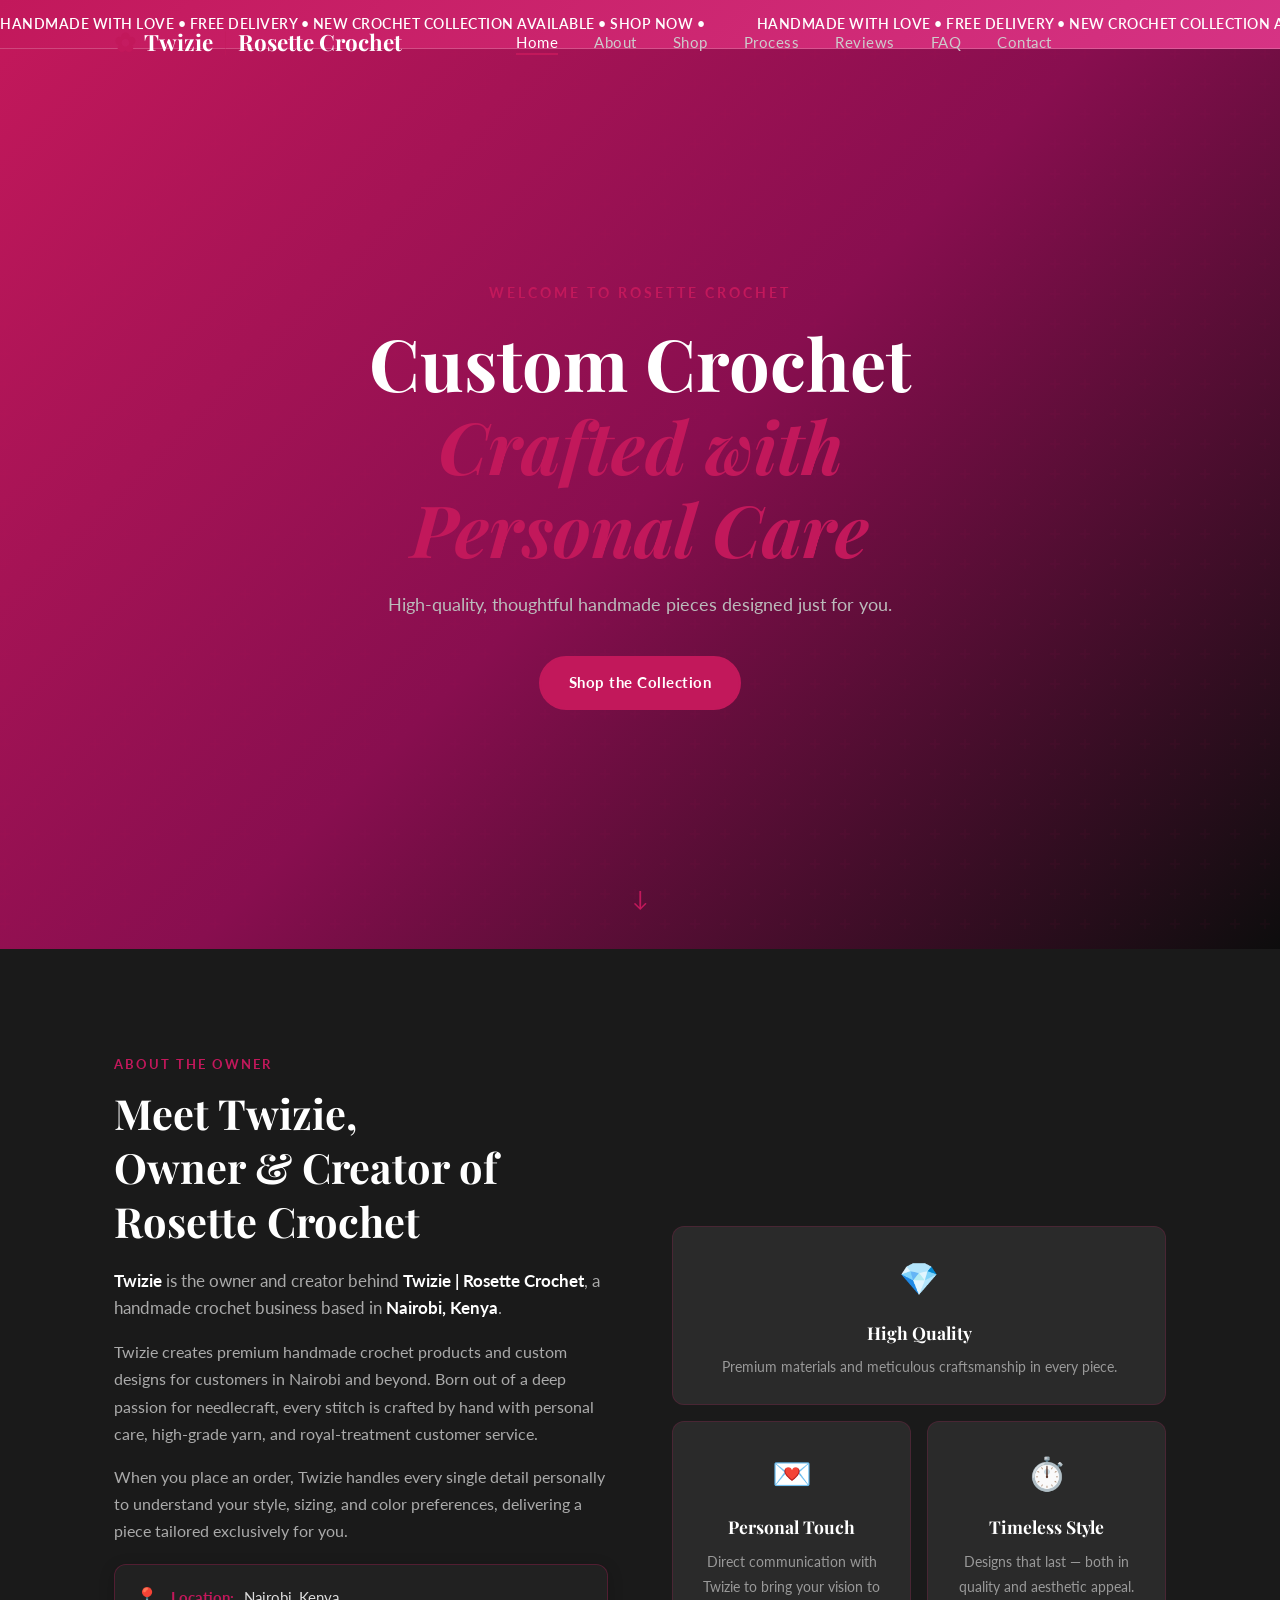
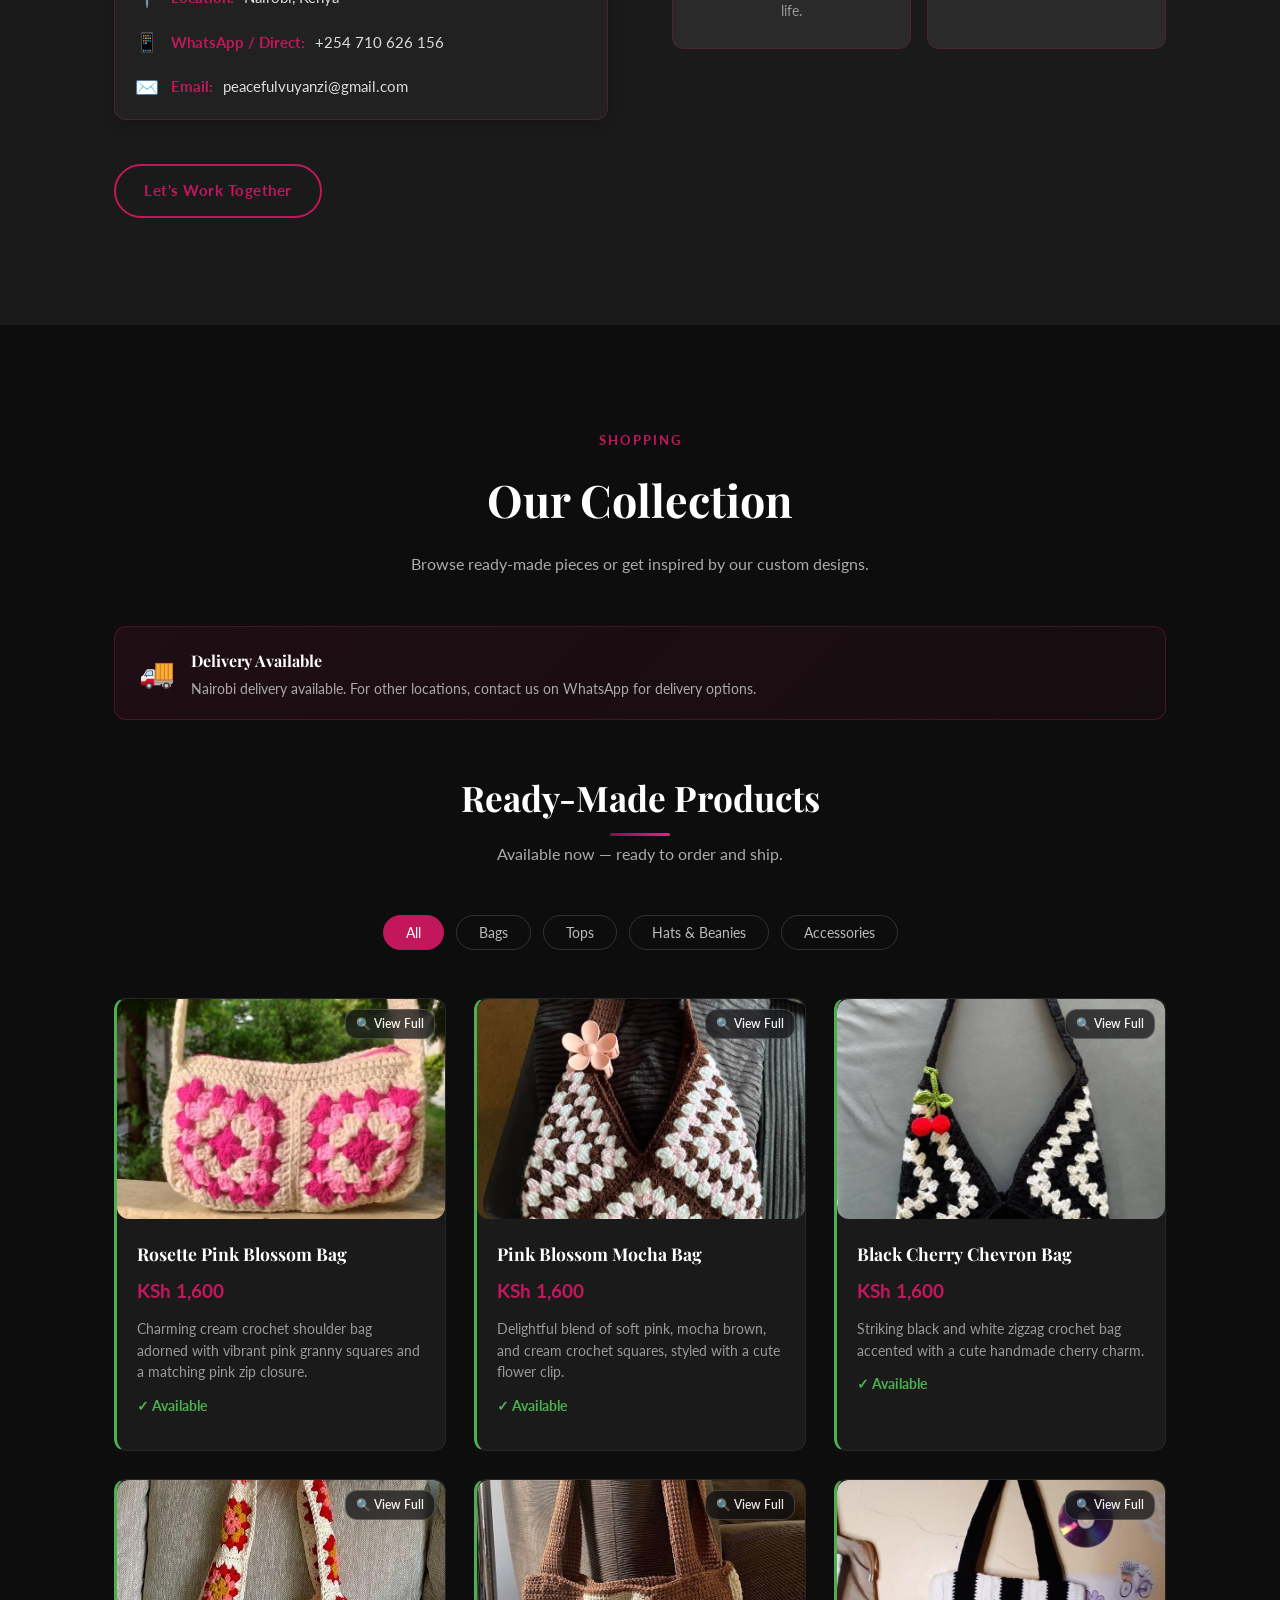
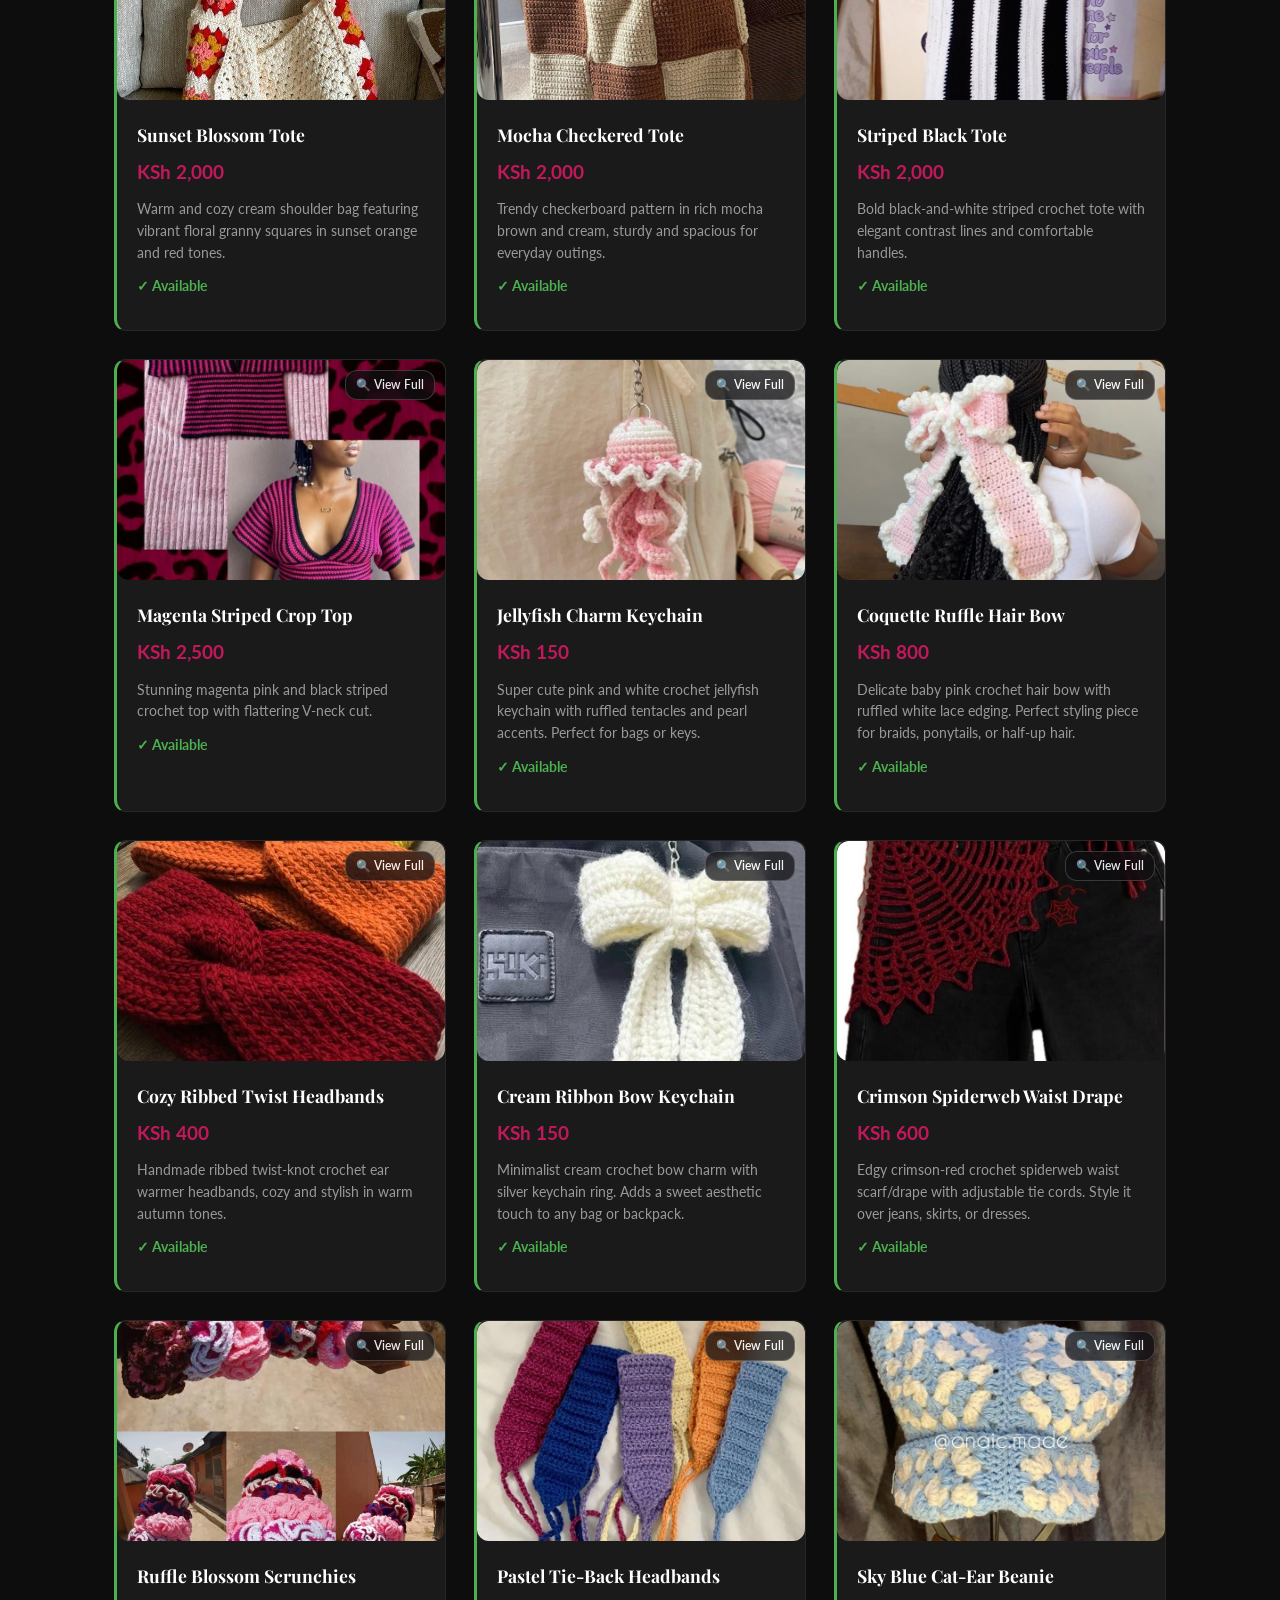
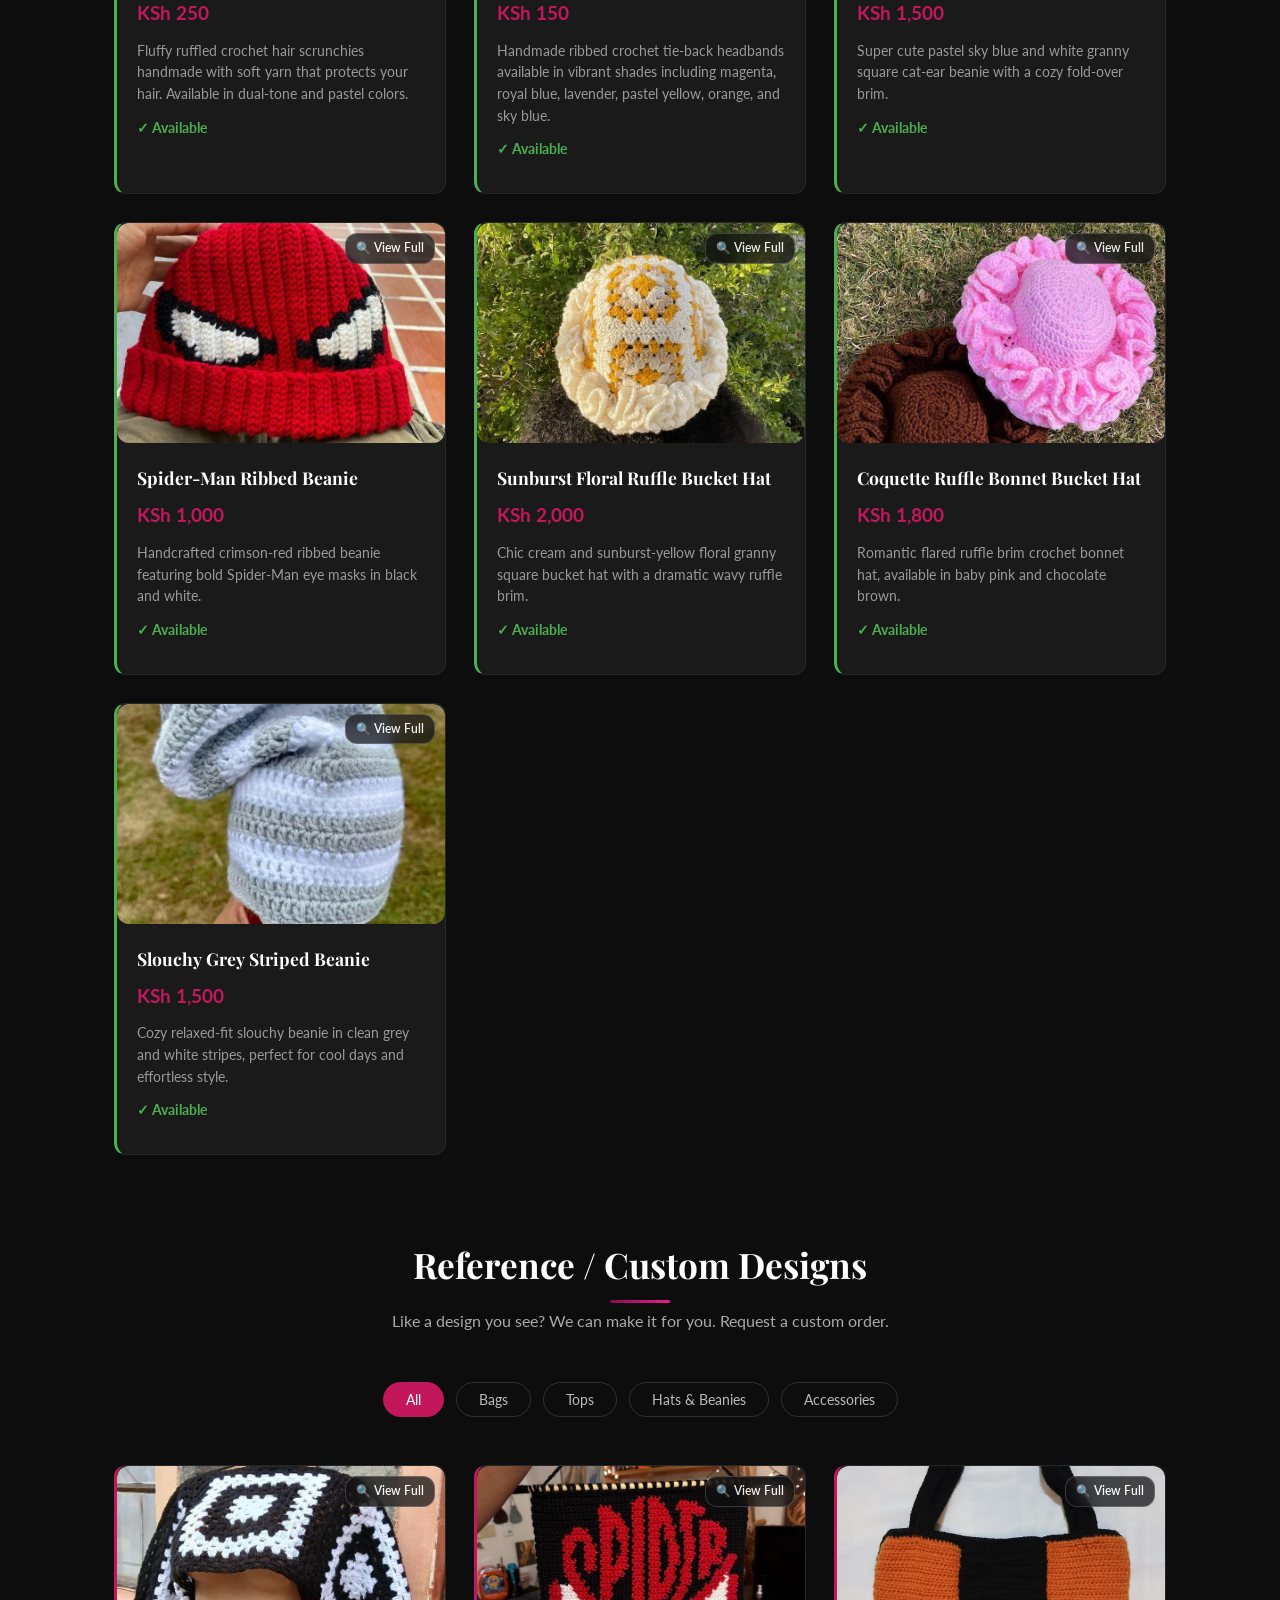
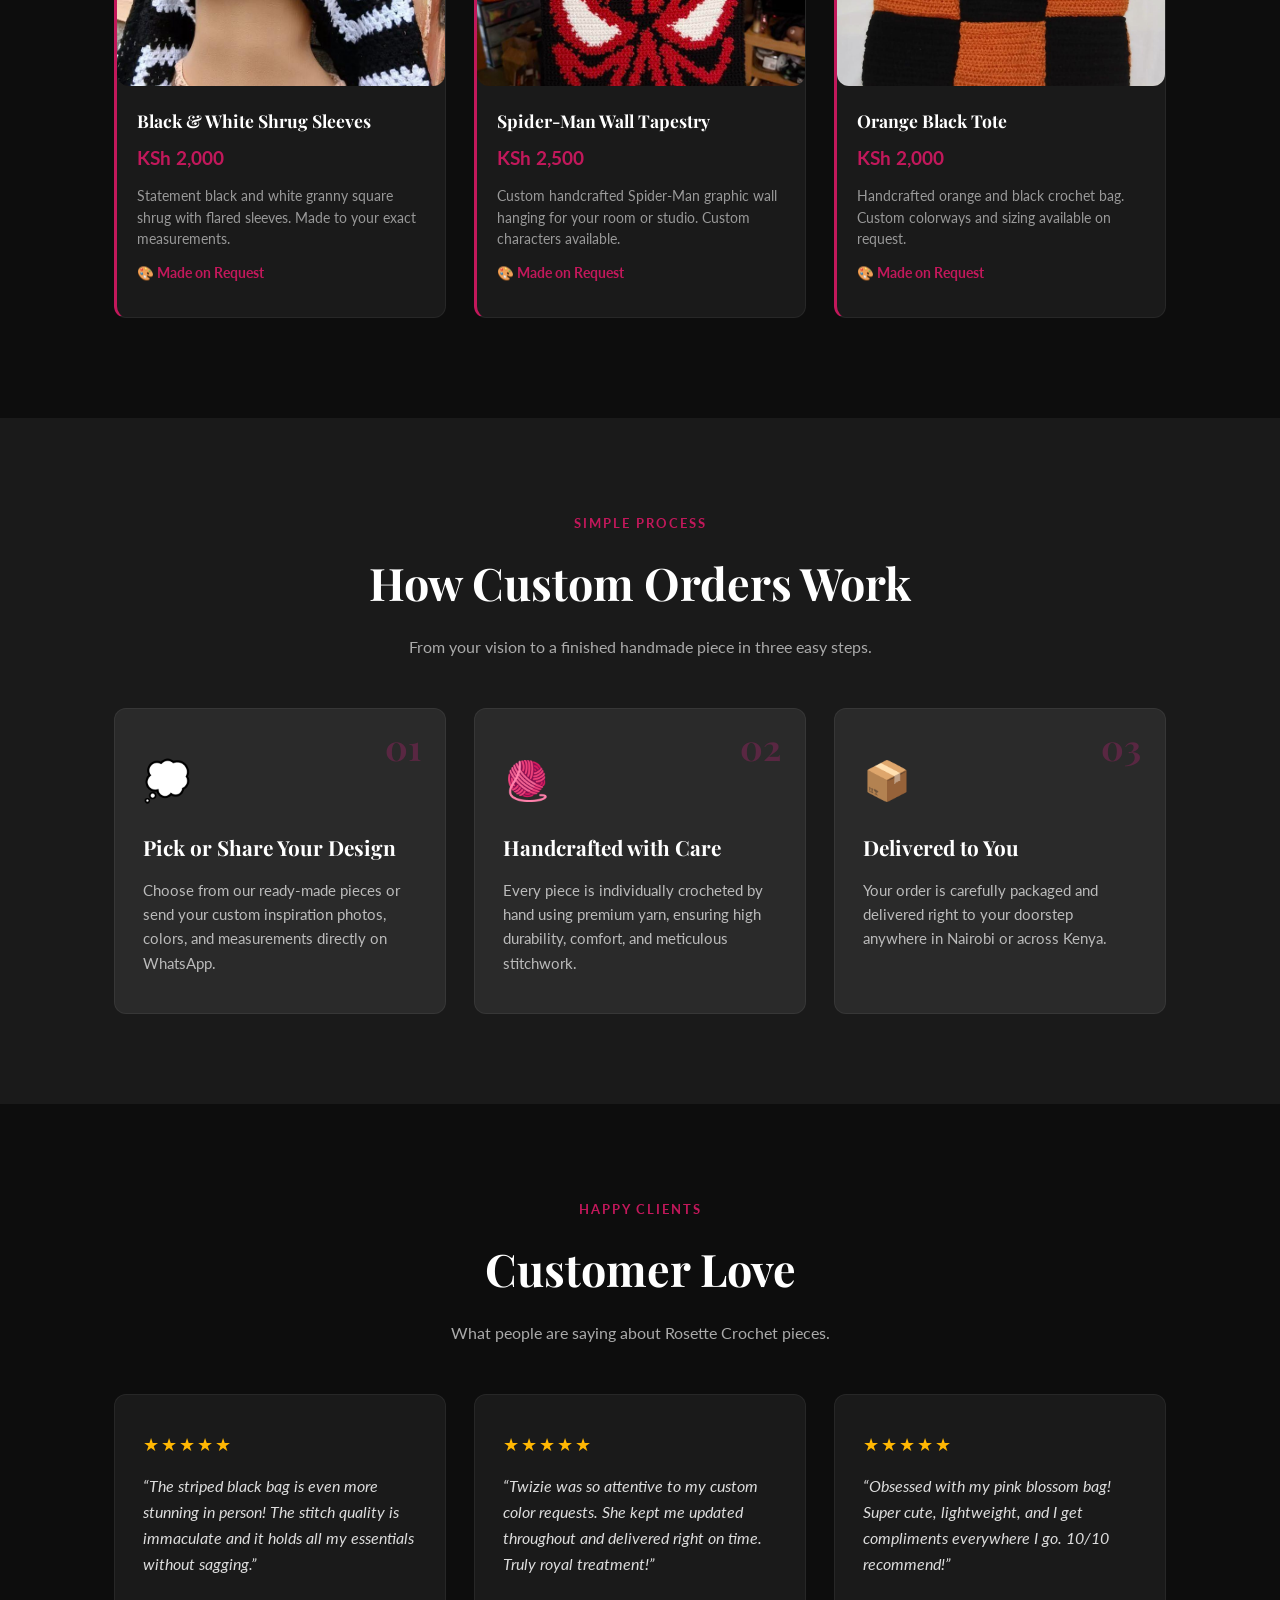
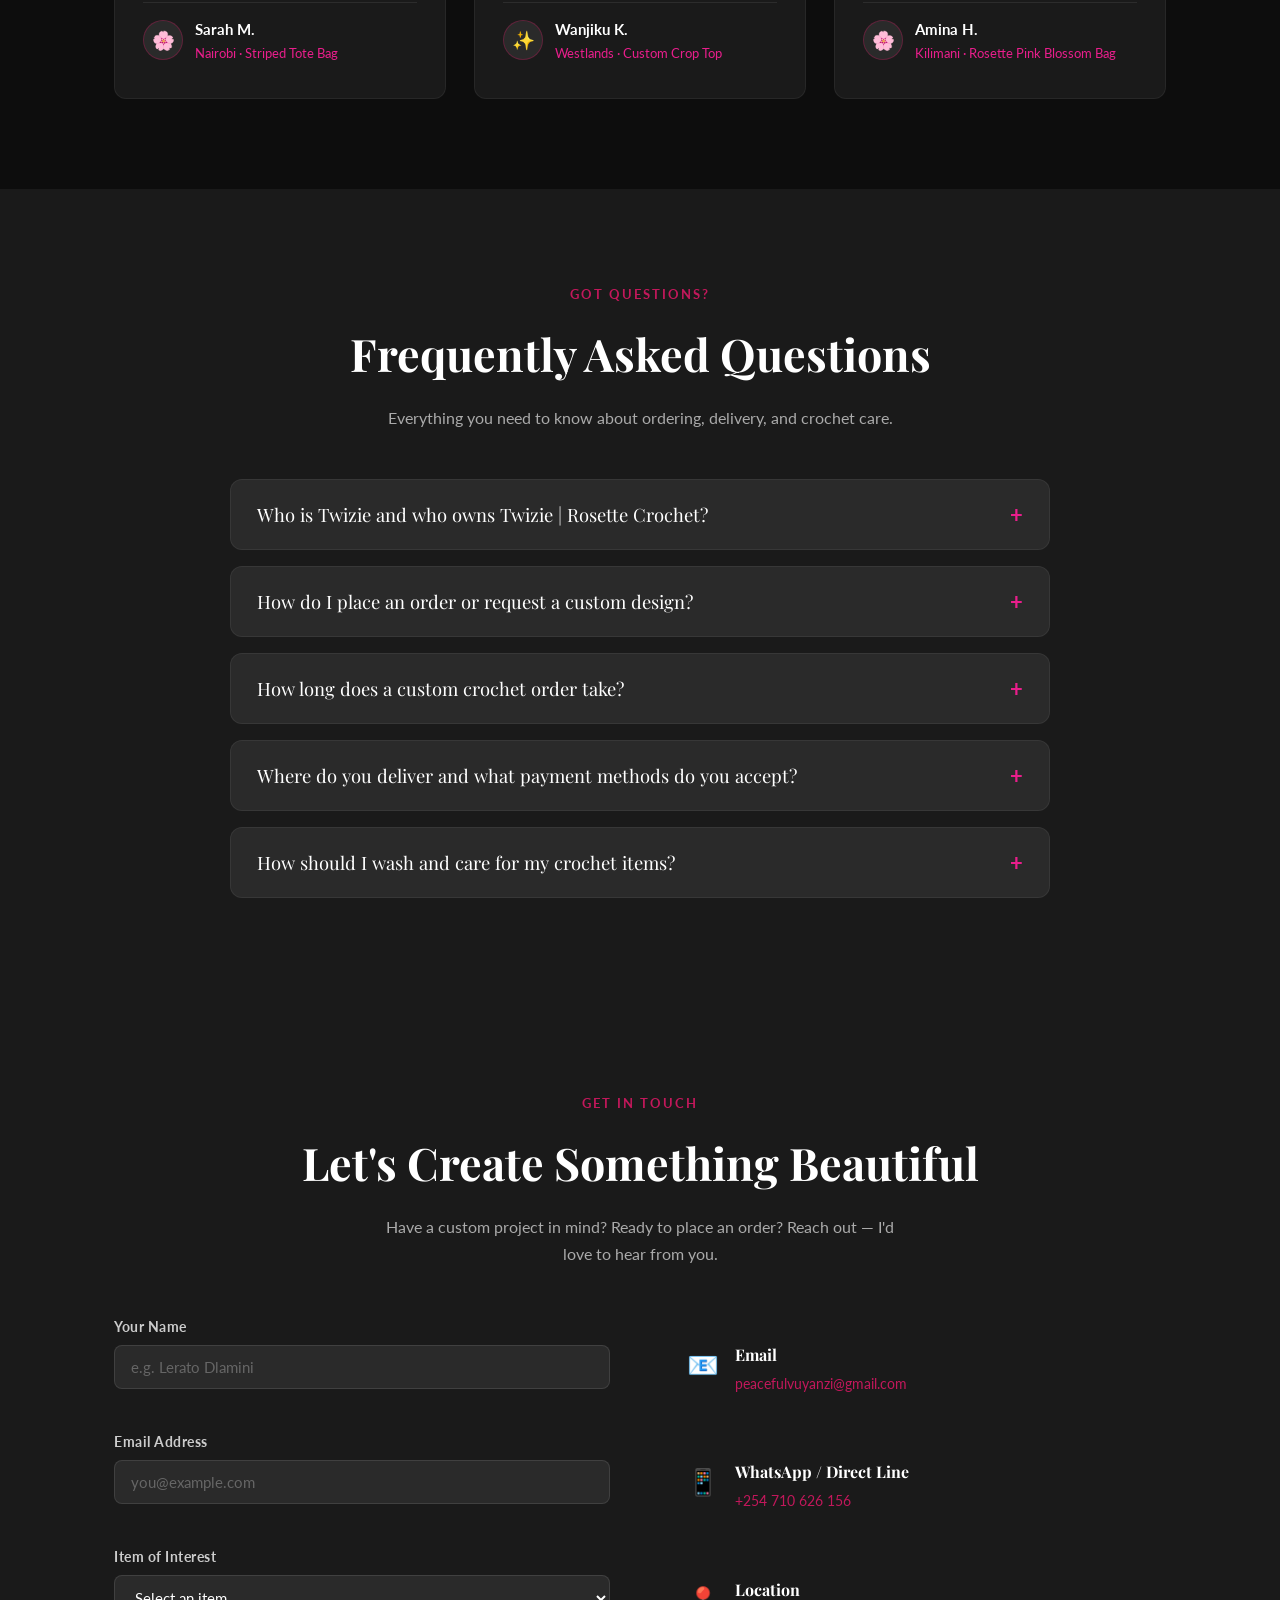
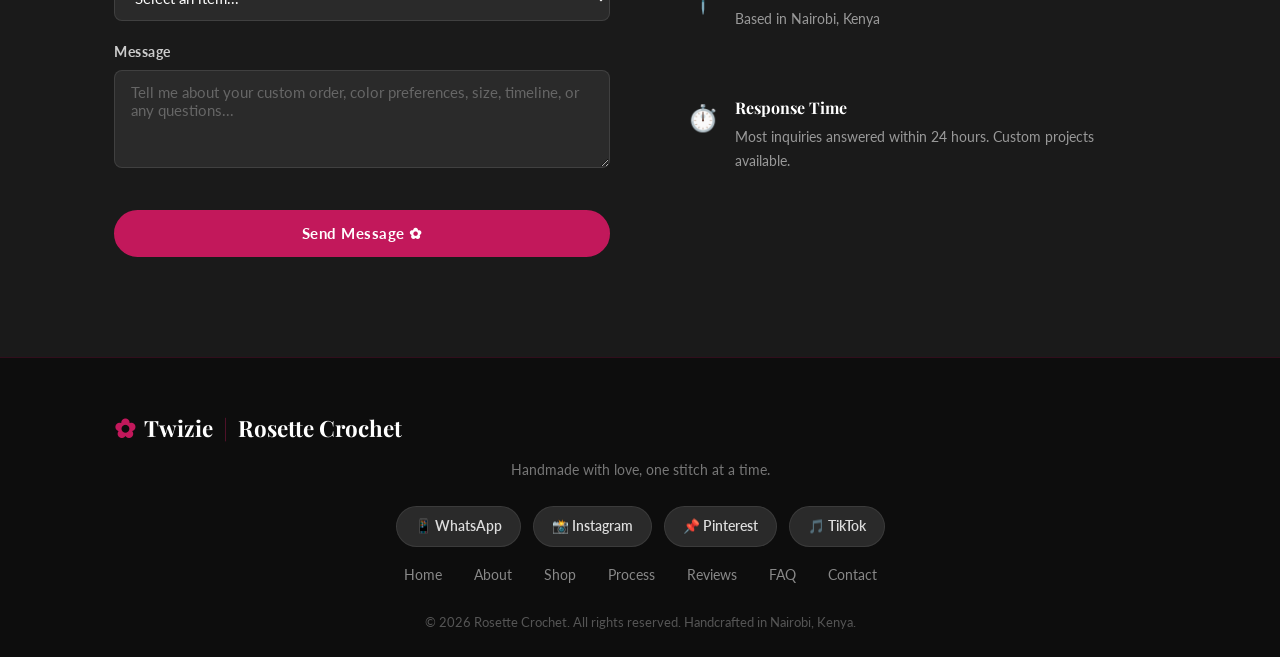
==== index.html @ 967893aa "Add promotional marquee banner with sliding animation" ====
﻿<!DOCTYPE html>
<html lang="en">
<head>
  <meta charset="UTF-8" />
  <meta name="viewport" content="width=device-width, initial-scale=1.0" />
  <title>Twizie | Rosette Crochet</title>
  <meta name="description" content="Twizie | Rosette Crochet offers handmade crochet products and custom crochet orders in Nairobi, Kenya." />
  <meta name="robots" content="index, follow" />
  <link rel="canonical" href="https://twizie-rosette-crochet.vercel.app/" />

  <!-- Web App Manifest & Mobile PWA Meta -->
  <link rel="manifest" href="manifest.json" />
  <meta name="theme-color" content="#e75480" />
  <meta name="mobile-web-app-capable" content="yes" />
  <meta name="apple-mobile-web-app-capable" content="yes" />
  <meta name="apple-mobile-web-app-status-bar-style" content="black-translucent" />
  <meta name="apple-mobile-web-app-title" content="Twizie Crochet" />
  <link rel="apple-touch-icon" href="images/icon.svg" />
  <link rel="icon" type="image/svg+xml" href="images/icon.svg" />

  <!-- Google Site Verification -->
  <meta name="google-site-verification" content="google012613bbcf5030c8" />

  <!-- Open Graph / Facebook / WhatsApp Preview -->
  <meta property="og:type" content="website" />
  <meta property="og:url" content="https://twizie-rosette-crochet.vercel.app/" />
  <meta property="og:title" content="Twizie | Rosette Crochet - Handmade &amp; Custom Crochet in Nairobi" />
  <meta property="og:description" content="Handcrafted crochet bags, crop tops, and custom handmade accessories in Nairobi, Kenya." />
  <meta property="og:image" content="https://twizie-rosette-crochet.vercel.app/images/BAG%202.jpg" />

  <!-- Twitter Meta Tags -->
  <meta name="twitter:card" content="summary_large_image" />
  <meta name="twitter:title" content="Twizie | Rosette Crochet" />
  <meta name="twitter:description" content="Handcrafted crochet bags, crop tops, and custom handmade accessories in Nairobi, Kenya." />
  <meta name="twitter:image" content="https://twizie-rosette-crochet.vercel.app/images/BAG%202.jpg" />

  <!-- Structured Data (Schema.org JSON-LD) -->
  <script type="application/ld+json">
  {
    "@context": "https://schema.org",
    "@type": "LocalBusiness",
    "name": "Twizie | Rosette Crochet",
    "alternateName": ["Twizie Rosette Crochet", "Twizie Crochet", "Rosette Crochet Nairobi"],
    "description": "Handmade crochet products, bespoke bags, tops, and custom crochet orders in Nairobi, Kenya. Owned and crafted by Twizie.",
    "url": "https://twizie-rosette-crochet.vercel.app/",
    "telephone": "+254710626156",
    "email": "peacefulvuyanzi@gmail.com",
    "founder": {
      "@type": "Person",
      "name": "Twizie",
      "jobTitle": "Owner & Lead Designer",
      "telephone": "+254710626156",
      "email": "peacefulvuyanzi@gmail.com",
      "address": {
        "@type": "PostalAddress",
        "addressLocality": "Nairobi",
        "addressCountry": "KE"
      }
    },
    "address": {
      "@type": "PostalAddress",
      "addressLocality": "Nairobi",
      "addressCountry": "KE"
    },
    "priceRange": "KSh 800 - KSh 3500"
  }
  </script>

  <link rel="stylesheet" href="css/style.css" />
  <link href="https://fonts.googleapis.com/css2?family=Playfair+Display:ital,wght@0,400;0,700;1,400&family=Lato:wght@300;400;700&display=swap" rel="stylesheet" />
</head>
<body>

  <!-- NAVIGATION -->
  <nav class="navbar" id="navbar">
    <div class="nav-container">
      <a href="#home" class="logo">
        <span class="logo-rose">✿</span> Twizie <span class="logo-divider">|</span> Rosette Crochet
      </a>
      <ul class="nav-links" id="nav-links">
        <li><a href="#home">Home</a></li>
        <li><a href="#about">About</a></li>
        <li><a href="#products">Shop</a></li>
        <li><a href="#how-it-works">Process</a></li>
        <li><a href="#reviews">Reviews</a></li>
        <li><a href="#faq">FAQ</a></li>
        <li><a href="#contact">Contact</a></li>
      </ul>
      <div class="nav-actions">
        <button class="nav-install-btn" id="nav-install-btn" style="display:none;" title="Install App">📱 Install App</button>
      </div>
      <button class="hamburger" id="hamburger" aria-label="Toggle menu">
        <span></span><span></span><span></span>
      </button>
    </div>
    </nav>

  <!-- PROMOTIONAL MARQUEE -->
  <div class="promo-marquee">
    <div class="marquee-content">
      <span>HANDMADE WITH LOVE • FREE DELIVERY • NEW CROCHET COLLECTION AVAILABLE • SHOP NOW • </span>
      <span>HANDMADE WITH LOVE • FREE DELIVERY • NEW CROCHET COLLECTION AVAILABLE • SHOP NOW • </span>
    </div>
  </div>

  <!-- HERO -->
  <section class="hero" id="home">
    <div class="hero-overlay"></div>
    <div class="hero-content">
      <p class="hero-sub">Welcome to Rosette Crochet</p>
      <h1 class="hero-title">Custom Crochet<br /><em>Crafted with Personal Care</em></h1>
      <p class="hero-desc">High-quality, thoughtful handmade pieces designed just for you.</p>
      <a href="#products" class="btn btn-primary">Shop the Collection</a>
    </div>
    <div class="hero-scroll-hint">&#8595;</div>
  </section>

  <!-- ABOUT THE OWNER -->
  <section class="about" id="about">
    <div class="container">
      <div class="about-grid">
        <div class="about-text fade-in">
          <span class="section-tag">About the Owner</span>
          <h2>Meet Twizie,<br />Owner &amp; Creator of Rosette Crochet</h2>
          <p class="about-lead"><strong>Twizie</strong> is the owner and creator behind <strong>Twizie | Rosette Crochet</strong>, a handmade crochet business based in <strong>Nairobi, Kenya</strong>.</p>
          <p>Twizie creates premium handmade crochet products and custom designs for customers in Nairobi and beyond. Born out of a deep passion for needlecraft, every stitch is crafted by hand with personal care, high-grade yarn, and royal-treatment customer service.</p>
          <p>When you place an order, Twizie handles every single detail personally to understand your style, sizing, and color preferences, delivering a piece tailored exclusively for you.</p>

          <div class="owner-contact-badge">
            <div class="badge-item">
              <span class="badge-icon">📍</span>
              <div>
                <strong>Location:</strong>
                <span>Nairobi, Kenya</span>
              </div>
            </div>
            <div class="badge-item">
              <span class="badge-icon">📱</span>
              <div>
                <strong>WhatsApp / Direct:</strong>
                <a href="https://wa.me/254710626156" target="_blank" rel="noopener">+254 710 626 156</a>
              </div>
            </div>
            <div class="badge-item">
              <span class="badge-icon">✉️</span>
              <div>
                <strong>Email:</strong>
                <a href="mailto:peacefulvuyanzi@gmail.com">peacefulvuyanzi@gmail.com</a>
              </div>
            </div>
          </div>

          <a href="#contact" class="btn btn-outline" style="margin-top: 1.5rem;">Let's Work Together</a>
        </div>
        <div class="about-visual fade-in">
          <div class="about-card">
            <div class="about-icon">💎</div>
            <h3>High Quality</h3>
            <p>Premium materials and meticulous craftsmanship in every piece.</p>
          </div>
          <div class="about-card">
            <div class="about-icon">💌</div>
            <h3>Personal Touch</h3>
            <p>Direct communication with Twizie to bring your vision to life.</p>
          </div>
          <div class="about-card">
            <div class="about-icon">⏱️</div>
            <h3>Timeless Style</h3>
            <p>Designs that last — both in quality and aesthetic appeal.</p>
          </div>
        </div>
      </div>
    </div>
  </section>

  <!-- PRODUCTS -->
  <section class="products" id="products">
    <div class="container">
      <!-- Section Header -->
      <div class="section-header fade-in">
        <span class="section-tag">Shopping</span>
        <h2>Our Collection</h2>
        <p>Browse ready-made pieces or get inspired by our custom designs.</p>
      </div>

      <!-- DELIVERY NOTICE -->
      <div class="delivery-notice fade-in">
        <span class="delivery-icon">🚚</span>
        <div class="delivery-text">
          <h4>Delivery Available</h4>
          <p>Nairobi delivery available. For other locations, contact us on WhatsApp for delivery options.</p>
        </div>
      </div>

      <!-- READY-MADE PRODUCTS -->
      <div class="product-category" id="ready-made-section">
        <div class="category-header fade-in">
          <h3>Ready-Made Products</h3>
          <p>Available now — ready to order and ship.</p>
        </div>
        
        <!-- Filter Buttons for Ready-Made -->
        <div class="filter-bar fade-in" id="ready-made-filter">
          <button class="filter-btn active" data-filter="all" onclick="filterReadyMade('all')">All</button>
          <button class="filter-btn" data-filter="bags" onclick="filterReadyMade('bags')">Bags</button>
          <button class="filter-btn" data-filter="tops" onclick="filterReadyMade('tops')">Tops</button>
          <button class="filter-btn" data-filter="hats" onclick="filterReadyMade('hats')">Hats &amp; Beanies</button>
          <button class="filter-btn" data-filter="accessories" onclick="filterReadyMade('accessories')">Accessories</button>
        </div>
        
        <div class="products-grid" id="ready-made-grid"></div>
        <div class="no-products-state" id="no-ready-made-state" style="display:none;">
          <div class="no-products-icon">📦</div>
          <h4>No ready-made products available</h4>
          <p>Check back soon for new arrivals!</p>
        </div>
      </div>

      <!-- REFERENCE / CUSTOM DESIGNS -->
      <div class="product-category" id="reference-section">
        <div class="category-header fade-in">
          <h3>Reference / Custom Designs</h3>
          <p>Like a design you see? We can make it for you. Request a custom order.</p>
        </div>
        
        <!-- Filter Buttons for Reference -->
        <div class="filter-bar fade-in" id="reference-filter">
          <button class="filter-btn active" data-filter="all" onclick="filterReference('all')">All</button>
          <button class="filter-btn" data-filter="bags" onclick="filterReference('bags')">Bags</button>
          <button class="filter-btn" data-filter="tops" onclick="filterReference('tops')">Tops</button>
          <button class="filter-btn" data-filter="hats" onclick="filterReference('hats')">Hats &amp; Beanies</button>
          <button class="filter-btn" data-filter="accessories" onclick="filterReference('accessories')">Accessories</button>
        </div>
        
        <div class="products-grid" id="reference-grid"></div>
        <div class="no-products-state" id="no-reference-state" style="display:none;">
          <div class="no-products-icon">🎨</div>
          <h4>Reference designs coming soon</h4>
          <p>We're adding inspiration pieces for custom orders.</p>
        </div>
      </div>
    </div>
  </section>

  <!-- HOW IT WORKS -->
  <section class="process" id="how-it-works">
    <div class="container">
      <div class="section-header fade-in">
        <span class="section-tag">Simple Process</span>
        <h2>How Custom Orders Work</h2>
        <p>From your vision to a finished handmade piece in three easy steps.</p>
      </div>
      <div class="process-grid">
        <div class="process-card fade-in">
          <div class="process-step">01</div>
          <div class="process-icon">💭</div>
          <h3>Pick or Share Your Design</h3>
          <p>Choose from our ready-made pieces or send your custom inspiration photos, colors, and measurements directly on WhatsApp.</p>
        </div>
        <div class="process-card fade-in">
          <div class="process-step">02</div>
          <div class="process-icon">🧶</div>
          <h3>Handcrafted with Care</h3>
          <p>Every piece is individually crocheted by hand using premium yarn, ensuring high durability, comfort, and meticulous stitchwork.</p>
        </div>
        <div class="process-card fade-in">
          <div class="process-step">03</div>
          <div class="process-icon">📦</div>
          <h3>Delivered to You</h3>
          <p>Your order is carefully packaged and delivered right to your doorstep anywhere in Nairobi or across Kenya.</p>
        </div>
      </div>
    </div>
  </section>

  <!-- REVIEWS -->
  <section class="reviews" id="reviews">
    <div class="container">
      <div class="section-header fade-in">
        <span class="section-tag">Happy Clients</span>
        <h2>Customer Love</h2>
        <p>What people are saying about Rosette Crochet pieces.</p>
      </div>
      <div class="reviews-grid">
        <div class="review-card fade-in">
          <div class="review-stars">★★★★★</div>
          <p class="review-text">“The striped black bag is even more stunning in person! The stitch quality is immaculate and it holds all my essentials without sagging.”</p>
          <div class="review-author">
            <span class="author-avatar">🌸</span>
            <div>
              <h4>Sarah M.</h4>
              <p>Nairobi · Striped Tote Bag</p>
            </div>
          </div>
        </div>
        <div class="review-card fade-in">
          <div class="review-stars">★★★★★</div>
          <p class="review-text">“Twizie was so attentive to my custom color requests. She kept me updated throughout and delivered right on time. Truly royal treatment!”</p>
          <div class="review-author">
            <span class="author-avatar">✨</span>
            <div>
              <h4>Wanjiku K.</h4>
              <p>Westlands · Custom Crop Top</p>
            </div>
          </div>
        </div>
        <div class="review-card fade-in">
          <div class="review-stars">★★★★★</div>
          <p class="review-text">“Obsessed with my pink blossom bag! Super cute, lightweight, and I get compliments everywhere I go. 10/10 recommend!”</p>
          <div class="review-author">
            <span class="author-avatar">🌸</span>
            <div>
              <h4>Amina H.</h4>
              <p>Kilimani · Rosette Pink Blossom Bag</p>
            </div>
          </div>
        </div>
      </div>
    </div>
  </section>

  <!-- FAQ -->
  <section class="faq" id="faq">
    <div class="container">
      <div class="section-header fade-in">
        <span class="section-tag">Got Questions?</span>
        <h2>Frequently Asked Questions</h2>
        <p>Everything you need to know about ordering, delivery, and crochet care.</p>
      </div>
      <div class="faq-list">
        <div class="faq-item fade-in">
          <button class="faq-question">
            <span>Who is Twizie and who owns Twizie | Rosette Crochet?</span>
            <span class="faq-icon">+</span>
          </button>
          <div class="faq-answer">
            <p><strong>Twizie</strong> is the founder, owner, and creator behind <strong>Twizie | Rosette Crochet</strong> based in Nairobi, Kenya. Every piece is handcrafted and personally tailored by Twizie to ensure top quality, bespoke sizing, and fast delivery.</p>
          </div>
        </div>
        <div class="faq-item fade-in">
          <button class="faq-question">
            <span>How do I place an order or request a custom design?</span>
            <span class="faq-icon">+</span>
          </button>
          <div class="faq-answer">
            <p>You can order ready-made items by clicking "Order Now" on any product, which connects you straight to WhatsApp. For custom designs, send your reference photos, preferred colors, and size on WhatsApp or via the contact form below.</p>
          </div>
        </div>
        <div class="faq-item fade-in">
          <button class="faq-question">
            <span>How long does a custom crochet order take?</span>
            <span class="faq-icon">+</span>
          </button>
          <div class="faq-answer">
            <p>Ready-made pieces ship immediately (1–2 days). Custom orders typically take 3 to 7 days depending on the size and complexity of the piece.</p>
          </div>
        </div>
        <div class="faq-item fade-in">
          <button class="faq-question">
            <span>Where do you deliver and what payment methods do you accept?</span>
            <span class="faq-icon">+</span>
          </button>
          <div class="faq-answer">
            <p>We deliver throughout Nairobi via courier (same-day or next-day delivery) and across Kenya via reliable parcel services. We accept M-Pesa payments upon order confirmation.</p>
          </div>
        </div>
        <div class="faq-item fade-in">
          <button class="faq-question">
            <span>How should I wash and care for my crochet items?</span>
            <span class="faq-icon">+</span>
          </button>
          <div class="faq-answer">
            <p>Hand wash gently in cool water with mild detergent. Do not wring or bleach. Lay flat on a clean towel in the shade to dry so the piece maintains its original shape and softness.</p>
          </div>
        </div>
      </div>
    </div>
  </section>

  <!-- CONTACT -->
  <section class="contact" id="contact">
    <div class="container">
      <div class="section-header fade-in">
        <span class="section-tag">Get in Touch</span>
        <h2>Let's Create Something Beautiful</h2>
        <p>Have a custom project in mind? Ready to place an order? Reach out — I'd love to hear from you.</p>
      </div>
      <div class="contact-grid">
        <form class="contact-form fade-in" id="contact-form" novalidate>
          <div class="form-group">
            <label for="name">Your Name</label>
            <input type="text" id="name" name="name" placeholder="e.g. Lerato Dlamini" required />
            <span class="form-error" id="name-error"></span>
          </div>
          <div class="form-group">
            <label for="email">Email Address</label>
            <input type="email" id="email" name="email" placeholder="you@example.com" required />
            <span class="form-error" id="email-error"></span>
          </div>
          <div class="form-group">
            <label for="item">Item of Interest</label>
            <select id="item" name="item">
              <option value="">Select an item...</option>
              <!-- options populated dynamically from products -->
              <option>Custom Order</option>
            </select>
          </div>
          <div class="form-group">
            <label for="message">Message</label>
            <textarea id="message" name="message" rows="4" placeholder="Tell me about your custom order, color preferences, size, timeline, or any questions..." required></textarea>
            <span class="form-error" id="message-error"></span>
          </div>
          <button type="submit" class="btn btn-primary btn-full">Send Message ✿</button>
          <div class="form-success" id="form-success">
            🌹 Thank you! I'll get back to you soon.
          </div>
        </form>

        <div class="contact-info fade-in">
          <div class="contact-detail">
            <span class="contact-icon">📧</span>
            <div>
              <h4>Email</h4>
              <p><a href="mailto:peacefulvuyanzi@gmail.com" style="color: var(--pink); text-decoration: none; transition: opacity 0.2s;">peacefulvuyanzi@gmail.com</a></p>
            </div>
          </div>
          <div class="contact-detail">
            <span class="contact-icon">📱</span>
            <div>
              <h4>WhatsApp / Direct Line</h4>
              <p><a href="tel:+254710626156" style="color: var(--pink); text-decoration: none; transition: opacity 0.2s;">+254 710 626 156</a></p>
            </div>
          </div>
          <div class="contact-detail">
            <span class="contact-icon">📍</span>
            <div>
              <h4>Location</h4>
              <p>Based in Nairobi, Kenya</p>
            </div>
          </div>
          <div class="contact-detail">
            <span class="contact-icon">⏱️</span>
            <div>
              <h4>Response Time</h4>
              <p>Most inquiries answered within 24 hours. Custom projects available.</p>
            </div>
          </div>
        </div>
      </div>
    </div>
  </section>

  <!-- FOOTER -->
  <footer class="footer">
    <div class="container">
      <div class="footer-top">
        <a href="#home" class="logo">
          <span class="logo-rose">✿</span> Twizie <span class="logo-divider">|</span> Rosette Crochet
        </a>
        <p>Handmade with love, one stitch at a time.</p>
      </div>

      <div class="footer-socials">
        <a href="https://wa.me/254710626156" target="_blank" rel="noopener" class="footer-social-btn">📱 WhatsApp</a>
        <a href="https://instagram.com" target="_blank" rel="noopener" class="footer-social-btn">📸 Instagram</a>
        <a href="https://pinterest.com" target="_blank" rel="noopener" class="footer-social-btn">📌 Pinterest</a>
        <a href="https://tiktok.com" target="_blank" rel="noopener" class="footer-social-btn">🎵 TikTok</a>
      </div>

      <div class="footer-links">
        <a href="#home">Home</a>
        <a href="#about">About</a>
        <a href="#products">Shop</a>
        <a href="#how-it-works">Process</a>
        <a href="#reviews">Reviews</a>
        <a href="#faq">FAQ</a>
        <a href="#contact">Contact</a>
      </div>
      <p class="footer-copy">&copy; 2026 Rosette Crochet. All rights reserved. Handcrafted in Nairobi, Kenya.</p>
    </div>
  </footer>

  <!-- LIGHTBOX FULLSCREEN IMAGE VIEWER -->
  <div class="lightbox-modal" id="lightbox-modal" role="dialog" aria-label="Product Image Preview">
    <div class="lightbox-overlay" id="lightbox-overlay"></div>
    <div class="lightbox-content">
      <button class="lightbox-close" id="lightbox-close" aria-label="Close image preview">&times;</button>
      <div class="lightbox-image-container" id="lightbox-img-container" title="Click to zoom in/out">
        <img id="lightbox-image" src="" alt="Product preview" />
      </div>
      <div class="lightbox-info">
        <div class="lightbox-info-text">
          <h3 id="lightbox-title"></h3>
          <div class="lightbox-price" id="lightbox-price"></div>
          <p id="lightbox-desc" class="lightbox-desc"></p>
        </div>
        <button class="btn btn-primary" id="lightbox-order-btn" style="white-space: nowrap; padding: 12px 22px;">Order on WhatsApp ✿</button>
      </div>
    </div>
  </div>

  <!-- PWA INSTALL BANNER -->
  <div class="pwa-install-banner" id="pwa-install-banner" role="dialog" aria-label="Install App">
    <div class="pwa-banner-left">
      <img src="images/icon.svg" alt="Twizie Crochet App" class="pwa-banner-icon" />
      <div class="pwa-banner-text">
        <h4>Twizie | Rosette Crochet</h4>
        <p>Install our app on your phone for easy ordering!</p>
      </div>
    </div>
    <div class="pwa-banner-actions">
      <button class="pwa-btn-install" id="pwa-install-action">Install</button>
      <button class="pwa-btn-dismiss" id="pwa-dismiss-action" aria-label="Dismiss">&times;</button>
    </div>
  </div>

  <!-- SUPABASE & MAIN SCRIPTS -->
  <script src="https://cdn.jsdelivr.net/npm/@supabase/supabase-js@2"></script>
  <script src="js/supabase-config.js"></script>
  <script src="js/main.js"></script>
  <!-- SEO Content for Google Indexing -->
  <div class="seo-content" style="position: absolute; left: -9999px; top: -9999px;">
    <h2>Handmade Crochet Products Kenya</h2>
    <p>Twizie Rosette Crochet offers premium handmade crochet bags, tops, accessories, and hats in Nairobi Kenya. Custom crochet orders available.</p>
    
    <h3>Ready-Made Crochet Products</h3>
    <ul>
      <li>Rosette Pink Blossom Bag - KSh 1,600 - Handmade crochet shoulder bag</li>
      <li>Pink Blossom Mocha Bag - KSh 1,600 - Crochet squares bag with flower clip</li>
      <li>Black Cherry Chevron Bag - KSh 1,600 - Black white zigzag crochet bag</li>
      <li>Sunset Blossom Tote - KSh 2,000 - Cream bag with orange red floral squares</li>
      <li>Mocha Checkered Tote - KSh 2,000 - Brown cream checkerboard crochet bag</li>
      <li>Striped Black Tote - KSh 2,000 - Black white striped crochet bag</li>
      <li>Magenta Striped Crop Top - KSh 2,500 - Pink black crochet top</li>
      <li>Jellyfish Charm Keychain - KSh 150 - Pink white crochet keychain</li>
      <li>Coquette Ruffle Hair Bow - KSh 800 - Pink crochet hair bow</li>
      <li>Sky Blue Cat-Ear Beanie - KSh 1,500 - Blue white cat ear beanie</li>
    </ul>
    
    <h3>Crochet Services Nairobi</h3>
    <p>Custom crochet orders, handmade bags, crochet tops, accessories, beanies. Delivery available in Nairobi Kenya. WhatsApp +254 710 626 156</p>
  </div>
</body>
</html>
---- css/style.css ----
﻿/* ========================================
   ROSETTE CROCHET — STYLESHEET
   Theme: Black · White · Deep Pink/Magenta
   ======================================== */

/* --- RESET & BASE --- */
*, *::before, *::after {
  box-sizing: border-box;
  margin: 0;
  padding: 0;
}

:root {
  --black:      #0d0d0d;
  --dark:       #1a1a1a;
  --mid:        #2a2a2a;
  --white:      #ffffff;
  --off-white:  #f5f0f0;
  --pink:       #c2185b;
  --pink-light: #e91e8c;
  --pink-pale:  #fce4ec;
  --pink-dark:  #880e4f;
  --font-head:  'Playfair Display', serif;
  --font-body:  'Lato', sans-serif;
  --radius:     12px;
  --transition: 0.3s ease;
  --shadow:     0 4px 24px rgba(194, 24, 91, 0.15);
}

html { scroll-behavior: smooth; }

body {
  font-family: var(--font-body);
  background-color: var(--black);
  color: var(--white);
  line-height: 1.7;
  overflow-x: hidden;
}

a { color: inherit; text-decoration: none; }
img { max-width: 100%; display: block; }

.container {
  max-width: 1100px;
  margin: 0 auto;
  padding: 0 24px;
}

/* --- BUTTONS --- */
.btn {
  display: inline-block;
  padding: 12px 28px;
  border-radius: 50px;
  font-family: var(--font-body);
  font-weight: 700;
  font-size: 0.95rem;
  letter-spacing: 0.5px;
  cursor: pointer;
  border: 2px solid transparent;
  transition: all 0.25s cubic-bezier(0.34, 1.56, 0.64, 1);
  position: relative;
  overflow: hidden;
}

.btn:hover {
  transform: translateY(-4px) scale(1.06);
}
.btn:active {
  transform: translateY(-1px) scale(0.98);
}

.btn-primary {
  background: var(--pink);
  color: var(--white);
  border-color: var(--pink);
}
.btn-primary:hover {
  background: var(--pink-light);
  border-color: var(--pink-light);
  box-shadow: 0 8px 24px rgba(233, 30, 140, 0.45);
}

.btn-outline {
  background: transparent;
  color: var(--pink);
  border-color: var(--pink);
}
.btn-outline:hover {
  background: var(--pink);
  color: var(--white);
  box-shadow: 0 8px 24px rgba(194, 24, 91, 0.35);
}

/* Ripple layer inside every button */
.btn::after {
  content: '';
  position: absolute;
  top: 50%; left: 50%;
  width: 0; height: 0;
  background: rgba(255,255,255,0.18);
  border-radius: 50%;
  transform: translate(-50%, -50%);
  transition: width 0.45s ease, height 0.45s ease, opacity 0.45s ease;
  opacity: 0;
}
.btn:hover::after {
  width: 280px;
  height: 280px;
  opacity: 1;
}

.btn-sm { padding: 8px 18px; font-size: 0.85rem; }
.btn-full { width: 100%; text-align: center; }

/* --- SECTION TAGS --- */
.section-tag {
  display: inline-block;
  font-size: 0.8rem;
  font-weight: 700;
  letter-spacing: 2px;
  text-transform: uppercase;
  color: var(--pink);
  margin-bottom: 10px;
}

.section-header {
  text-align: center;
  margin-bottom: 48px;
}
.section-header h2 {
  font-family: var(--font-head);
  font-size: clamp(1.8rem, 4vw, 2.8rem);
  margin-bottom: 12px;
}
.section-header p {
  color: #aaa;
  max-width: 520px;
  margin: 0 auto;
}

/* --- NAVBAR --- */
.navbar {
  position: fixed;
  top: 0;
  width: 100%;
  z-index: 1000;
  padding: 20px 0;
  transition: background var(--transition), padding var(--transition);
}

.navbar.scrolled {
  background: rgba(13, 13, 13, 0.97);
  padding: 12px 0;
  border-bottom: 1px solid rgba(194, 24, 91, 0.3);
  backdrop-filter: blur(8px);
}

.nav-container {
  max-width: 1100px;
  margin: 0 auto;
  padding: 0 24px;
  display: flex;
  align-items: center;
  justify-content: space-between;
}

.logo {
  font-family: var(--font-head);
  font-size: 1.4rem;
  font-weight: 700;
  color: var(--white);
  display: flex;
  align-items: center;
  gap: 8px;
}
.logo-rose {
  color: var(--pink);
  font-size: 1.6rem;
}
.logo-divider {
  color: rgba(194, 24, 91, 0.4);
  font-weight: 300;
  margin: 0 2px;
}

.nav-links {
  list-style: none;
  display: flex;
  gap: 36px;
}
.nav-links a {
  font-size: 0.95rem;
  font-weight: 400;
  letter-spacing: 0.5px;
  color: #ccc;
  position: relative;
  transition: color var(--transition);
}
.nav-links a::after {
  content: '';
  position: absolute;
  bottom: -4px;
  left: 0;
  width: 0;
  height: 2px;
  background: var(--pink);
  transition: width var(--transition);
}
.nav-links a:hover,
.nav-links a.active {
  color: var(--white);
}
.nav-links a:hover::after,
.nav-links a.active::after {
  width: 100%;
}

/* Hamburger */
.hamburger {
  display: none;
  flex-direction: column;
  gap: 5px;
  background: none;
  border: none;
  cursor: pointer;
  padding: 4px;
}
.hamburger span {
  display: block;
  width: 24px;
  height: 2px;
  background: var(--white);
  border-radius: 2px;
  transition: all var(--transition);
}
.hamburger.open span:nth-child(1) { transform: translateY(7px) rotate(45deg); }
.hamburger.open span:nth-child(2) { opacity: 0; }
.hamburger.open span:nth-child(3) { transform: translateY(-7px) rotate(-45deg); }

/* --- HERO --- */
.hero {
  min-height: 100vh;
  position: relative;
  display: flex;
  align-items: center;
  justify-content: center;
  text-align: center;
  overflow: hidden;
  background: 
    linear-gradient(135deg, #c2185b 0%, #880e4f 25%, #0d0d0d 50%, #880e4f 75%, #c2185b 100%),
    linear-gradient(to bottom, rgba(0,0,0,0.3) 0%, rgba(13,13,13,0.85) 100%);
  background-size: 200% 200%, 100% 100%;
  background-position: 0% 0%, 0% 0%;
  animation: gradientShift 15s ease infinite;
}

.hero-overlay {
  position: absolute;
  inset: 0;
  background: url("data:image/svg+xml,%3Csvg width='60' height='60' viewBox='0 0 60 60' xmlns='http://www.w3.org/2000/svg'%3E%3Cg fill='none' fill-rule='evenodd'%3E%3Cg fill='%23c2185b' fill-opacity='0.04'%3E%3Cpath d='M36 34v-4h-2v4h-4v2h4v4h2v-4h4v-2h-4zm0-30V0h-2v4h-4v2h4v4h2V6h4V4h-4zM6 34v-4H4v4H0v2h4v4h2v-4h4v-2H6zM6 4V0H4v4H0v2h4v4h2V6h4V4H6z'/%3E%3C/g%3E%3C/g%3E%3C/svg%3E");
  z-index: 1;
}

.hero-content {
  position: relative;
  z-index: 2;
  padding: 0 24px;
  max-width: 700px;
}

.hero-sub {
  font-size: 0.85rem;
  font-weight: 700;
  letter-spacing: 3px;
  text-transform: uppercase;
  color: var(--pink);
  margin-bottom: 16px;
  opacity: 0;
  animation: fadeUp 0.8s ease 0.2s forwards;
}

.hero-title {
  font-family: var(--font-head);
  font-size: clamp(2.4rem, 6vw, 4.5rem);
  line-height: 1.15;
  margin-bottom: 20px;
  opacity: 0;
  animation: fadeUp 0.8s ease 0.4s forwards;
}
.hero-title em {
  color: var(--pink);
  font-style: italic;
}

.hero-desc {
  font-size: 1.1rem;
  color: #bbb;
  margin-bottom: 36px;
  opacity: 0;
  animation: fadeUp 0.8s ease 0.6s forwards;
}

.hero-content .btn {
  opacity: 0;
  animation: fadeUp 0.8s ease 0.8s forwards;
}

.hero-scroll-hint {
  position: absolute;
  bottom: 32px;
  left: 50%;
  transform: translateX(-50%);
  font-size: 1.4rem;
  color: var(--pink);
  animation: bounce 2s infinite;
  cursor: pointer;
}

/* --- ABOUT --- */
.about {
  padding: 100px 0;
  background: var(--dark);
}

.about-grid {
  display: grid;
  grid-template-columns: 1fr 1fr;
  gap: 64px;
  align-items: center;
}

.about-text h2 {
  font-family: var(--font-head);
  font-size: clamp(1.8rem, 3.5vw, 2.6rem);
  line-height: 1.3;
  margin-bottom: 20px;
}
.about-text p {
  color: #aaa;
  margin-bottom: 16px;
}
.about-text .btn { margin-top: 10px; }

.about-visual {
  display: grid;
  grid-template-columns: 1fr 1fr;
  gap: 16px;
}
.about-card {
  background: var(--mid);
  border: 1px solid rgba(194, 24, 91, 0.2);
  border-radius: var(--radius);
  padding: 24px 20px;
  text-align: center;
  transition: border-color var(--transition), transform var(--transition);
}
.about-card:first-child {
  grid-column: span 2;
}
.about-card:hover {
  border-color: var(--pink);
  transform: translateY(-4px);
}
.about-icon {
  font-size: 2rem;
  margin-bottom: 12px;
}
.about-card h3 {
  font-family: var(--font-head);
  font-size: 1.1rem;
  margin-bottom: 8px;
}
.about-card p {
  font-size: 0.9rem;
  color: #999;
}

/* --- DELIVERY NOTICE --- */
.delivery-notice {
  background: linear-gradient(135deg, rgba(194, 24, 91, 0.1) 0%, rgba(194, 24, 91, 0.05) 100%);
  border: 1px solid rgba(194, 24, 91, 0.3);
  border-radius: var(--radius);
  padding: 20px 24px;
  margin-bottom: 48px;
  display: flex;
  align-items: center;
  gap: 16px;
  transition: all 0.3s ease;
}

.delivery-notice:hover {
  background: linear-gradient(135deg, rgba(194, 24, 91, 0.15) 0%, rgba(194, 24, 91, 0.1) 100%);
  border-color: rgba(194, 24, 91, 0.5);
  transform: translateY(-2px);
  box-shadow: 0 6px 20px rgba(194, 24, 91, 0.15);
}

.delivery-icon {
  font-size: 1.8rem;
  flex-shrink: 0;
}

.delivery-text h4 {
  font-family: var(--font-head);
  font-size: 1rem;
  color: var(--white);
  margin-bottom: 4px;
  font-weight: 700;
}

.delivery-text p {
  font-size: 0.9rem;
  color: #aaa;
  margin: 0;
  line-height: 1.5;
}

@media (max-width: 640px) {
  .delivery-notice {
    flex-direction: column;
    text-align: center;
    padding: 16px 18px;
  }

  .delivery-icon {
    font-size: 1.6rem;
  }

  .delivery-text h4 {
    font-size: 0.95rem;
  }

  .delivery-text p {
    font-size: 0.85rem;
  }
}

/* --- PRODUCTS --- */
.products {
  padding: 100px 0;
  background: var(--black);
}

/* Product Categories */
.product-category {
  margin-bottom: 80px;
}

.product-category:last-child {
  margin-bottom: 0;
}

.category-header {
  text-align: center;
  margin-bottom: 48px;
}

.category-header h3 {
  font-family: var(--font-head);
  font-size: clamp(1.6rem, 3vw, 2.2rem);
  color: var(--white);
  margin-bottom: 12px;
  position: relative;
}

.category-header h3::after {
  content: '';
  position: absolute;
  bottom: -8px;
  left: 50%;
  transform: translateX(-50%);
  width: 60px;
  height: 3px;
  background: linear-gradient(90deg, var(--pink-dark), var(--pink-light));
  border-radius: 2px;
}

.category-header p {
  color: #aaa;
  font-size: 1rem;
  max-width: 500px;
  margin: 0 auto;
}

/* Filter bar */
.filter-bar {
  display: flex;
  justify-content: center;
  gap: 12px;
  margin-bottom: 48px;
  flex-wrap: wrap;
}
.filter-btn {
  padding: 8px 22px;
  border-radius: 50px;
  border: 1px solid rgba(255,255,255,0.15);
  background: transparent;
  color: #bbb;
  font-family: var(--font-body);
  font-size: 0.9rem;
  cursor: pointer;
  transition: all 0.25s cubic-bezier(0.34, 1.56, 0.64, 1);
  position: relative;
  overflow: hidden;
}
.filter-btn:hover {
  transform: translateY(-4px) scale(1.08);
  background: var(--pink);
  border-color: var(--pink);
  color: var(--white);
  box-shadow: 0 8px 20px rgba(194, 24, 91, 0.4);
}
.filter-btn.active {
  background: var(--pink);
  border-color: var(--pink);
  color: var(--white);
}
.filter-btn:active {
  transform: scale(0.96);
}

.products-grid {
  display: grid;
  grid-template-columns: repeat(auto-fill, minmax(300px, 1fr));
  gap: 28px;
}

.product-card {
  background: var(--dark);
  border-radius: var(--radius);
  overflow: hidden;
  border: 1px solid rgba(255,255,255,0.06);
  position: relative;
  transition: transform 0.35s ease, box-shadow 0.35s ease, border-color 0.35s ease;
}

.product-card.ready-made {
  border-left: 3px solid #4caf50;
}

.product-card.reference {
  border-left: 3px solid var(--pink);
}

.product-card.hidden {
  display: none;
}

.product-img-wrap {
  position: relative;
  overflow: hidden;
}
.product-img {
  width: 100%;
  height: 220px;
  object-fit: cover;
}
.placeholder-img {
  height: 220px;
  display: flex;
  align-items: center;
  justify-content: center;
  font-size: 4rem;
  background: linear-gradient(135deg, var(--mid) 0%, #1f1f1f 100%);
}


.product-overlay {
  position: absolute;
  inset: 0;
  background: rgba(13, 13, 13, 0.7);
  display: flex;
  align-items: center;
  justify-content: center;
  opacity: 0;
  transition: opacity var(--transition);
  padding: 16px;
}
.product-img-wrap:hover .product-overlay { opacity: 1; }

.product-info {
  padding: 20px;
}
.product-info h3 {
  font-family: var(--font-head);
  font-size: 1.1rem;
  margin-bottom: 6px;
  color: var(--white);
}
.product-price {
  font-size: 1.2rem;
  font-weight: 700;
  color: var(--pink);
  margin-bottom: 10px;
}
.product-description {
  font-size: 0.9rem;
  color: #999;
  margin-bottom: 12px;
  line-height: 1.5;
}
.product-status-label {
  font-size: 0.85rem;
  color: #4caf50;
  font-weight: 700;
  margin-bottom: 12px;
}

.product-card.reference .product-status-label {
  color: var(--pink);
}

/* --- CONTACT --- */
.contact {
  padding: 100px 0;
  background: var(--dark);
}

.contact-grid {
  display: grid;
  grid-template-columns: 1fr 1fr;
  gap: 60px;
  align-items: start;
}

/* Form */
.contact-form {
  display: flex;
  flex-direction: column;
  gap: 20px;
}

.form-group {
  display: flex;
  flex-direction: column;
  gap: 6px;
}
.form-group label {
  font-size: 0.85rem;
  font-weight: 700;
  letter-spacing: 0.5px;
  color: #ccc;
  display: inline-block;
  transition: transform 0.25s cubic-bezier(0.34, 1.56, 0.64, 1), color 0.2s ease;
  cursor: default;
}
.form-group:hover label,
.form-group:focus-within label {
  transform: translateY(-3px) scale(1.05);
  color: var(--pink);
}

.form-group input,
.form-group select,
.form-group textarea {
  background: var(--mid);
  border: 1px solid rgba(255,255,255,0.1);
  border-radius: 8px;
  color: var(--white);
  font-family: var(--font-body);
  font-size: 0.95rem;
  padding: 12px 16px;
  transition: border-color var(--transition);
  outline: none;
  resize: vertical;
}
.form-group input::placeholder,
.form-group textarea::placeholder {
  color: #666;
}
.form-group select option { background: var(--mid); }

.form-group input:focus,
.form-group select:focus,
.form-group textarea:focus {
  border-color: var(--pink);
}
.form-group input.error,
.form-group textarea.error {
  border-color: #ff4444;
}

.form-error {
  font-size: 0.8rem;
  color: #ff6666;
  min-height: 16px;
}

.form-success {
  display: none;
  background: rgba(194, 24, 91, 0.15);
  border: 1px solid var(--pink);
  border-radius: 8px;
  padding: 14px 18px;
  color: var(--pink-light);
  font-size: 0.95rem;
  text-align: center;
}
.form-success.visible { display: block; }

/* Contact Info */
.contact-info {
  display: flex;
  flex-direction: column;
  gap: 28px;
  padding-top: 8px;
}
.contact-detail {
  display: flex;
  align-items: flex-start;
  gap: 16px;
}
.contact-icon {
  font-size: 1.6rem;
  flex-shrink: 0;
  margin-top: 2px;
}
.contact-detail h4 {
  font-family: var(--font-head);
  font-size: 1rem;
  margin-bottom: 4px;
}
.contact-detail p {
  font-size: 0.9rem;
  color: #999;
}

/* --- NO PRODUCTS STATE --- */
.no-products-state {
  text-align: center;
  padding: 80px 20px;
  color: #555;
}
.no-products-icon { font-size: 3rem; margin-bottom: 16px; }
.no-products-state h3 { font-family: var(--font-head); font-size: 1.4rem; margin-bottom: 8px; color: #777; }
.no-products-state p { font-size: 0.9rem; }

/* --- FOOTER --- */
.footer {
  background: var(--black);
  border-top: 1px solid rgba(194, 24, 91, 0.2);
  padding: 48px 0 24px;
  text-align: center;
}
.footer-top {
  margin-bottom: 24px;
}
.footer-top p {
  color: #777;
  font-size: 0.9rem;
  margin-top: 8px;
}
.footer-links {
  display: flex;
  justify-content: center;
  gap: 32px;
  margin-bottom: 24px;
  flex-wrap: wrap;
}
.footer-links a {
  font-size: 0.9rem;
  color: #888;
  transition: color var(--transition);
}
.footer-links a:hover { color: var(--pink); }

.footer-copy {
  font-size: 0.8rem;
  color: #555;
}

/* --- PRODUCT CARD HOVER ENHANCEMENTS --- */
.product-card {
  cursor: pointer;
}
.product-card::before {
  content: '';
  position: absolute;
  inset: 0;
  border-radius: var(--radius);
  background: linear-gradient(135deg, rgba(194,24,91,0.06) 0%, transparent 60%);
  opacity: 0;
  transition: opacity 0.35s ease;
  pointer-events: none;
}
.product-card:hover::before { opacity: 1; }

.product-card:hover {
  transform: translateY(-10px) scale(1.02);
  box-shadow: 0 16px 40px rgba(194, 24, 91, 0.25), 0 4px 12px rgba(0,0,0,0.4);
  border-color: rgba(194, 24, 91, 0.4);
}

/* Emoji icon scales on card hover */
.product-card:hover .placeholder-img {
  font-size: 5rem;
  transition: font-size 0.3s ease;
}
.placeholder-img { transition: font-size 0.3s ease; }

/* Price pulses on hover */
.product-card:hover .price {
  color: var(--pink-light);
  text-shadow: 0 0 12px rgba(233, 30, 140, 0.5);
}
.price { transition: color 0.3s ease, text-shadow 0.3s ease; }

/* --- ABOUT CARD HOVER ENHANCEMENTS --- */
.about-card {
  position: relative;
  overflow: hidden;
}
.about-card::after {
  content: '';
  position: absolute;
  bottom: 0; left: 0;
  width: 100%;
  height: 3px;
  background: linear-gradient(90deg, var(--pink-dark), var(--pink-light));
  transform: scaleX(0);
  transform-origin: left;
  transition: transform 0.35s ease;
}
.about-card:hover::after { transform: scaleX(1); }

.about-card:hover {
  background: #2f2f2f;
  box-shadow: 0 8px 32px rgba(194, 24, 91, 0.2);
  transform: translateY(-6px);
}

/* Icon spins slightly on hover */
.about-card:hover .about-icon {
  display: inline-block;
  animation: iconPop 0.4s ease forwards;
}
@keyframes iconPop {
  0%   { transform: scale(1) rotate(0deg); }
  50%  { transform: scale(1.3) rotate(-8deg); }
  100% { transform: scale(1.1) rotate(0deg); }
}

/* --- NAV LINK HOVER --- */
.nav-links a {
  transition: color var(--transition), letter-spacing 0.25s ease;
}
.nav-links a:hover {
  letter-spacing: 1.5px;
}

/* --- LOGO HOVER --- */
.logo {
  transition: opacity 0.2s ease;
}
.logo:hover { opacity: 0.85; }
.logo:hover .logo-rose {
  animation: iconPop 0.4s ease forwards;
  display: inline-block;
}

/* --- FILTER BUTTON HOVER (handled above in filter-btn block) --- */

/* --- CONTACT DETAIL HOVER --- */
.contact-detail {
  padding: 16px;
  border-radius: var(--radius);
  border: 1px solid transparent;
  transition: border-color 0.3s ease, background 0.3s ease, transform 0.3s ease;
  cursor: default;
}
.contact-detail:hover {
  border-color: rgba(194, 24, 91, 0.3);
  background: rgba(194, 24, 91, 0.06);
  transform: translateX(6px);
}
.contact-detail:hover .contact-icon {
  animation: iconPop 0.4s ease forwards;
  display: inline-block;
}

/* --- FORM INPUT HOVER --- */
.form-group input:hover,
.form-group select:hover,
.form-group textarea:hover {
  border-color: rgba(194, 24, 91, 0.4);
}

/* --- FOOTER LINK HOVER --- */
.footer-links a {
  position: relative;
}
.footer-links a::after {
  content: '';
  position: absolute;
  bottom: -2px; left: 0;
  width: 0; height: 1px;
  background: var(--pink);
  transition: width 0.25s ease;
}
.footer-links a:hover::after { width: 100%; }

/* --- SECTION TAG HOVER --- */
.section-tag {
  transition: letter-spacing 0.25s ease;
}
.section-tag:hover { letter-spacing: 3px; }

/* --- SCROLL HINT HOVER --- */
.hero-scroll-hint:hover {
  color: var(--pink-light);
  text-shadow: 0 0 12px rgba(233,30,140,0.6);
}

/* --- ANIMATIONS --- */
@keyframes fadeUp {
  from { opacity: 0; transform: translateY(24px); }
  to   { opacity: 1; transform: translateY(0); }
}

@keyframes bounce {
  0%, 100% { transform: translateX(-50%) translateY(0); }
  50%       { transform: translateX(-50%) translateY(8px); }
}

@keyframes gradientShift {
  0%   { background-position: 0% 0%, 0% 0%; }
  50%  { background-position: 100% 100%, 0% 0%; }
  100% { background-position: 0% 0%, 0% 0%; }
}

.fade-in {
  opacity: 0;
  transform: translateY(28px);
  transition: opacity 0.7s ease, transform 0.7s ease;
}
.fade-in.visible {
  opacity: 1;
  transform: translateY(0);
}

/* --- RESPONSIVE --- */
@media (max-width: 768px) {
  .hamburger { display: flex; }

  .nav-links {
    position: fixed;
    top: 0;
    right: -100%;
    width: 75%;
    height: 100vh;
    background: rgba(13, 13, 13, 0.98);
    flex-direction: column;
    justify-content: center;
    align-items: center;
    gap: 40px;
    font-size: 1.1rem;
    transition: right var(--transition);
    backdrop-filter: blur(12px);
    border-left: 1px solid rgba(194, 24, 91, 0.2);
  }
  .nav-links.open { right: 0; }

  .about-grid,
  .contact-grid {
    grid-template-columns: 1fr;
    gap: 40px;
  }

  .about-visual {
    grid-template-columns: 1fr;
  }
  .about-card:first-child {
    grid-column: span 1;
  }

  .products-grid {
    grid-template-columns: 1fr;
  }
}

@media (max-width: 480px) {
  .hero-title { font-size: 2rem; }
  .filter-bar { gap: 8px; }
  .filter-btn { padding: 7px 14px; font-size: 0.82rem; }
}


/* --- LIGHTBOX MODAL --- */
.lightbox-modal {
  display: none;
  position: fixed;
  z-index: 9999;
  top: 0;
  left: 0;
  width: 100%;
  height: 100%;
}

.lightbox-overlay {
  position: absolute;
  top: 0;
  left: 0;
  width: 100%;
  height: 100%;
  background: rgba(13, 13, 13, 0.96);
  backdrop-filter: blur(6px);
}

.lightbox-content {
  position: relative;
  width: 90%;
  max-width: 900px;
  margin: 4vh auto;
  background: var(--dark);
  border-radius: var(--radius);
  overflow: hidden;
  box-shadow: 0 20px 60px rgba(0,0,0,0.6);
}

.lightbox-close {
  position: absolute;
  top: 16px;
  right: 16px;
  background: var(--mid);
  color: var(--white);
  width: 36px;
  height: 36px;
  border-radius: 50%;
  border: none;
  font-size: 24px;
  line-height: 1;
  cursor: pointer;
  z-index: 100;
  transition: background 0.2s ease, transform 0.2s ease;
}
.lightbox-close:hover {
  background: var(--pink);
  transform: rotate(90deg);
}

.lightbox-prev, .lightbox-next {
  position: absolute;
  top: 50%;
  transform: translateY(-50%);
  background: var(--mid);
  color: var(--white);
  width: 48px;
  height: 48px;
  border-radius: 50%;
  border: none;
  font-size: 28px;
  cursor: pointer;
  transition: background 0.2s ease, transform 0.2s ease;
  z-index: 100;
}
.lightbox-prev:hover, .lightbox-next:hover {
  background: var(--pink);
  transform: translateY(-50%) scale(1.1);
}
.lightbox-prev { left: 12px; }
.lightbox-next { right: 12px; }

.lightbox-image-container {
  width: 100%;
  height: 50vh;
  min-height: 300px;
  background: #000;
  display: flex;
  align-items: center;
  justify-content: center;
  position: relative;
}

#lightbox-image {
  max-width: 100%;
  max-height: 50vh;
  object-fit: contain;
}

.lightbox-info {
  padding: 24px;
}
.lightbox-info h3 {
  font-family: var(--font-head);
  font-size: 1.4rem;
  margin-bottom: 8px;
  color: var(--white);
}
.lightbox-info .lightbox-price {
  font-size: 1.2rem;
  font-weight: 700;
  color: var(--pink);
  margin-bottom: 12px;
}
.lightbox-info p {
  color: #aaa;
  margin-bottom: 16px;
  line-height: 1.6;
}

.lightbox-gallery-dots {
  display: flex;
  gap: 8px;
  justify-content: center;
  flex-wrap: wrap;
}
.lightbox-gallery-dot {
  width: 10px;
  height: 10px;
  border-radius: 50%;
  background: rgba(255,255,255,0.3);
  cursor: pointer;
  transition: all 0.2s ease;
}
.lightbox-gallery-dot.active {
  background: var(--pink);
  transform: scale(1.3);
}

@media (max-width: 600px) {
  .lightbox-content { width: 95%; margin: 2vh auto; }
  .lightbox-info h3 { font-size: 1.1rem; }
  .lightbox-info .lightbox-price { font-size: 1rem; }
  .lightbox-prev, .lightbox-next { width: 40px; height: 40px; font-size: 22px; }
  .lightbox-info { padding: 18px; }
  .lightbox-image-container { height: 40vh; }
  #lightbox-image { max-height: 40vh; }
}

/* --- PROCESS / HOW IT WORKS --- */
.process {
  padding: 90px 0;
  background: var(--dark);
}

.process-grid {
  display: grid;
  grid-template-columns: repeat(auto-fit, minmax(280px, 1fr));
  gap: 28px;
}

.process-card {
  background: var(--mid);
  padding: 38px 28px;
  border-radius: var(--radius);
  border: 1px solid rgba(255, 255, 255, 0.06);
  position: relative;
  transition: transform var(--transition), border-color var(--transition), box-shadow var(--transition);
}

.process-card:hover {
  transform: translateY(-8px);
  border-color: rgba(194, 24, 91, 0.4);
  box-shadow: var(--shadow);
}

.process-step {
  font-family: var(--font-head);
  font-size: 2.2rem;
  font-weight: 700;
  color: rgba(233, 30, 140, 0.25);
  position: absolute;
  top: 20px;
  right: 24px;
  line-height: 1;
}

.process-icon {
  font-size: 2.4rem;
  margin-bottom: 18px;
}

.process-card h3 {
  font-family: var(--font-head);
  font-size: 1.3rem;
  margin-bottom: 12px;
  color: var(--white);
}

.process-card p {
  color: #bbb;
  font-size: 0.95rem;
  line-height: 1.6;
}

/* --- REVIEWS / TESTIMONIALS --- */
.reviews {
  padding: 90px 0;
  background: var(--black);
}

.reviews-grid {
  display: grid;
  grid-template-columns: repeat(auto-fit, minmax(290px, 1fr));
  gap: 28px;
}

.review-card {
  background: var(--dark);
  padding: 34px 28px;
  border-radius: var(--radius);
  border: 1px solid rgba(255, 255, 255, 0.06);
  display: flex;
  flex-direction: column;
  justify-content: space-between;
  transition: transform var(--transition), border-color var(--transition);
}

.review-card:hover {
  transform: translateY(-6px);
  border-color: rgba(194, 24, 91, 0.35);
}

.review-stars {
  color: #ffb703;
  font-size: 1.15rem;
  letter-spacing: 2px;
  margin-bottom: 14px;
}

.review-text {
  font-style: italic;
  color: #ddd;
  font-size: 0.98rem;
  line-height: 1.65;
  margin-bottom: 24px;
  flex-grow: 1;
}

.review-author {
  display: flex;
  align-items: center;
  gap: 12px;
  border-top: 1px solid rgba(255, 255, 255, 0.08);
  padding-top: 14px;
}

.author-avatar {
  width: 40px;
  height: 40px;
  border-radius: 50%;
  background: var(--mid);
  display: flex;
  align-items: center;
  justify-content: center;
  font-size: 1.15rem;
  border: 1px solid rgba(194, 24, 91, 0.35);
}

.review-author h4 {
  font-size: 0.95rem;
  font-weight: 700;
  color: var(--white);
}

.review-author p {
  font-size: 0.8rem;
  color: var(--pink-light);
}

/* --- FAQ ACCORDION --- */
.faq {
  padding: 90px 0;
  background: var(--dark);
}

.faq-list {
  max-width: 820px;
  margin: 0 auto;
  display: flex;
  flex-direction: column;
  gap: 16px;
}

.faq-item {
  background: var(--mid);
  border-radius: var(--radius);
  border: 1px solid rgba(255, 255, 255, 0.06);
  overflow: hidden;
  transition: border-color var(--transition);
}

.faq-item.active {
  border-color: rgba(233, 30, 140, 0.45);
}

.faq-question {
  width: 100%;
  padding: 22px 26px;
  background: none;
  border: none;
  color: var(--white);
  font-family: var(--font-head);
  font-size: 1.15rem;
  text-align: left;
  cursor: pointer;
  display: flex;
  justify-content: space-between;
  align-items: center;
  gap: 15px;
  transition: color var(--transition);
}

.faq-question:hover {
  color: var(--pink-light);
}

.faq-icon {
  font-size: 1.4rem;
  font-family: var(--font-body);
  font-weight: 700;
  color: var(--pink-light);
  transition: transform 0.3s ease;
  line-height: 1;
}

.faq-item.active .faq-icon {
  transform: rotate(45deg);
}

.faq-answer {
  max-height: 0;
  overflow: hidden;
  transition: max-height 0.35s ease, padding 0.35s ease;
  padding: 0 26px;
}

.faq-item.active .faq-answer {
  max-height: 250px;
  padding: 0 26px 22px 26px;
}

.faq-answer p {
  color: #ccc;
  font-size: 0.95rem;
  line-height: 1.65;
}

/* --- SOCIAL LINKS & FOOTER --- */
.footer-socials {
  display: flex;
  gap: 12px;
  justify-content: center;
  flex-wrap: wrap;
  margin: 22px 0 16px 0;
}

.footer-social-btn {
  display: inline-flex;
  align-items: center;
  gap: 8px;
  padding: 8px 18px;
  background: var(--mid);
  border-radius: 30px;
  font-size: 0.85rem;
  font-weight: 600;
  color: #ddd;
  border: 1px solid rgba(255, 255, 255, 0.08);
  transition: all var(--transition);
}

.footer-social-btn:hover {
  color: var(--white);
  background: var(--pink);
  border-color: var(--pink);
  transform: translateY(-3px);
}

/* --- OWNER BADGE & ABOUT LEAD --- */
.about-lead {
  font-size: 1.05rem;
  color: var(--white);
  line-height: 1.6;
}
.about-text strong {
  color: var(--white);
}

.owner-contact-badge {
  margin: 20px 0;
  padding: 16px 20px;
  background: rgba(255, 255, 255, 0.03);
  border: 1px solid rgba(194, 24, 91, 0.3);
  border-radius: var(--radius);
  display: flex;
  flex-direction: column;
  gap: 12px;
  box-shadow: 0 4px 16px rgba(0, 0, 0, 0.2);
}
.badge-item {
  display: flex;
  align-items: center;
  gap: 12px;
  font-size: 0.95rem;
}
.badge-icon {
  font-size: 1.2rem;
  flex-shrink: 0;
}
.badge-item strong {
  color: var(--pink);
  margin-right: 6px;
}
.badge-item span, .badge-item a {
  color: #ddd;
  text-decoration: none;
  transition: color 0.3s ease;
}
.badge-item a:hover {
  color: var(--pink);
  text-decoration: underline;
}

/* ========================================
   PWA INSTALL BANNER & BUTTONS
   ======================================== */
.nav-install-btn {
  display: inline-flex;
  align-items: center;
  gap: 6px;
  background: linear-gradient(135deg, #e75480, #c2185b);
  color: #fff !important;
  padding: 6px 14px;
  border-radius: 20px;
  font-size: 0.8rem;
  font-weight: 700;
  text-transform: uppercase;
  letter-spacing: 0.5px;
  border: none;
  cursor: pointer;
  box-shadow: 0 4px 12px rgba(231, 84, 128, 0.35);
  transition: all 0.3s ease;
  margin-left: 10px;
}

.nav-install-btn:hover {
  transform: translateY(-2px);
  box-shadow: 0 6px 16px rgba(231, 84, 128, 0.5);
}

.pwa-install-banner {
  position: fixed;
  bottom: 24px;
  left: 50%;
  transform: translateX(-50%) translateY(120px);
  width: calc(100% - 32px);
  max-width: 440px;
  background: rgba(26, 26, 26, 0.95);
  backdrop-filter: blur(16px);
  -webkit-backdrop-filter: blur(16px);
  border: 1px solid rgba(231, 84, 128, 0.4);
  border-radius: 18px;
  padding: 16px;
  box-shadow: 0 12px 32px rgba(0, 0, 0, 0.5), 0 0 20px rgba(231, 84, 128, 0.2);
  display: flex;
  align-items: center;
  justify-content: space-between;
  gap: 12px;
  z-index: 9999;
  transition: transform 0.4s cubic-bezier(0.175, 0.885, 0.32, 1.275);
  opacity: 0;
  pointer-events: none;
}

.pwa-install-banner.show {
  transform: translateX(-50%) translateY(0);
  opacity: 1;
  pointer-events: auto;
}

.pwa-banner-left {
  display: flex;
  align-items: center;
  gap: 12px;
  flex: 1;
}

.pwa-banner-icon {
  width: 46px;
  height: 46px;
  border-radius: 12px;
  object-fit: cover;
  box-shadow: 0 4px 10px rgba(0, 0, 0, 0.3);
  flex-shrink: 0;
}

.pwa-banner-text h4 {
  font-family: var(--font-head);
  font-size: 0.95rem;
  color: #fff;
  margin: 0 0 2px 0;
}

.pwa-banner-text p {
  font-size: 0.78rem;
  color: #bbb;
  margin: 0;
}

.pwa-banner-actions {
  display: flex;
  align-items: center;
  gap: 8px;
  flex-shrink: 0;
}

.pwa-btn-install {
  background: linear-gradient(135deg, #e75480, #c2185b);
  color: #fff;
  border: none;
  padding: 8px 16px;
  border-radius: 20px;
  font-size: 0.85rem;
  font-weight: 700;
  cursor: pointer;
  box-shadow: 0 4px 12px rgba(231, 84, 128, 0.4);
  transition: all 0.2s ease;
}

.pwa-btn-install:hover {
  transform: scale(1.05);
}

.pwa-btn-dismiss {
  background: transparent;
  border: none;
  color: #777;
  font-size: 1.2rem;
  cursor: pointer;
  padding: 4px;
  line-height: 1;
  transition: color 0.2s ease;
}

.pwa-btn-dismiss:hover {
  color: #fff;
}

/* ========================================
   FULLSCREEN IMAGE LIGHTBOX VIEWER
   ======================================== */
.lightbox-modal {
  position: fixed;
  inset: 0;
  z-index: 100000;
  display: none;
  align-items: center;
  justify-content: center;
  padding: 16px;
  animation: fadeInModal 0.25s ease forwards;
}

@keyframes fadeInModal {
  from { opacity: 0; }
  to { opacity: 1; }
}

.lightbox-overlay {
  position: absolute;
  inset: 0;
  background: rgba(10, 10, 15, 0.94);
  backdrop-filter: blur(20px);
  -webkit-backdrop-filter: blur(20px);
  cursor: zoom-out;
}

.lightbox-content {
  position: relative;
  z-index: 2;
  width: 100%;
  max-width: 680px;
  max-height: 94vh;
  background: #181822;
  border: 1px solid rgba(231, 84, 128, 0.4);
  border-radius: 20px;
  overflow: hidden;
  box-shadow: 0 24px 60px rgba(0, 0, 0, 0.8), 0 0 30px rgba(231, 84, 128, 0.2);
  display: flex;
  flex-direction: column;
  animation: scaleUpModal 0.3s cubic-bezier(0.175, 0.885, 0.32, 1.275) forwards;
}

@keyframes scaleUpModal {
  from { transform: scale(0.92); opacity: 0; }
  to { transform: scale(1); opacity: 1; }
}

.lightbox-close {
  position: absolute;
  top: 14px;
  right: 14px;
  width: 42px;
  height: 42px;
  background: rgba(0, 0, 0, 0.65);
  border: 1px solid rgba(255, 255, 255, 0.25);
  border-radius: 50%;
  color: #fff;
  font-size: 1.6rem;
  line-height: 1;
  cursor: pointer;
  z-index: 10;
  display: flex;
  align-items: center;
  justify-content: center;
  transition: all 0.2s ease;
  backdrop-filter: blur(8px);
}

.lightbox-close:hover {
  background: var(--pink);
  border-color: var(--pink);
  transform: scale(1.1);
}

.lightbox-image-container {
  background: #0d0d12;
  display: flex;
  align-items: center;
  justify-content: center;
  overflow: hidden;
  max-height: 62vh;
  min-height: 280px;
  position: relative;
  cursor: zoom-in;
}

.lightbox-image-container img {
  max-width: 100%;
  max-height: 62vh;
  object-fit: contain;
  display: block;
  transition: transform 0.35s ease;
  user-select: none;
}

.lightbox-image-container.zoomed img {
  transform: scale(1.6);
  cursor: zoom-out;
}

.lightbox-info {
  padding: 18px 24px;
  background: #181822;
  border-top: 1px solid rgba(255, 255, 255, 0.08);
  display: flex;
  align-items: center;
  justify-content: space-between;
  flex-wrap: wrap;
  gap: 16px;
}

.lightbox-info-text {
  flex: 1;
  min-width: 200px;
}

.lightbox-info h3 {
  font-family: var(--font-head);
  font-size: 1.25rem;
  color: #fff;
  margin-bottom: 4px;
}

.lightbox-price {
  font-size: 1.25rem;
  font-weight: 700;
  color: var(--pink);
  margin-bottom: 4px;
}

.lightbox-desc {
  font-size: 0.88rem;
  color: #bbb;
  line-height: 1.4;
  margin: 0;
}

/* --- ZOOM HINT BADGE ON CARDS --- */
.product-img-wrap {
  position: relative;
  cursor: pointer;
}

.product-zoom-badge {
  position: absolute;
  top: 10px;
  right: 10px;
  background: rgba(15, 15, 18, 0.8);
  backdrop-filter: blur(8px);
  border: 1px solid rgba(255, 255, 255, 0.2);
  color: #fff;
  padding: 4px 10px;
  border-radius: 12px;
  font-size: 0.74rem;
  font-weight: 600;
  display: flex;
  align-items: center;
  gap: 4px;
  opacity: 0.9;
  transition: all 0.2s ease;
  z-index: 5;
  pointer-events: none;
}

.product-img-wrap:hover .product-zoom-badge {
  background: var(--pink);
  border-color: var(--pink);
  transform: scale(1.05);
}



/* ========================================
   PROMOTIONAL MARQUEE
   ======================================== */
.promo-marquee {
  background: linear-gradient(135deg, var(--pink) 0%, #d63384 100%);
  color: white;
  font-weight: 600;
  font-size: 0.9rem;
  letter-spacing: 0.5px;
  overflow: hidden;
  white-space: nowrap;
  position: relative;
  z-index: 998;
  border-bottom: 1px solid rgba(255, 255, 255, 0.2);
}

.marquee-content {
  display: inline-block;
  animation: scroll-left 25s linear infinite;
  padding: 12px 0;
}

.marquee-content span {
  display: inline-block;
  padding-right: 3rem;
}

@keyframes scroll-left {
  0% {
    transform: translateX(100%);
  }
  100% {
    transform: translateX(-100%);
  }
}

/* Pause animation on hover */
.promo-marquee:hover .marquee-content {
  animation-play-state: paused;
}

/* Mobile adjustments */
@media (max-width: 768px) {
  .promo-marquee {
    font-size: 0.8rem;
  }
  
  .marquee-content {
    animation-duration: 20s;
  }
}
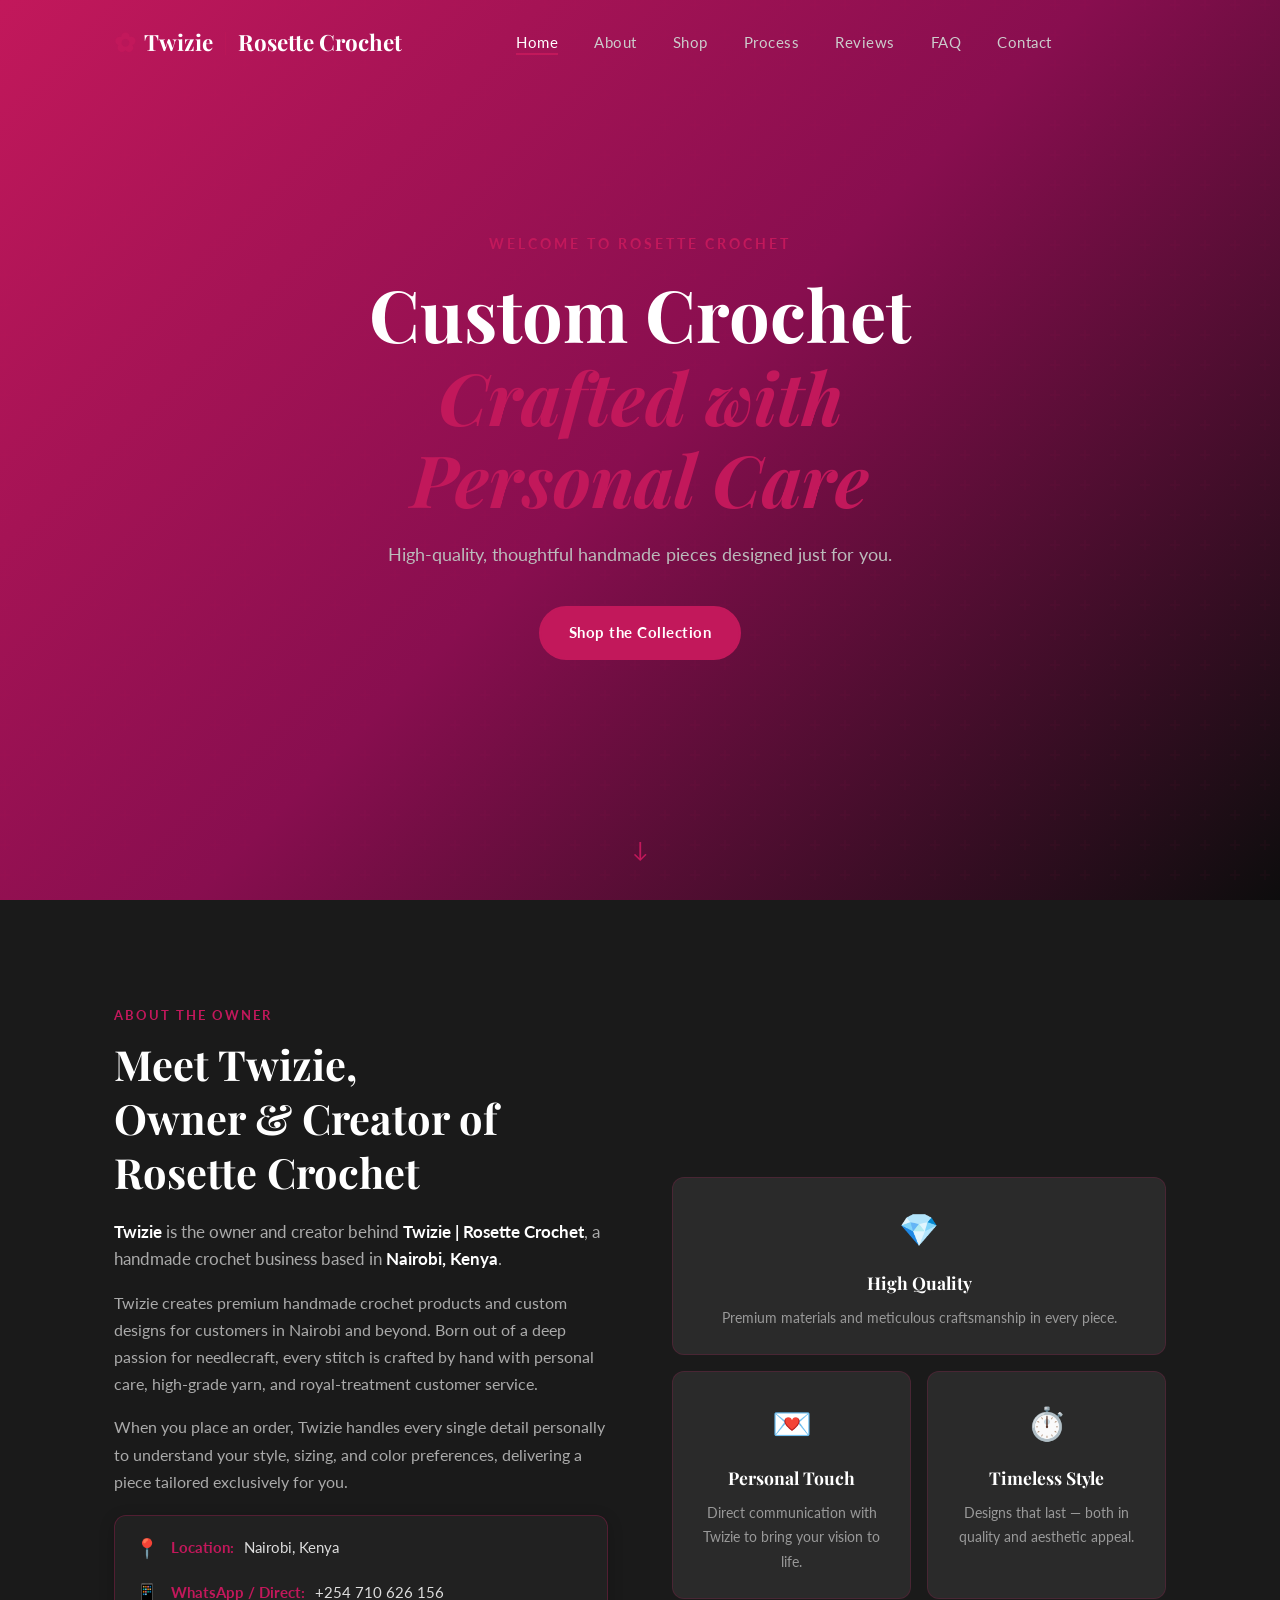
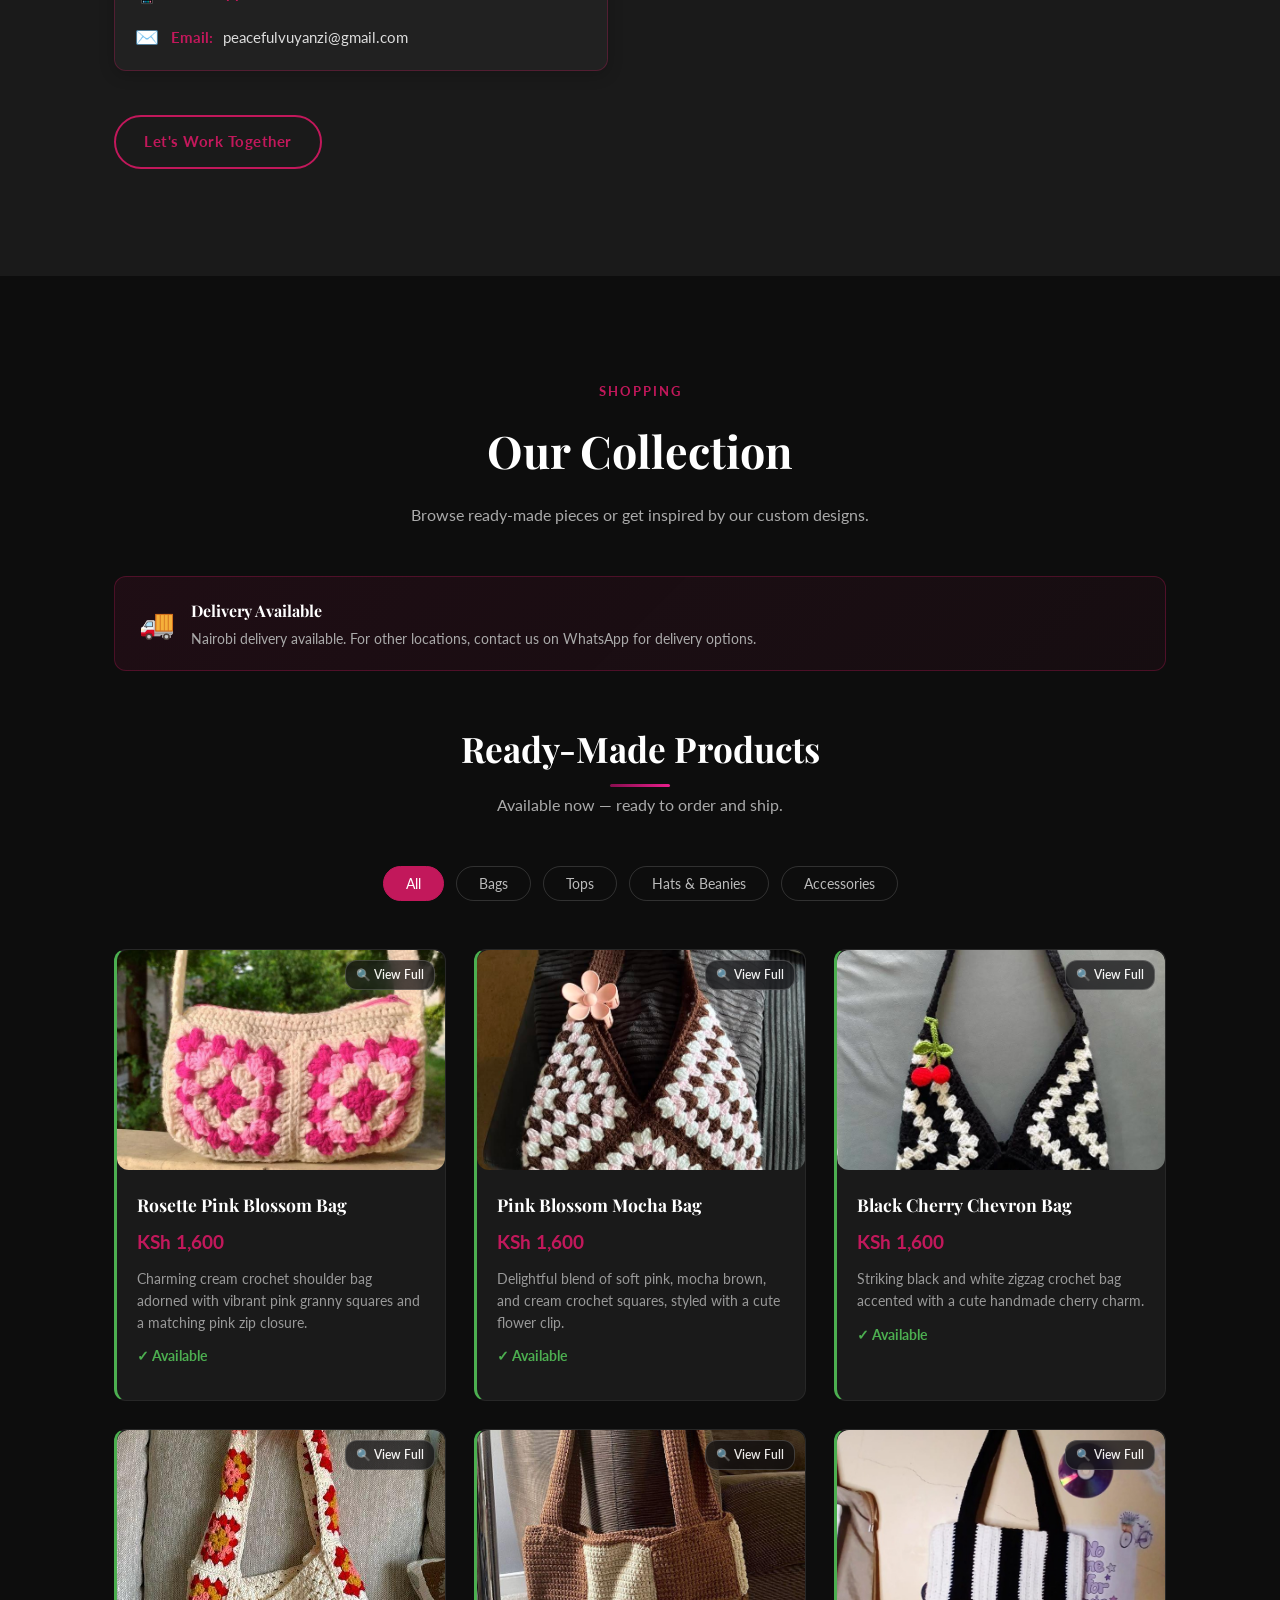
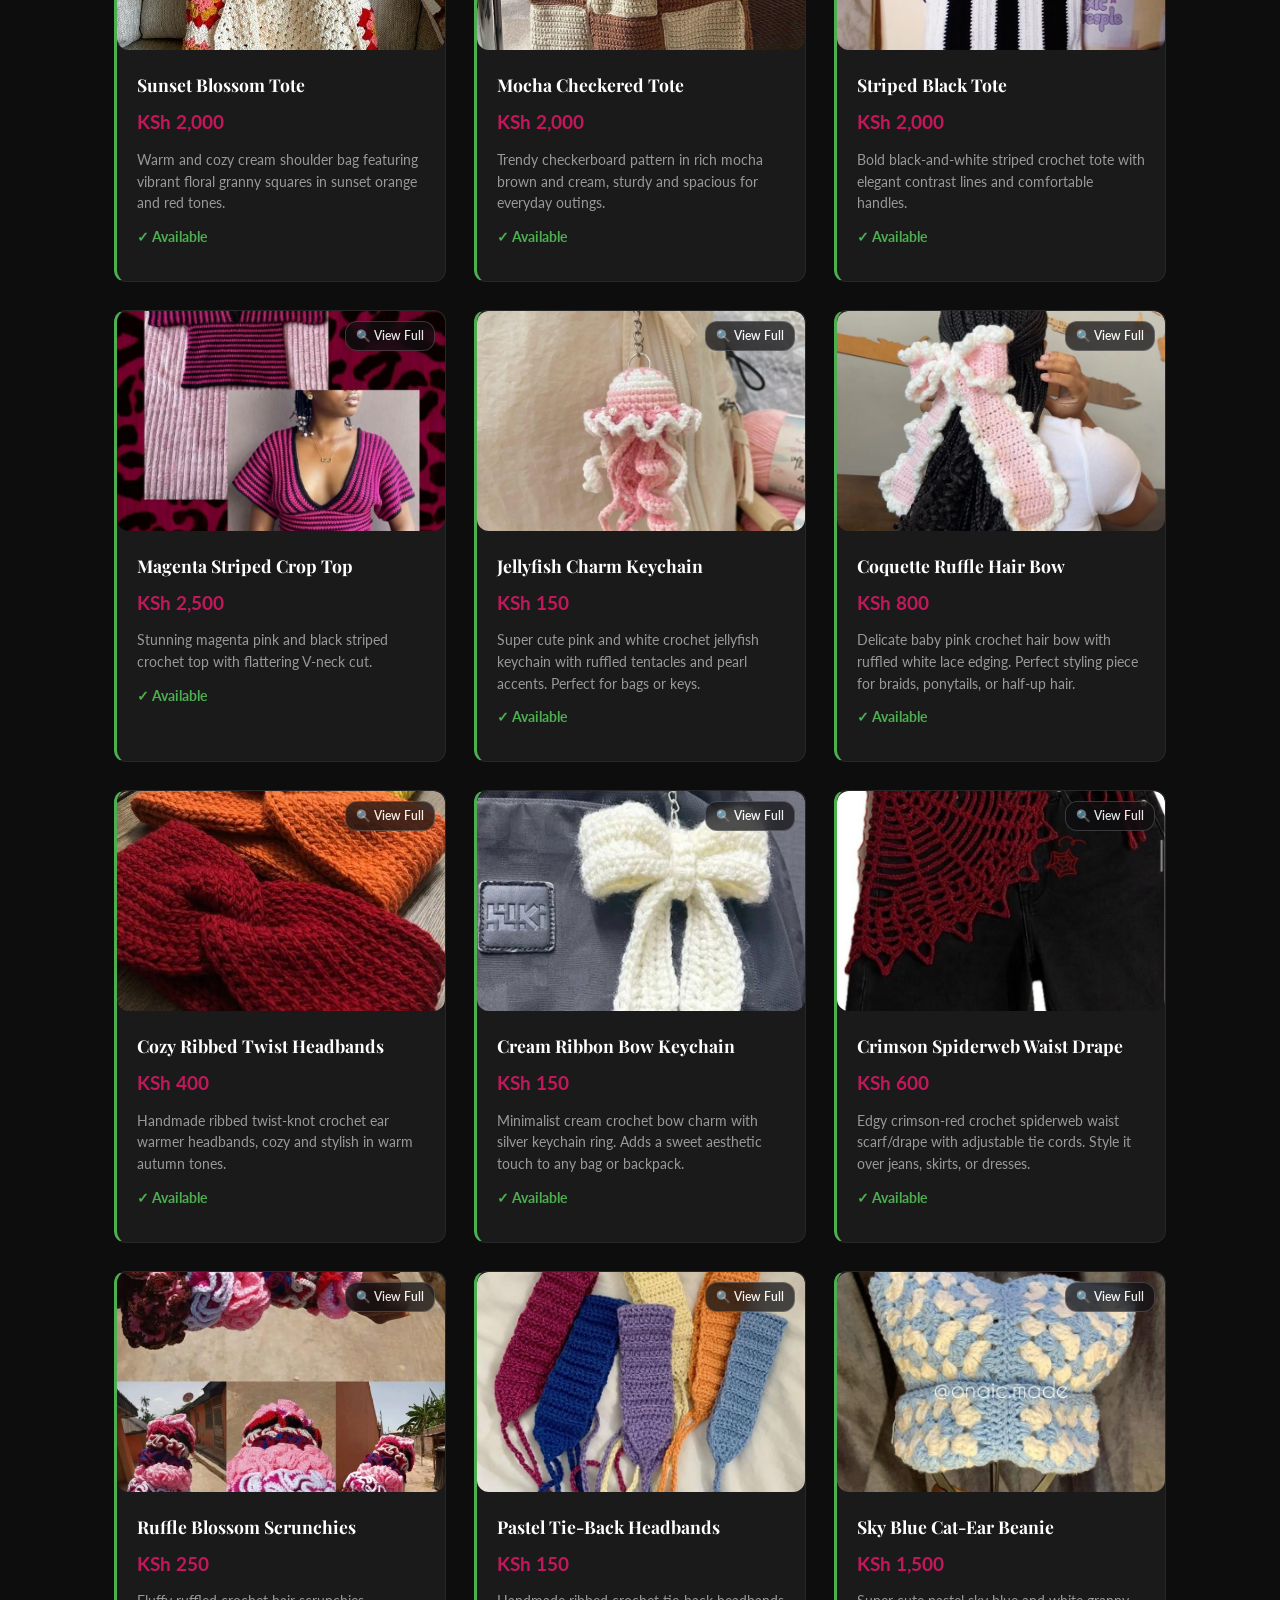
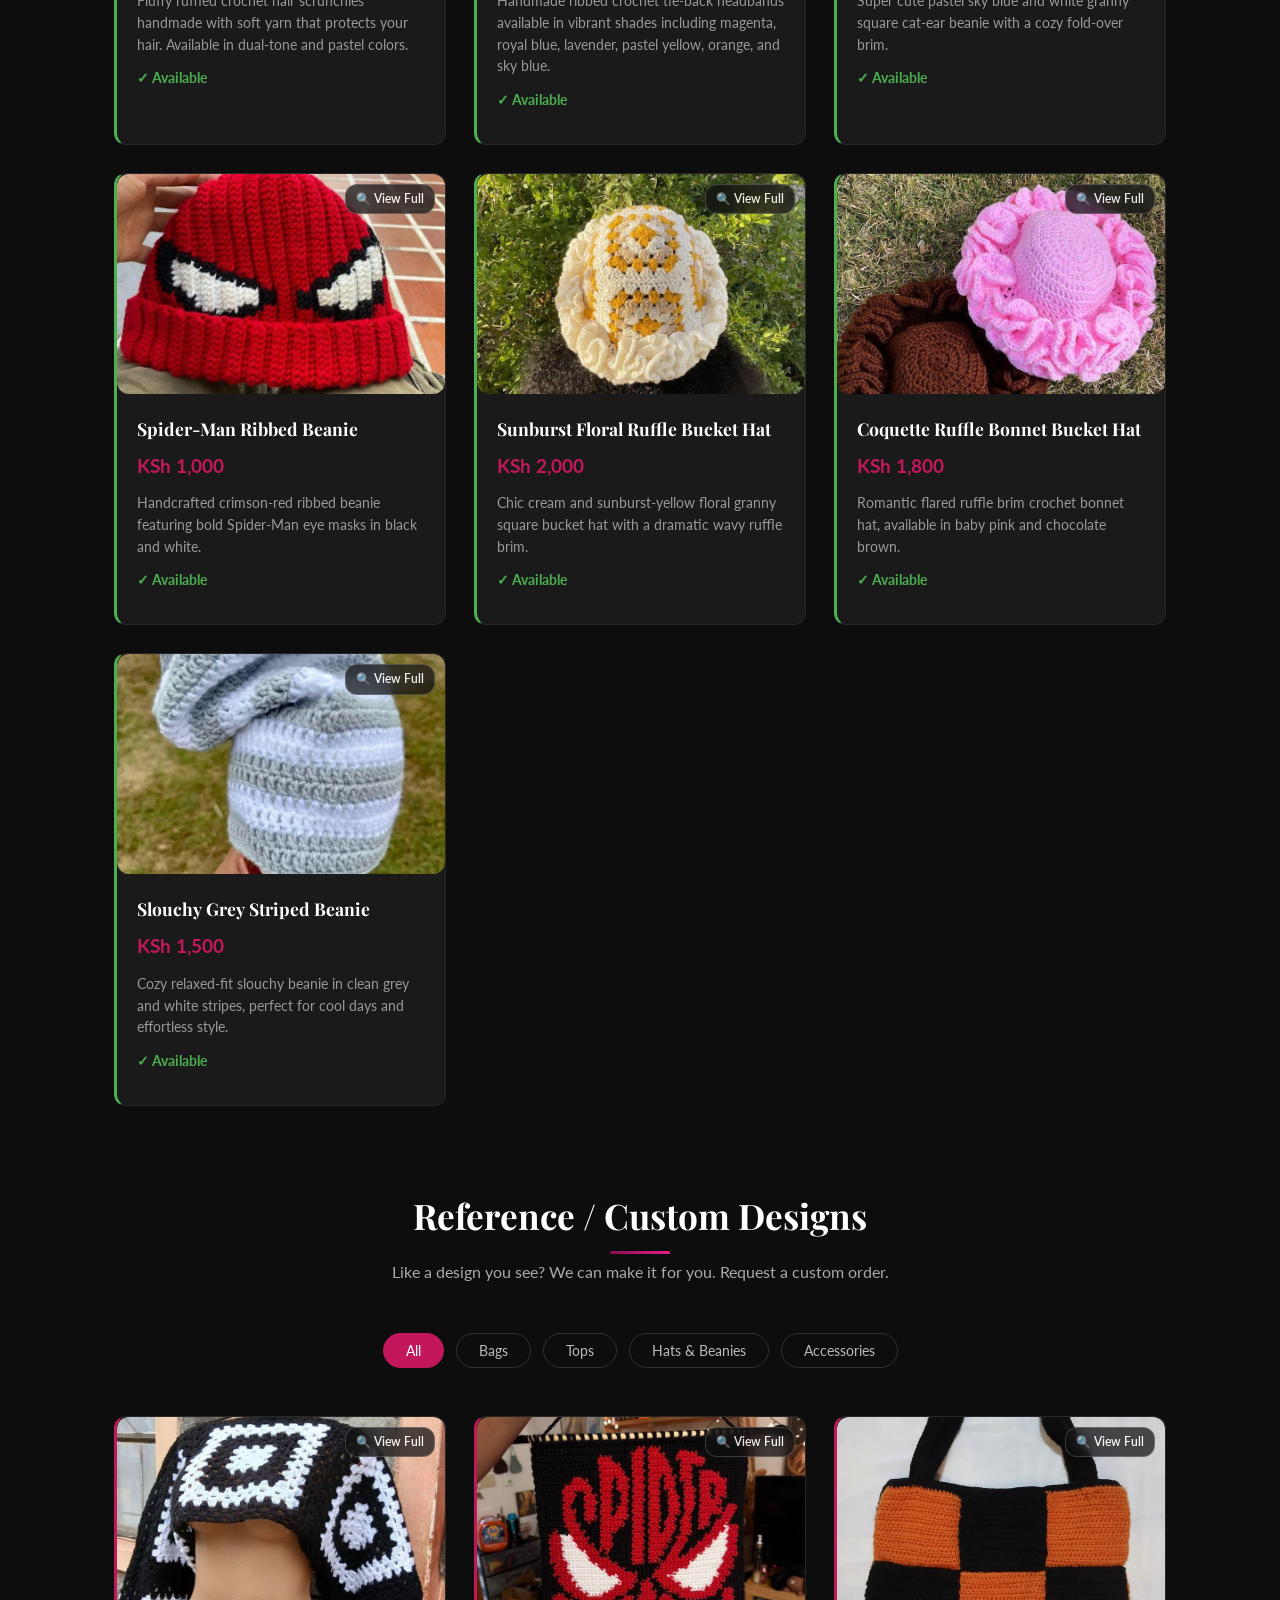
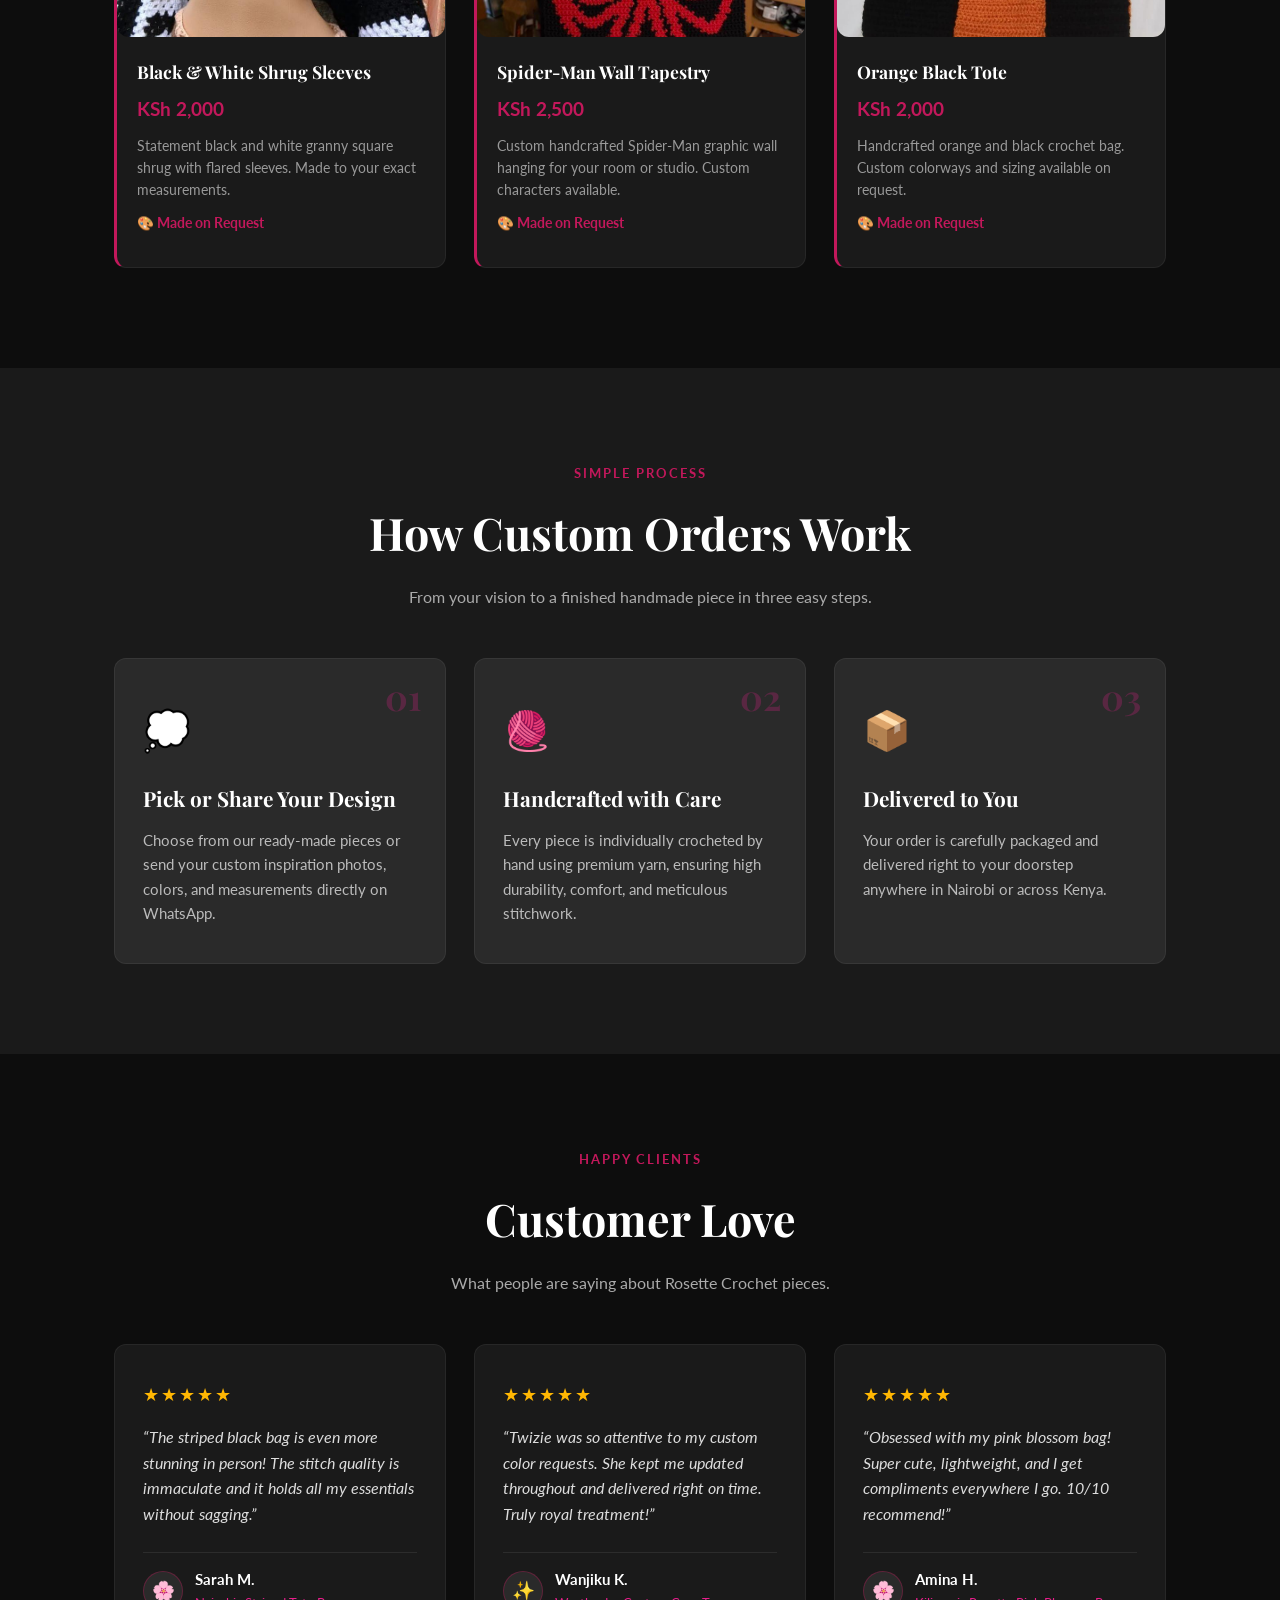
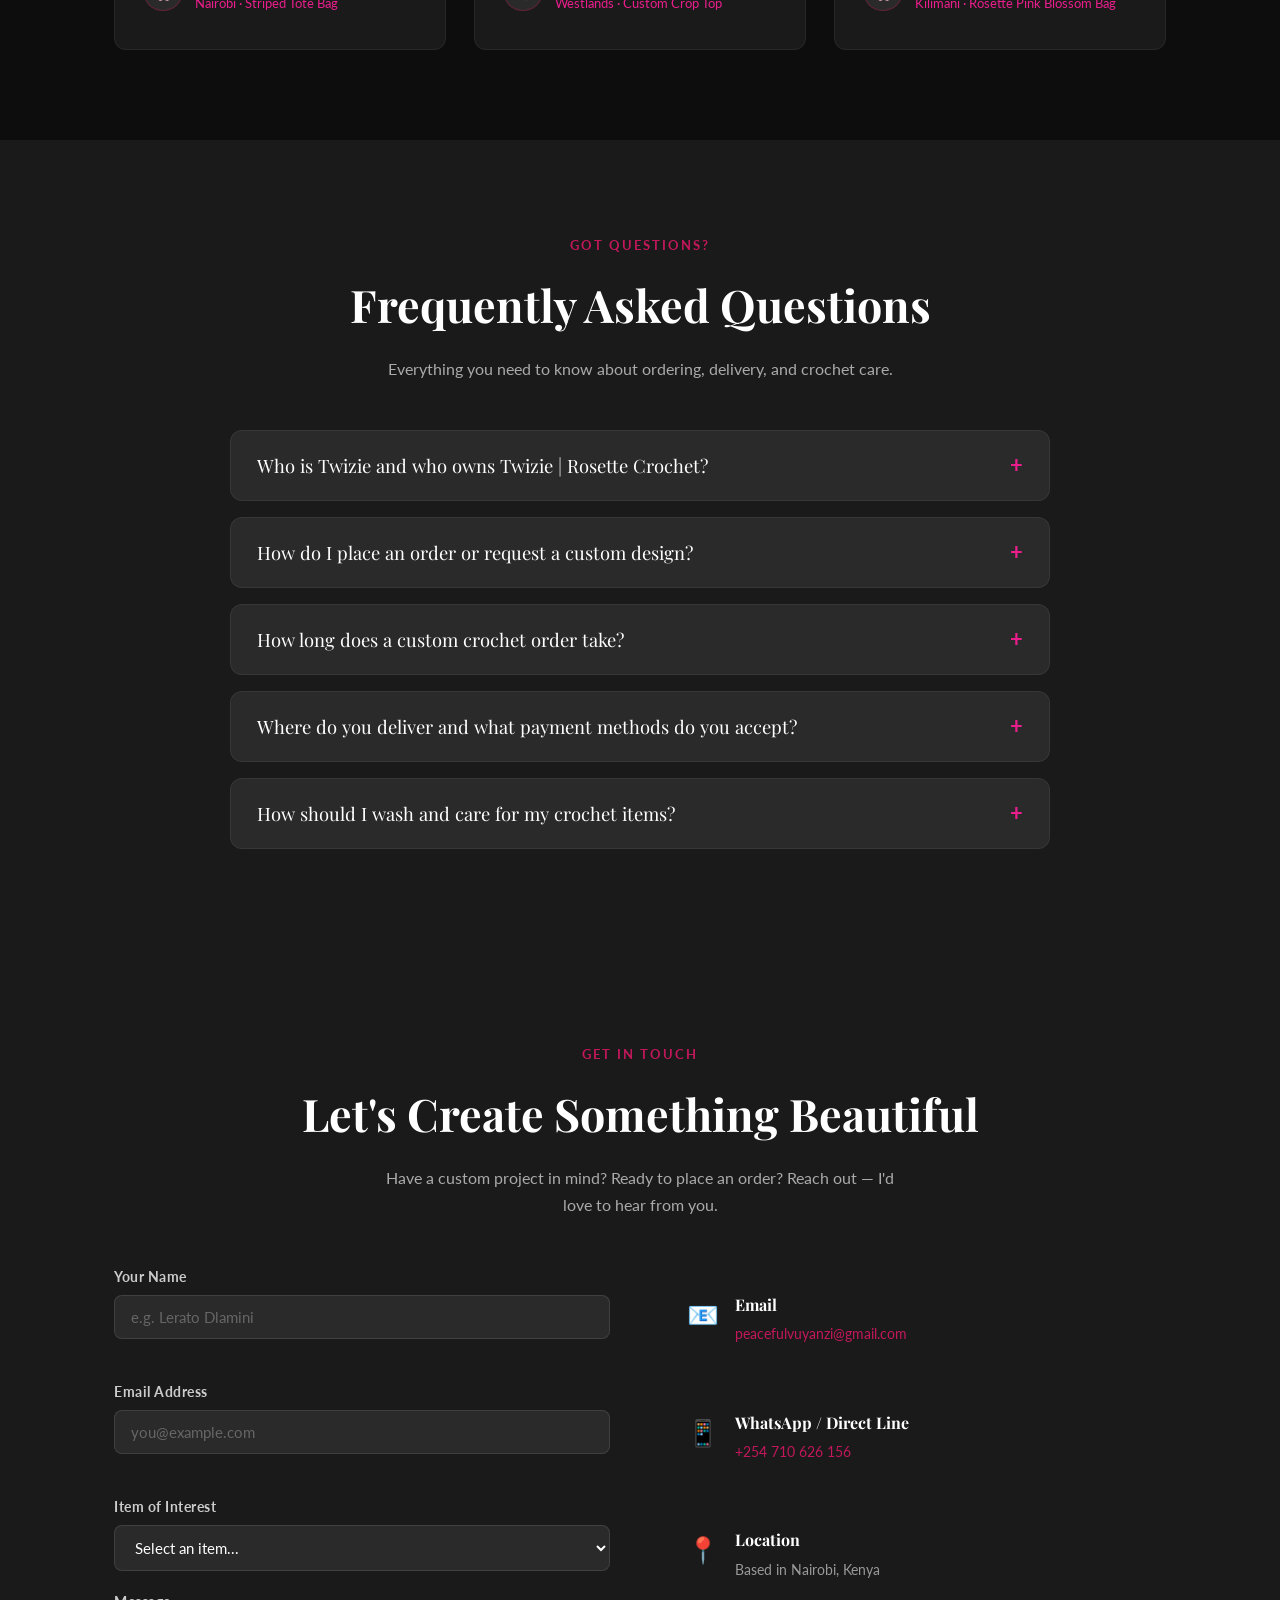
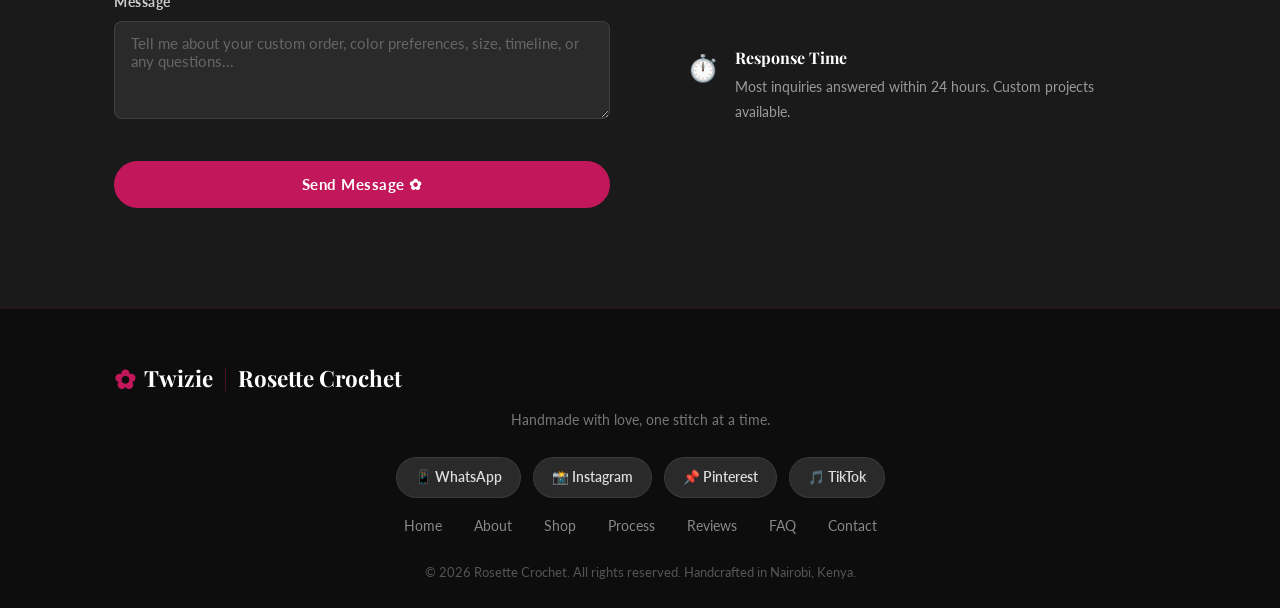
==== commit d32e4500: "Move marquee below entire navigation section" ====
--- a/index.html
+++ b/index.html
@@ -95,14 +95,6 @@
     </div>
     </nav>
 
-  <!-- PROMOTIONAL MARQUEE -->
-  <div class="promo-marquee">
-    <div class="marquee-content">
-      <span>HANDMADE WITH LOVE • FREE DELIVERY • NEW CROCHET COLLECTION AVAILABLE • SHOP NOW • </span>
-      <span>HANDMADE WITH LOVE • FREE DELIVERY • NEW CROCHET COLLECTION AVAILABLE • SHOP NOW • </span>
-    </div>
-  </div>
-
   <!-- HERO -->
   <section class="hero" id="home">
     <div class="hero-overlay"></div>
@@ -545,3 +537,4 @@
 
 
 
+
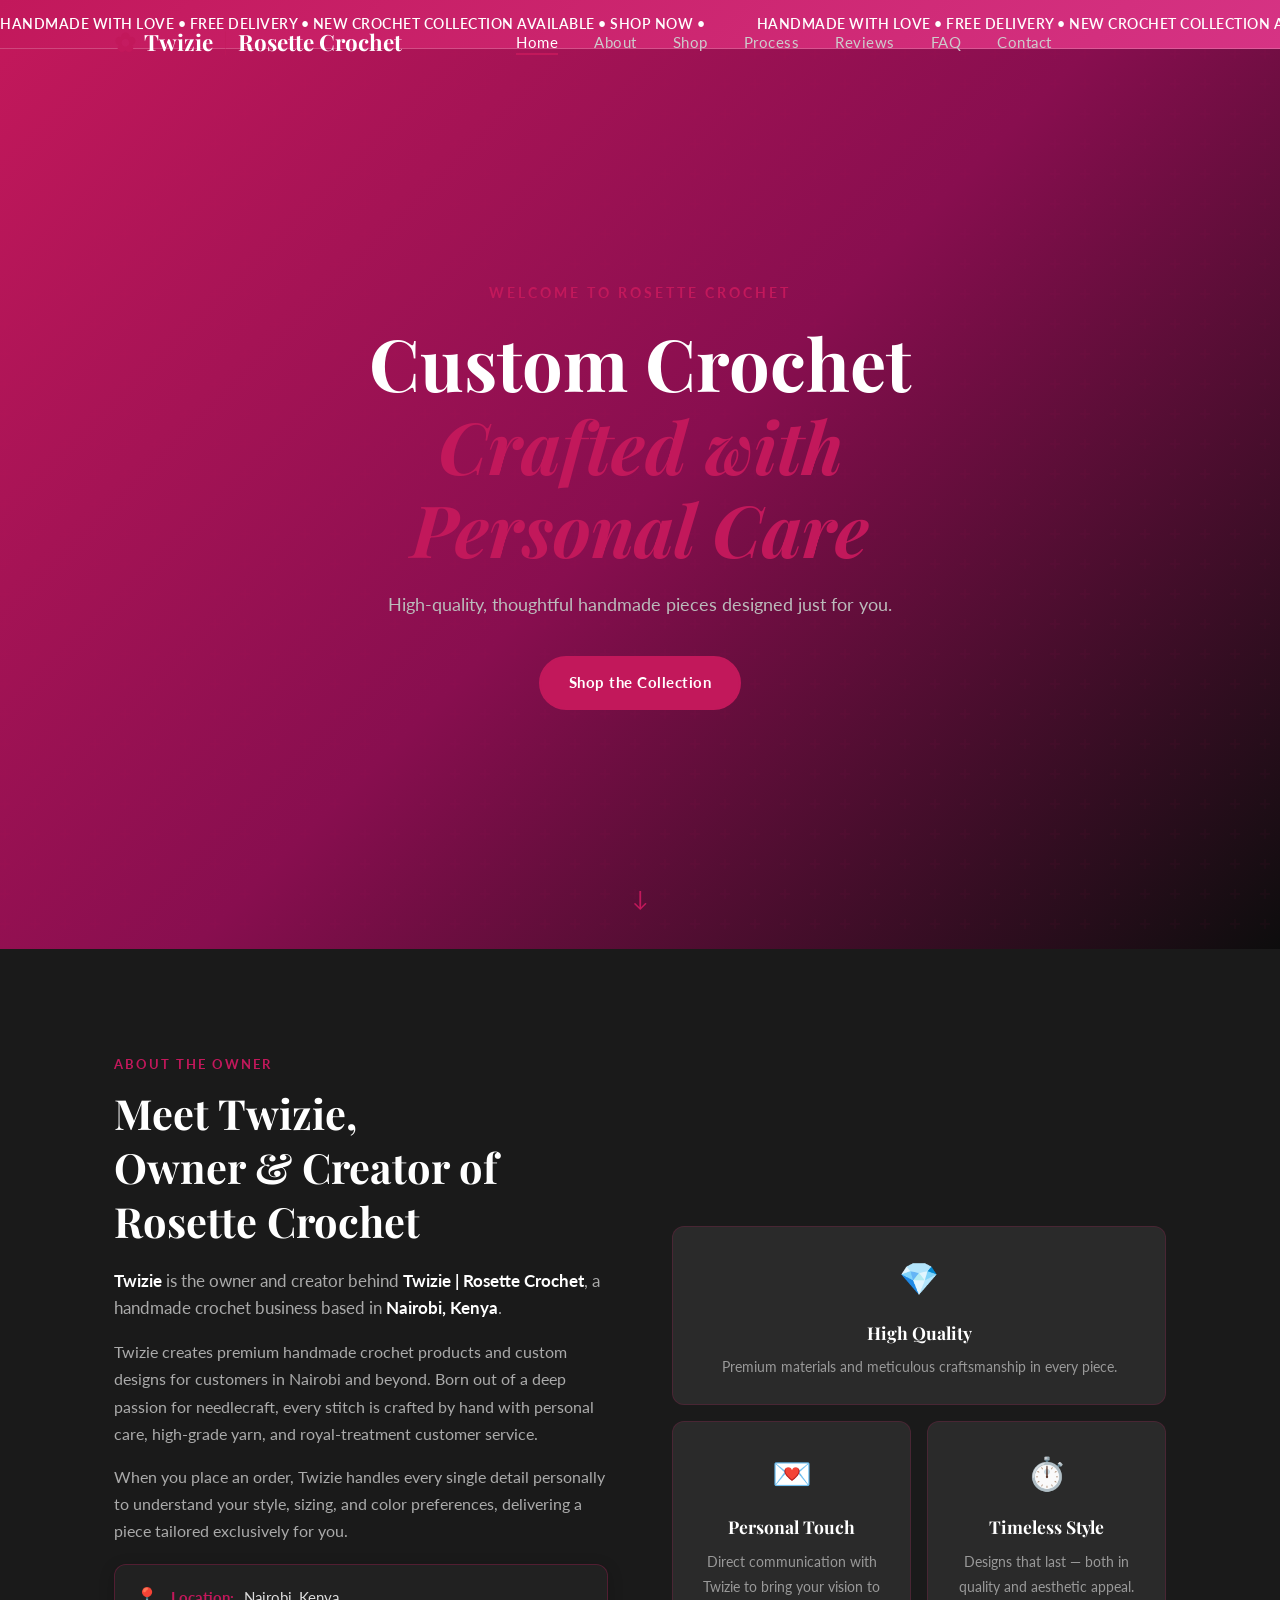
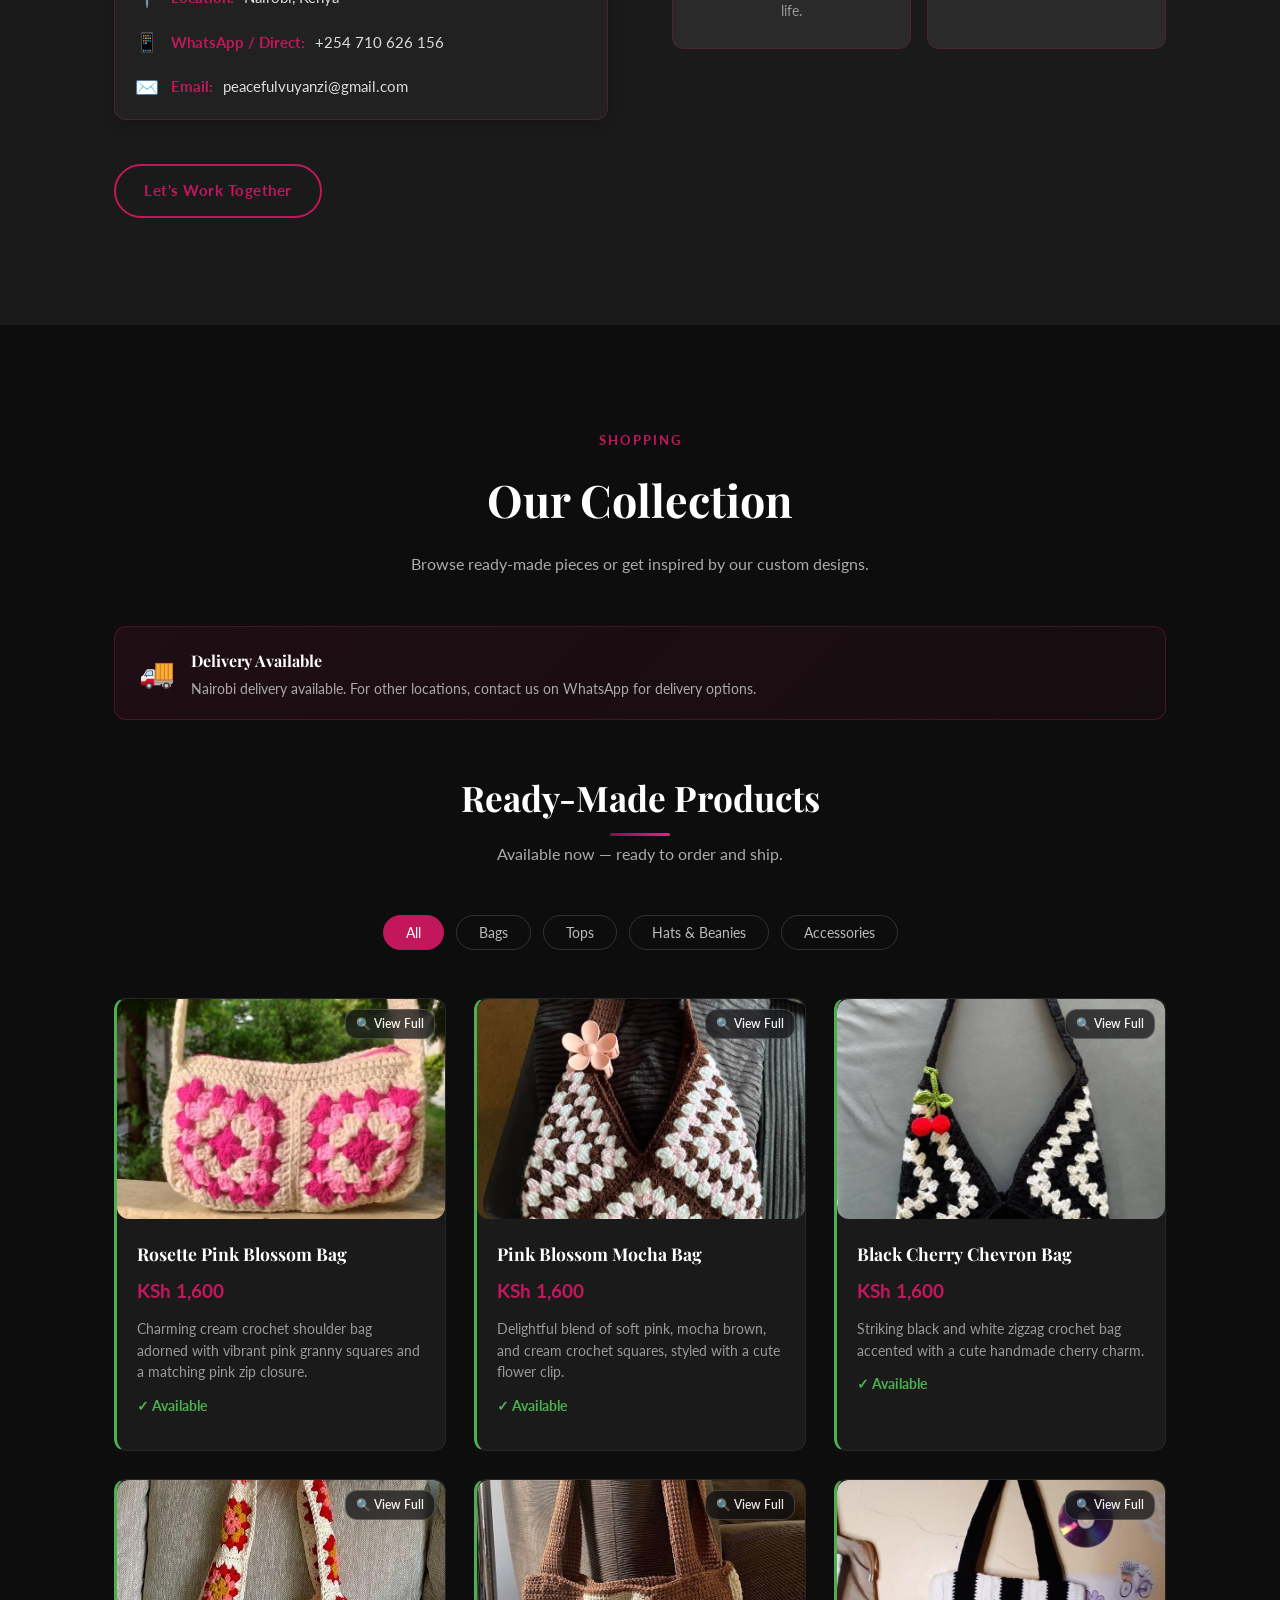
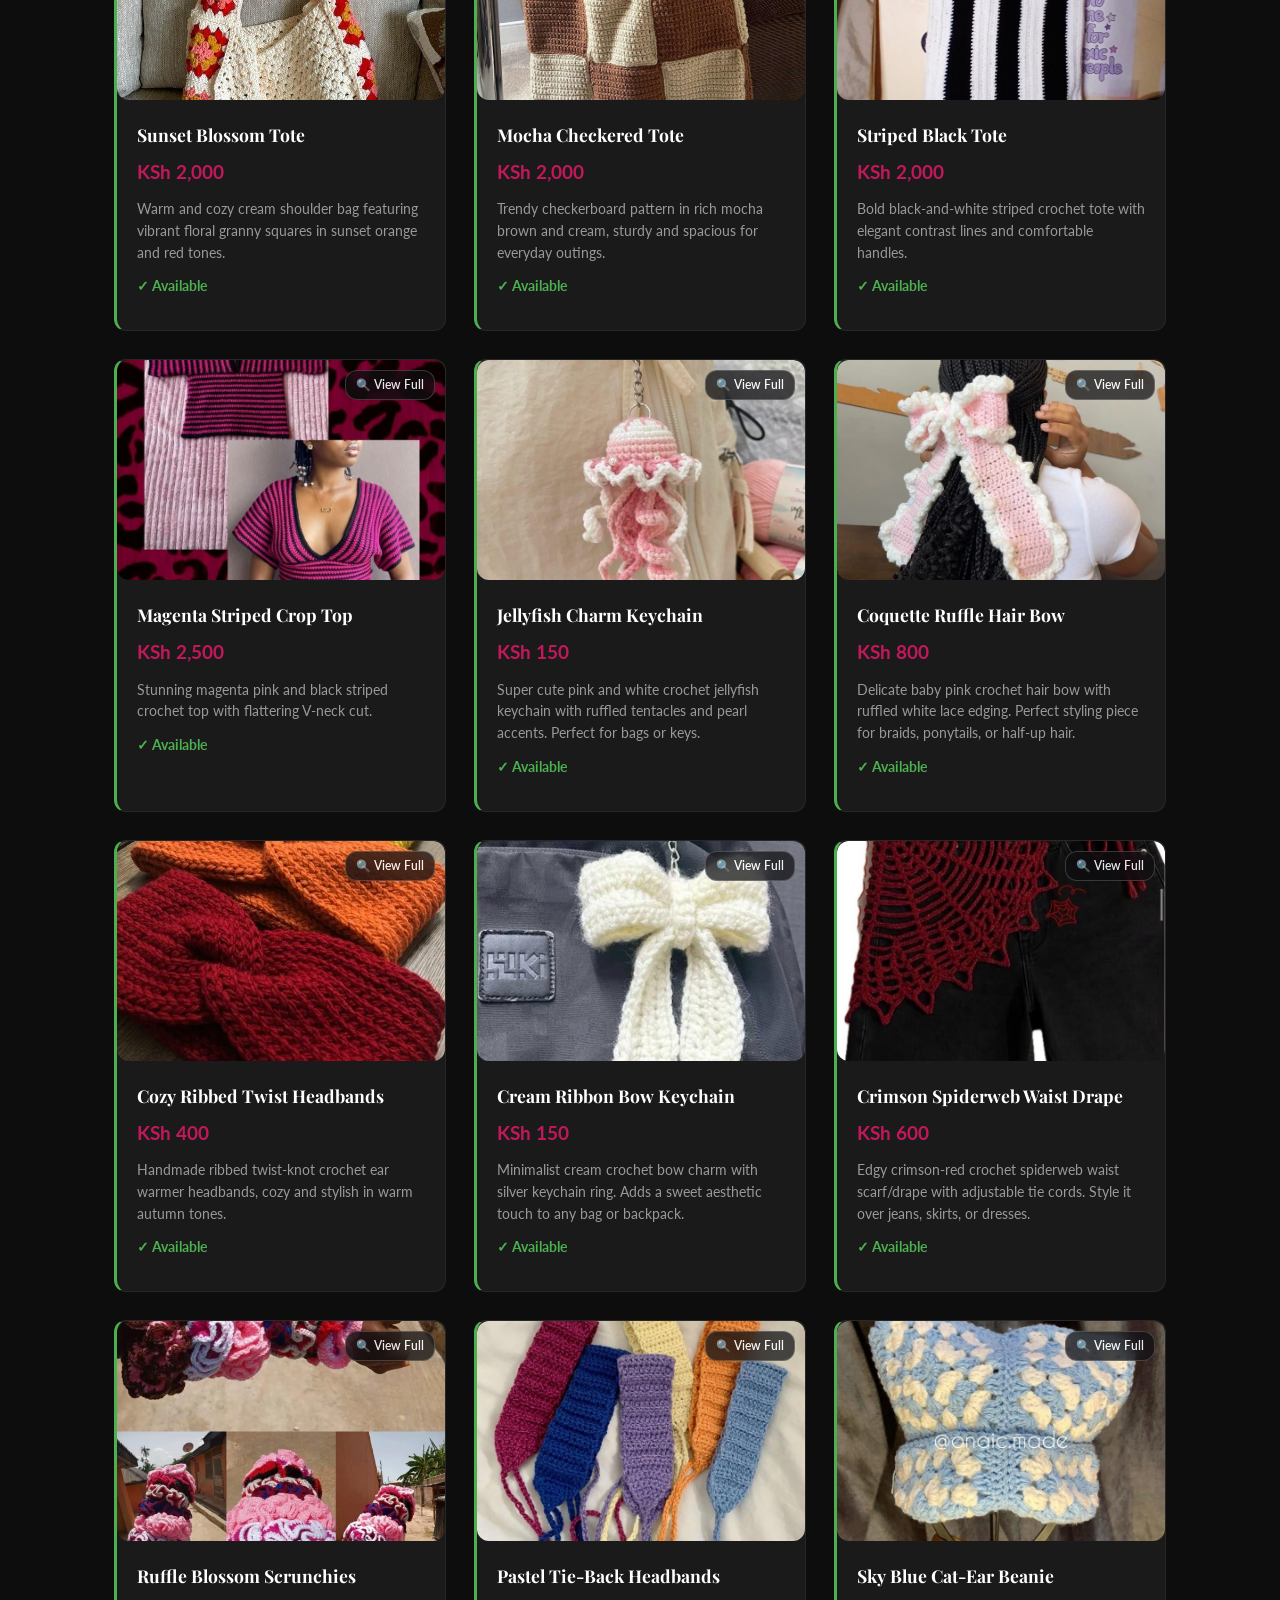
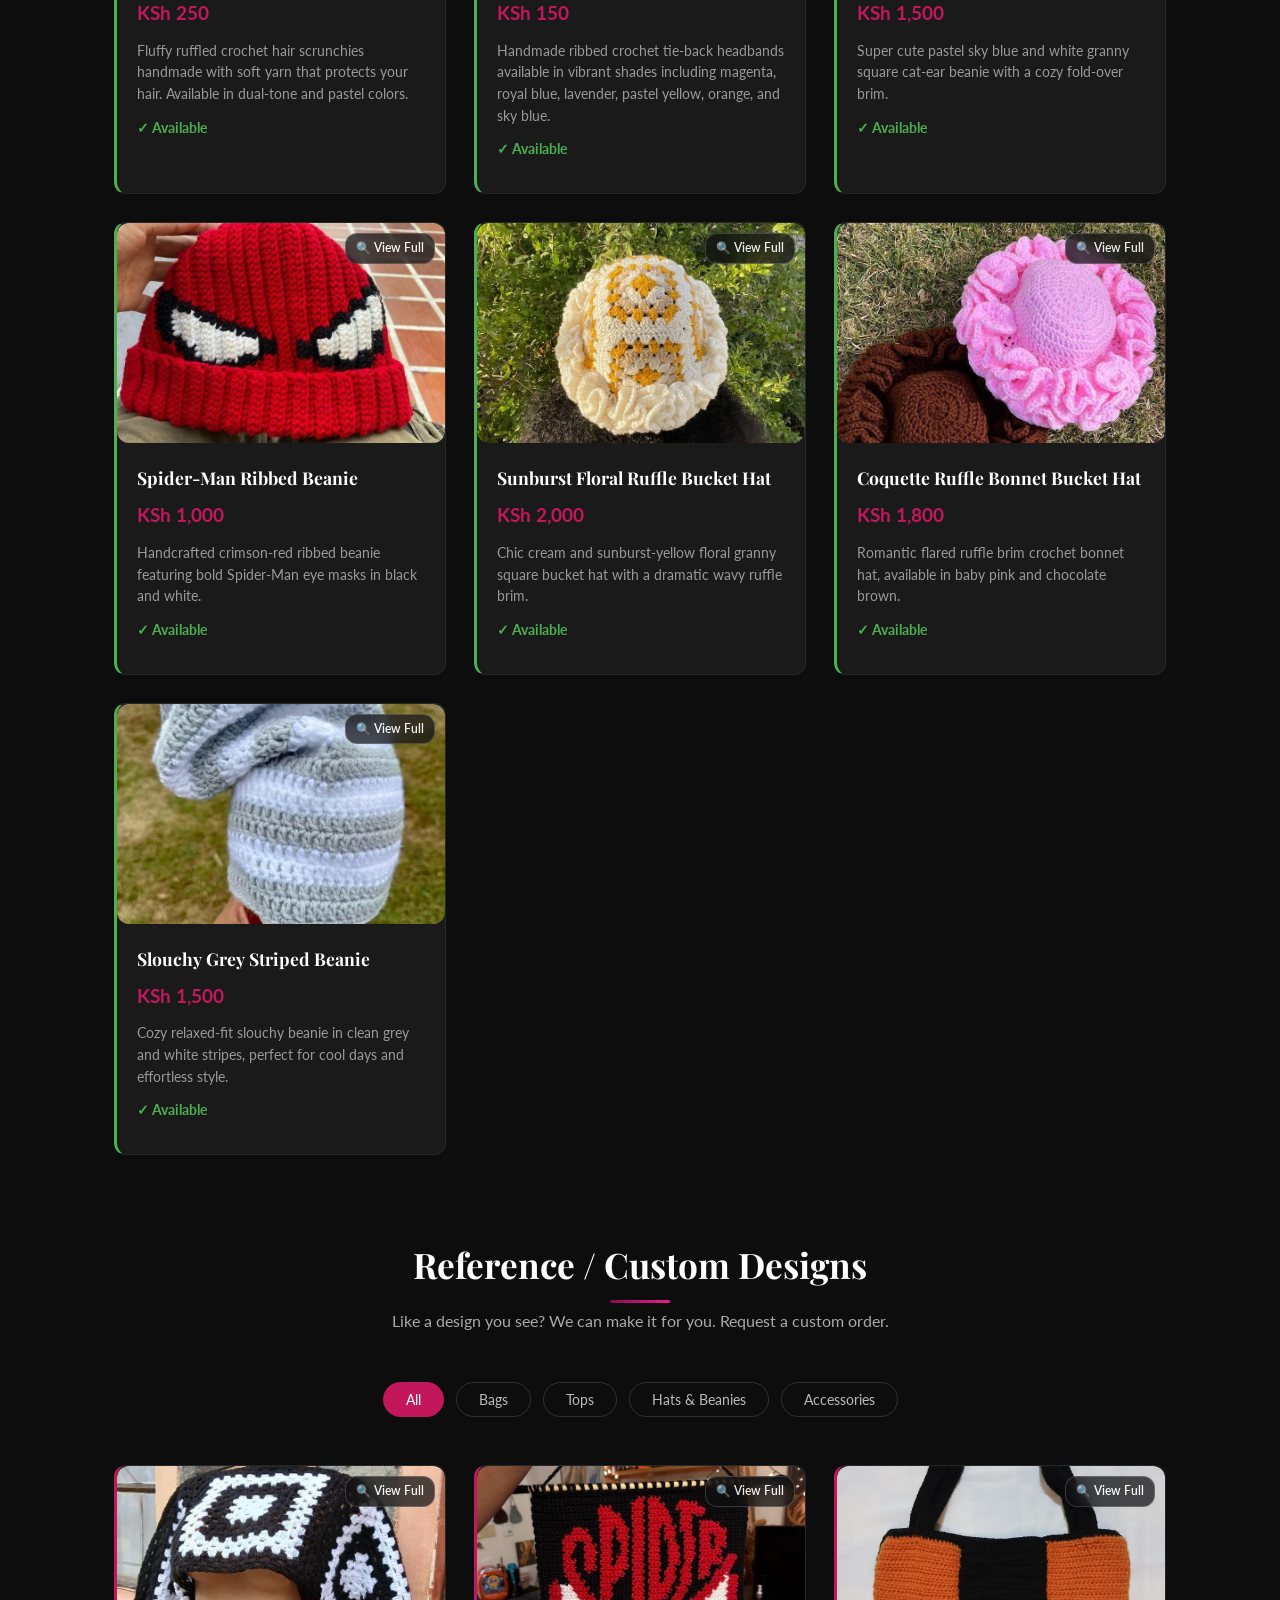
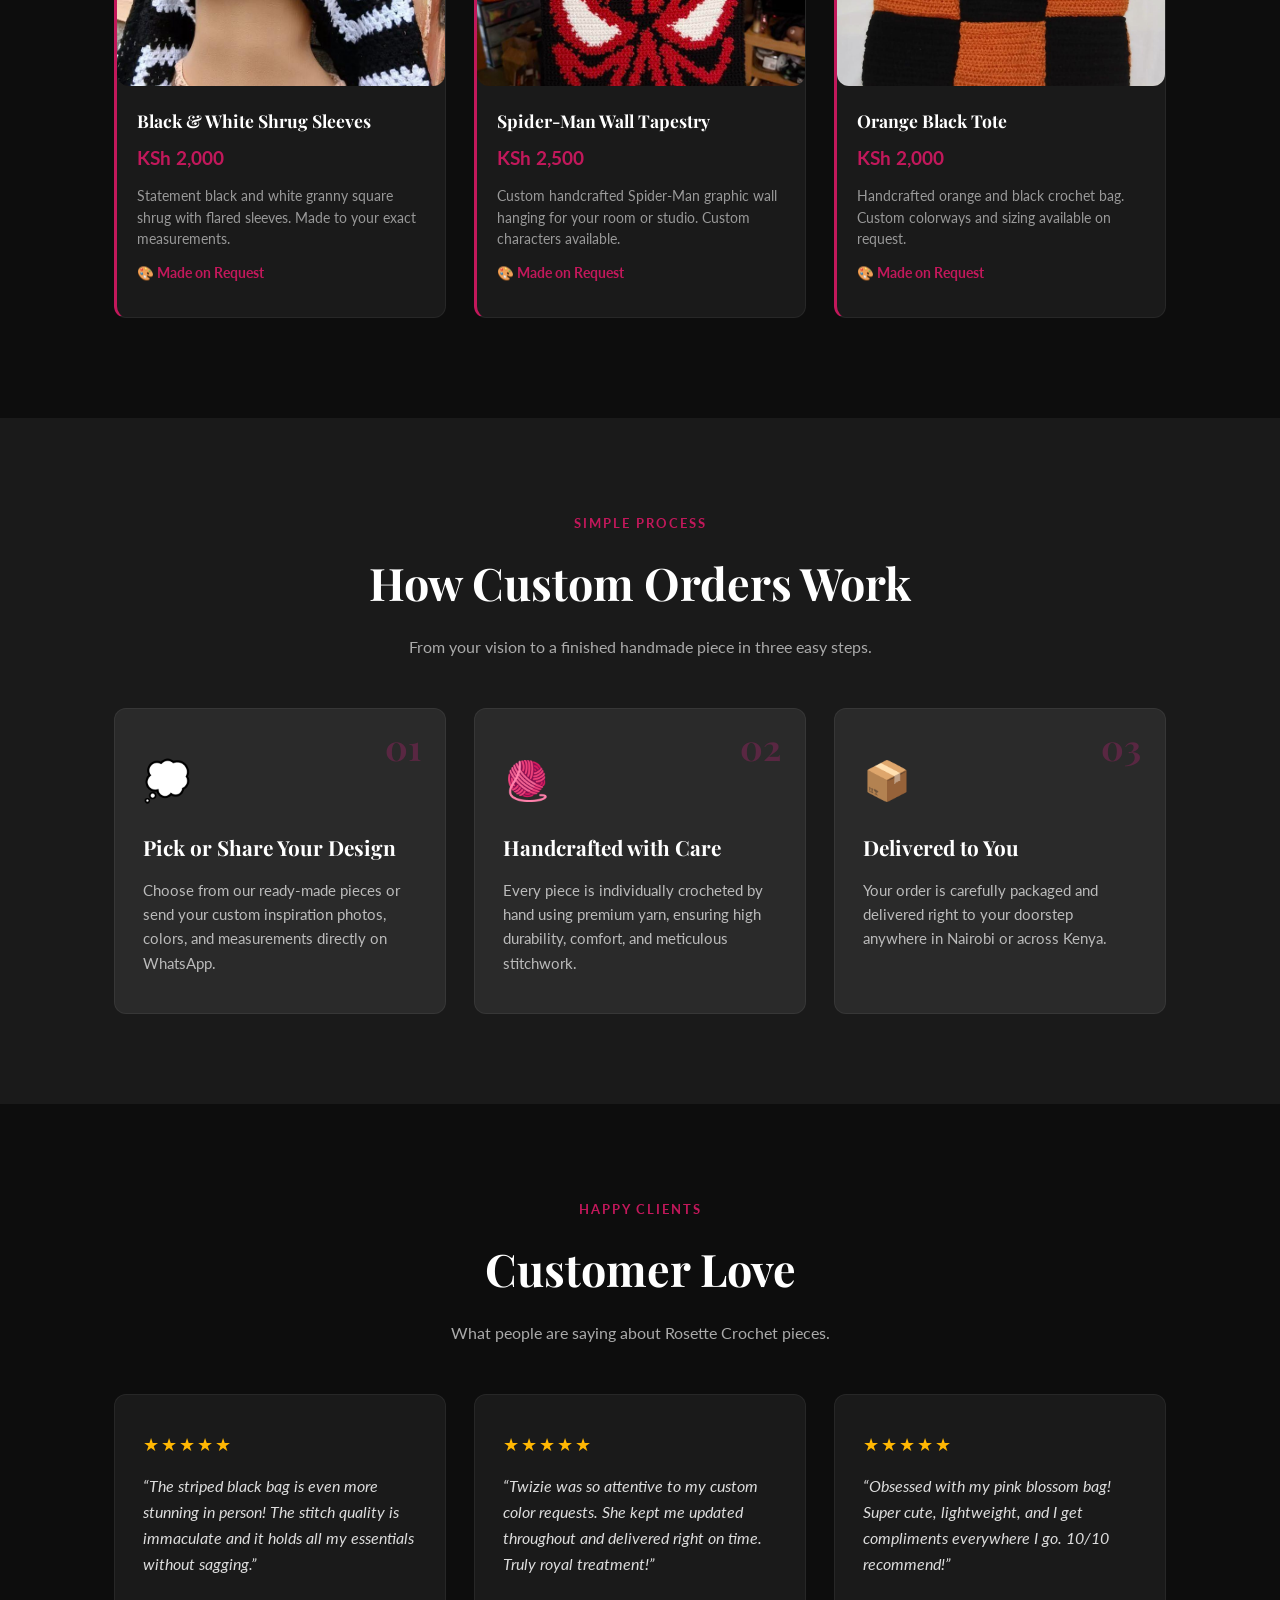
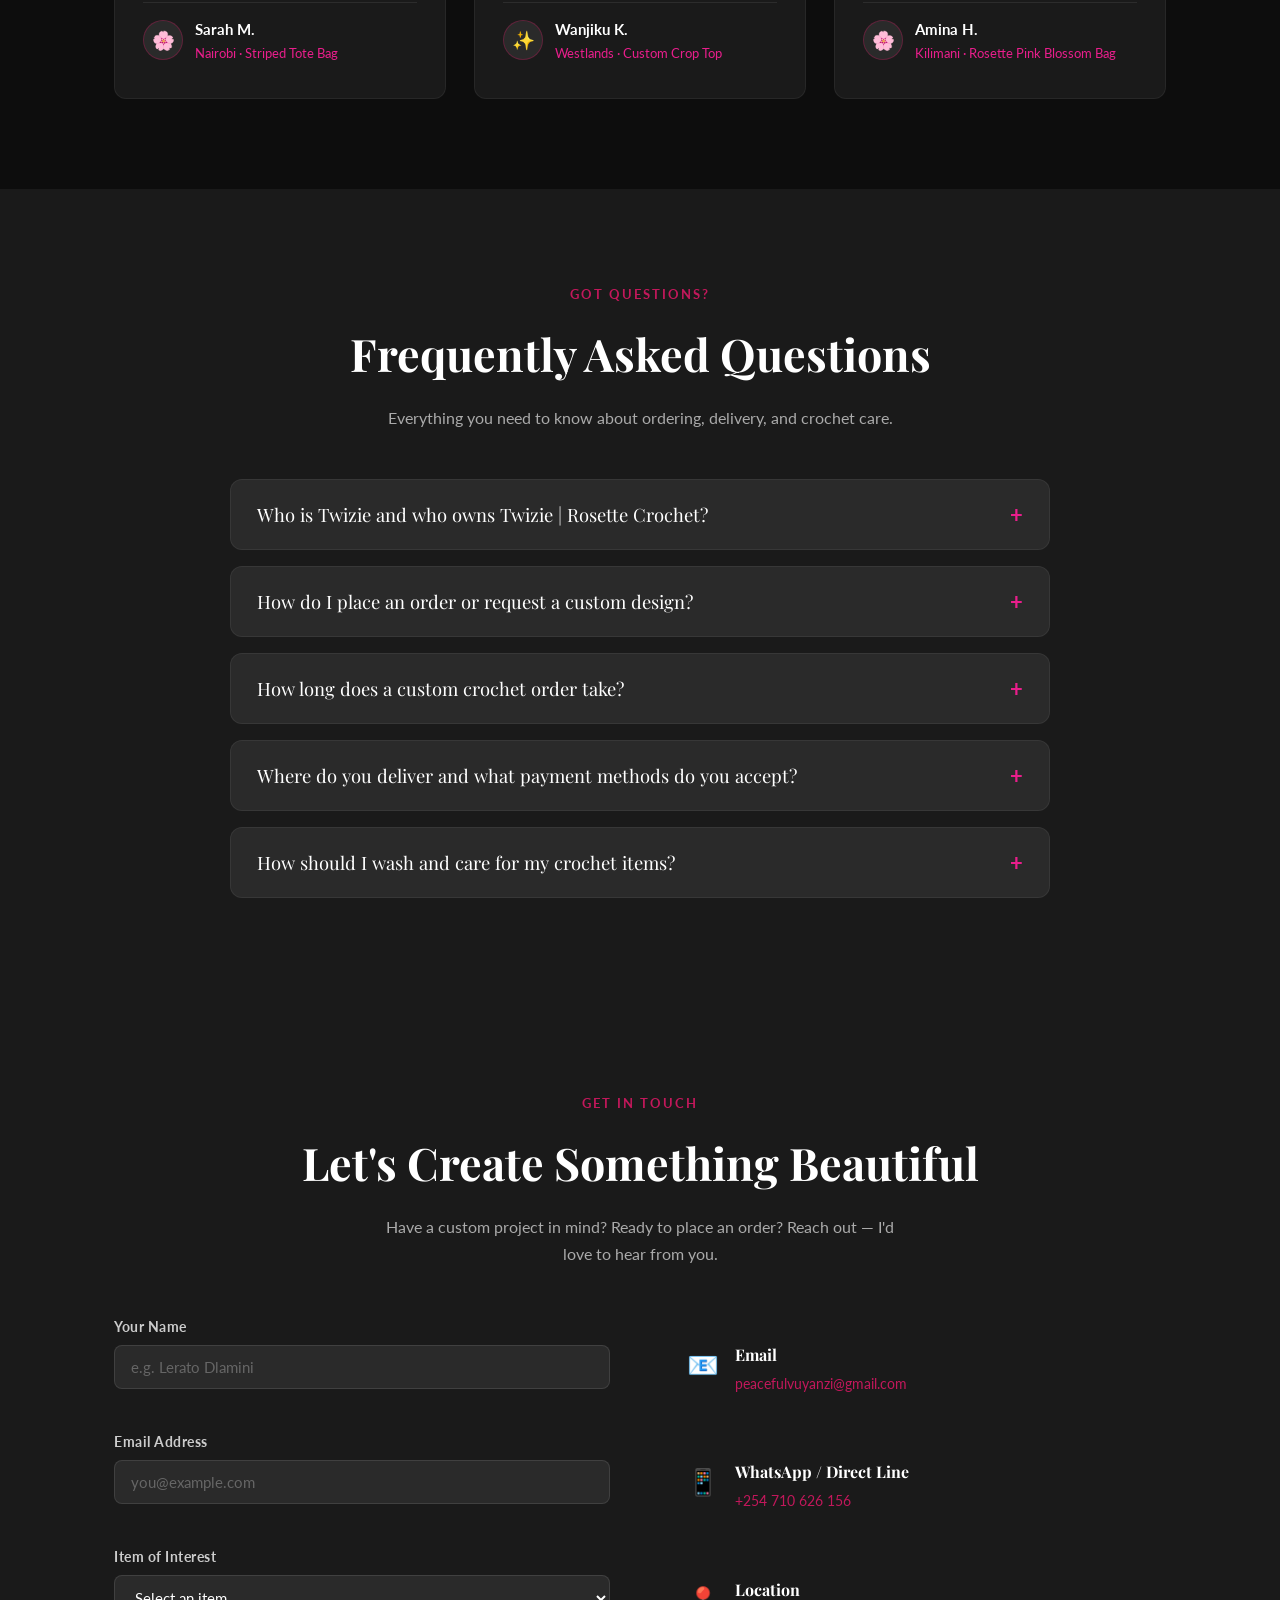
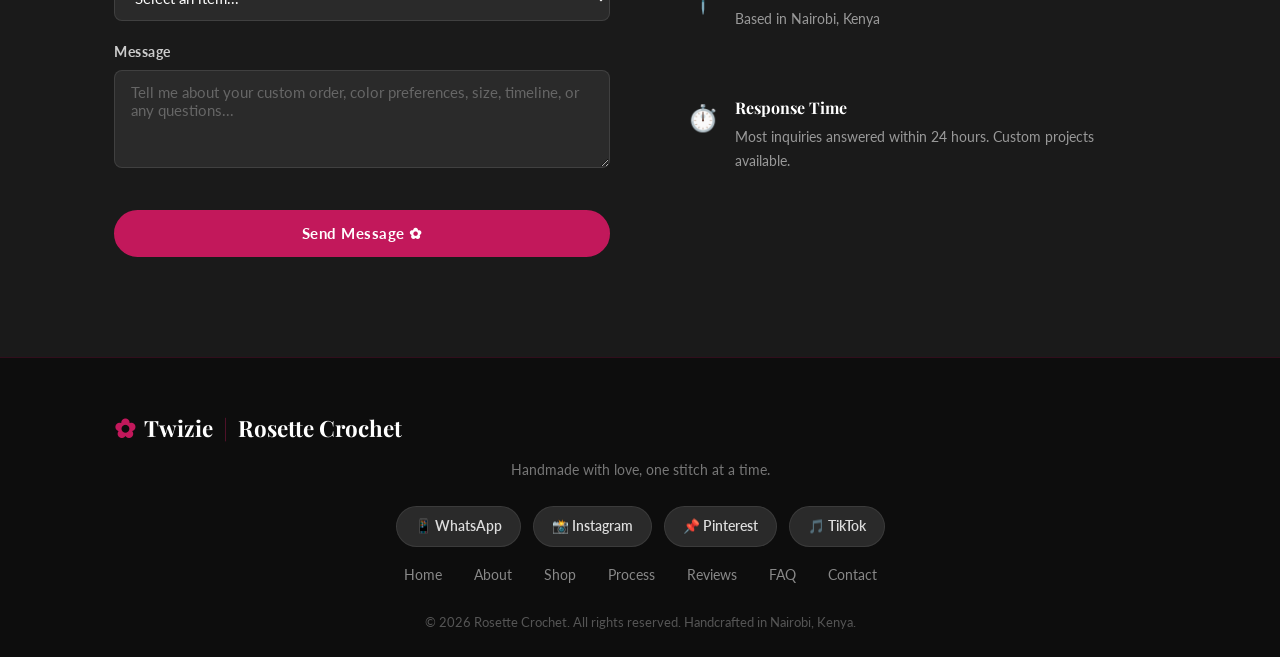
==== commit 33a54428: "Update" ====
--- a/index.html
+++ b/index.html
@@ -95,6 +95,14 @@
     </div>
     </nav>
 
+  <!-- PROMOTIONAL MARQUEE -->
+  <div class="promo-marquee">
+    <div class="marquee-content">
+      <span>HANDMADE WITH LOVE • FREE DELIVERY • NEW CROCHET COLLECTION AVAILABLE • SHOP NOW • </span>
+      <span>HANDMADE WITH LOVE • FREE DELIVERY • NEW CROCHET COLLECTION AVAILABLE • SHOP NOW • </span>
+    </div>
+  </div>
+
   <!-- HERO -->
   <section class="hero" id="home">
     <div class="hero-overlay"></div>
@@ -538,3 +546,6 @@
 
 
 
+
+
+
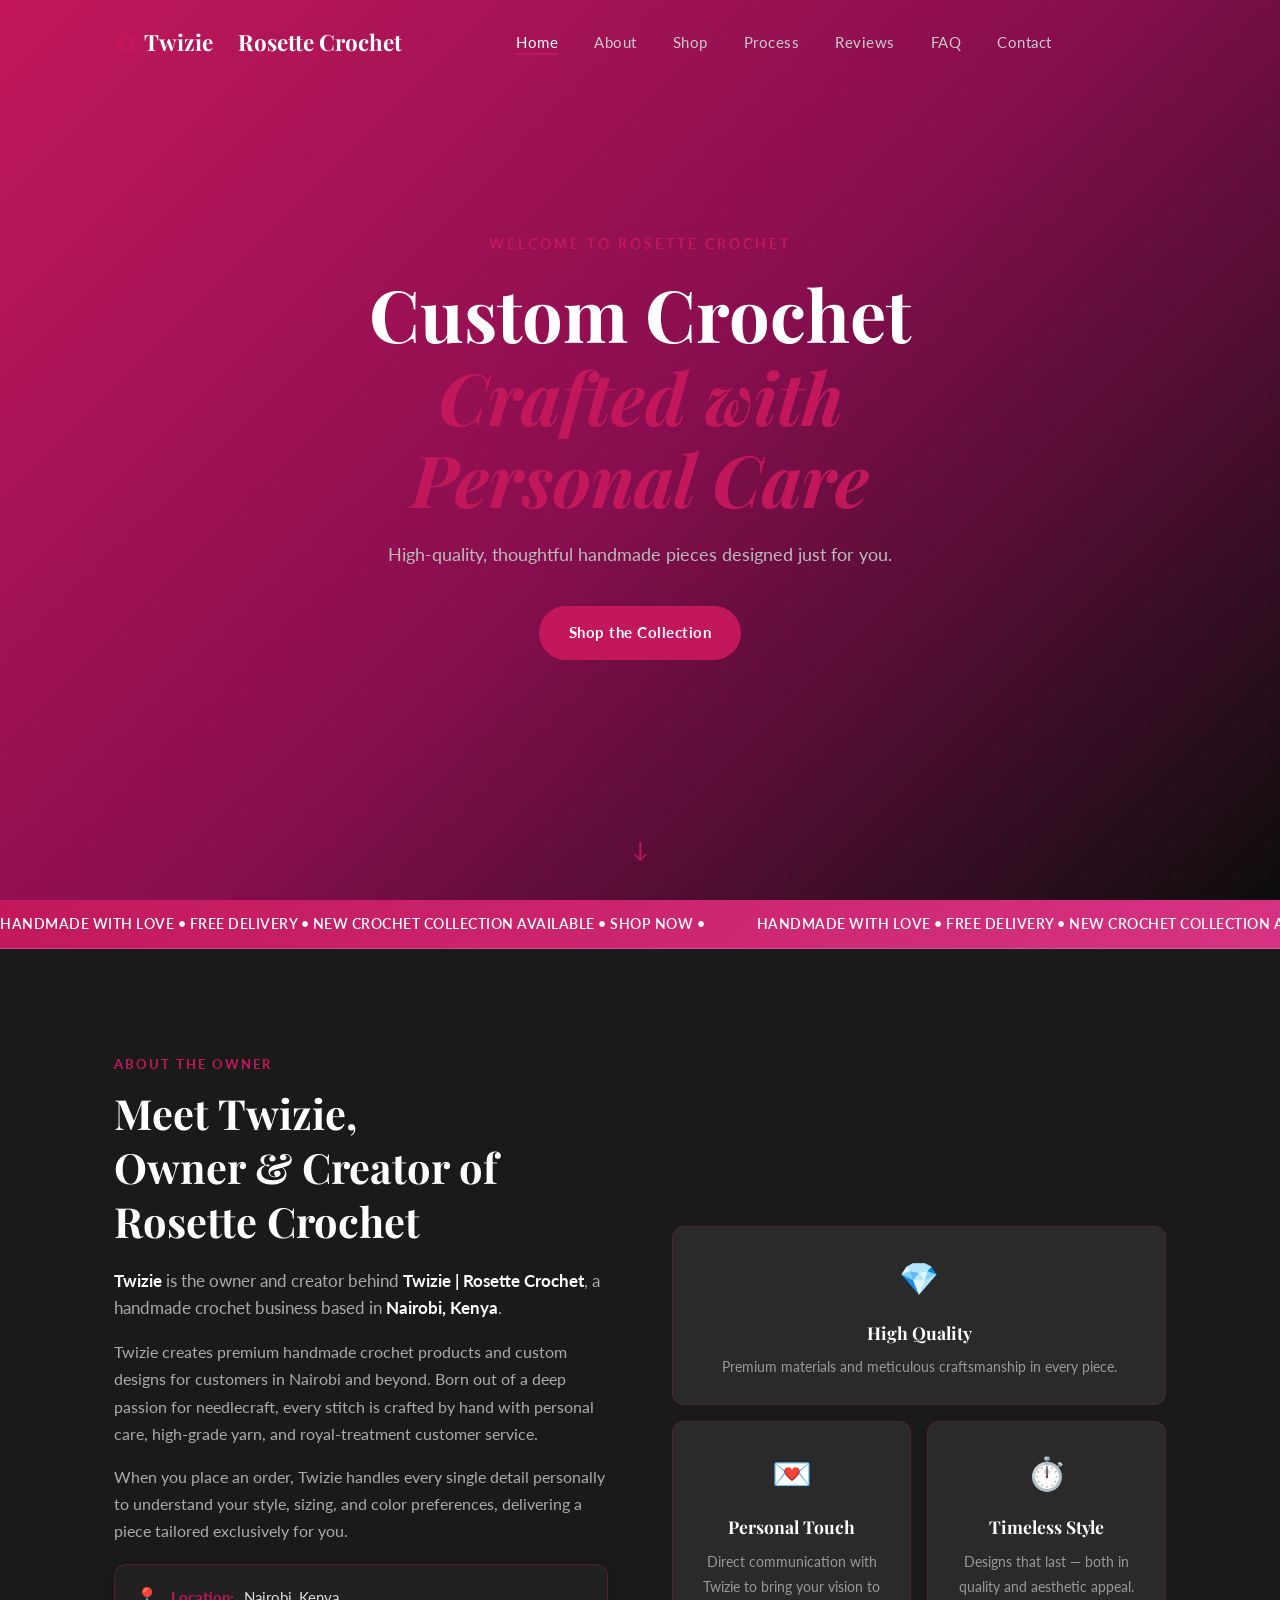
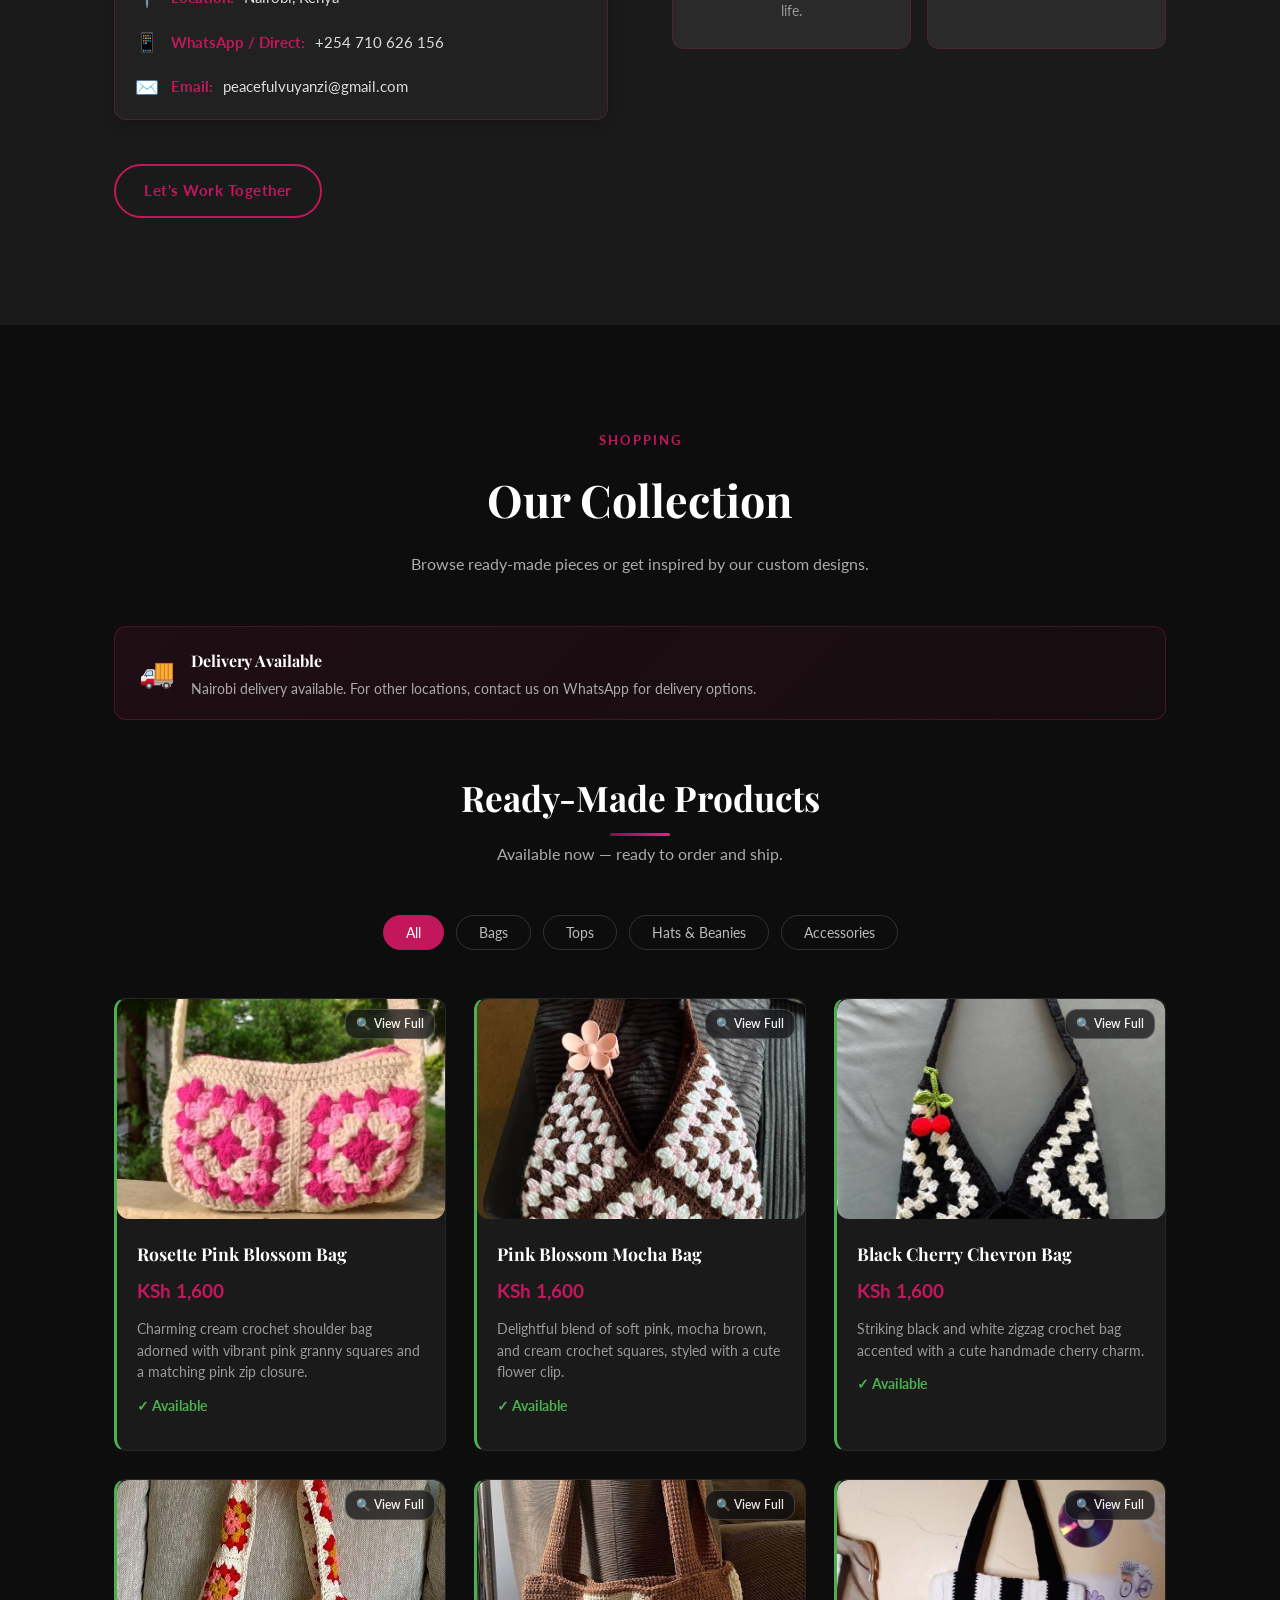
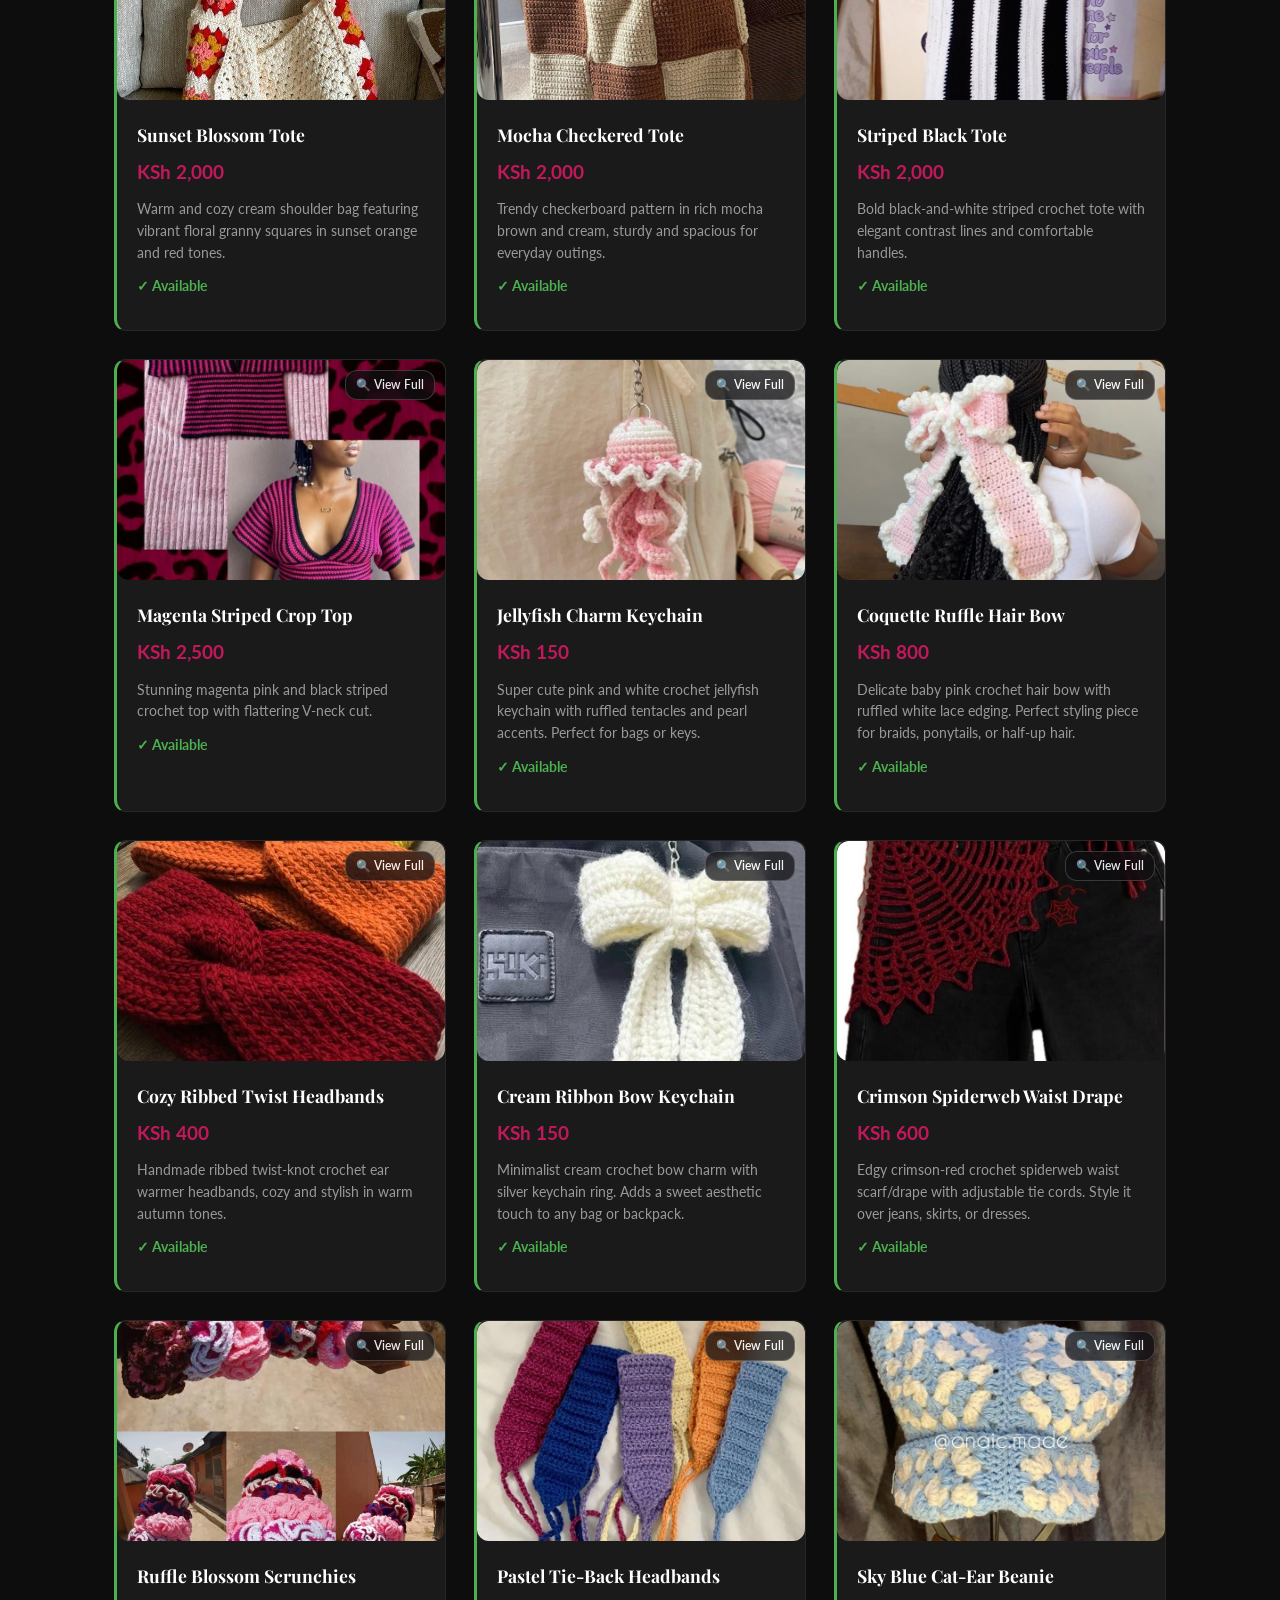
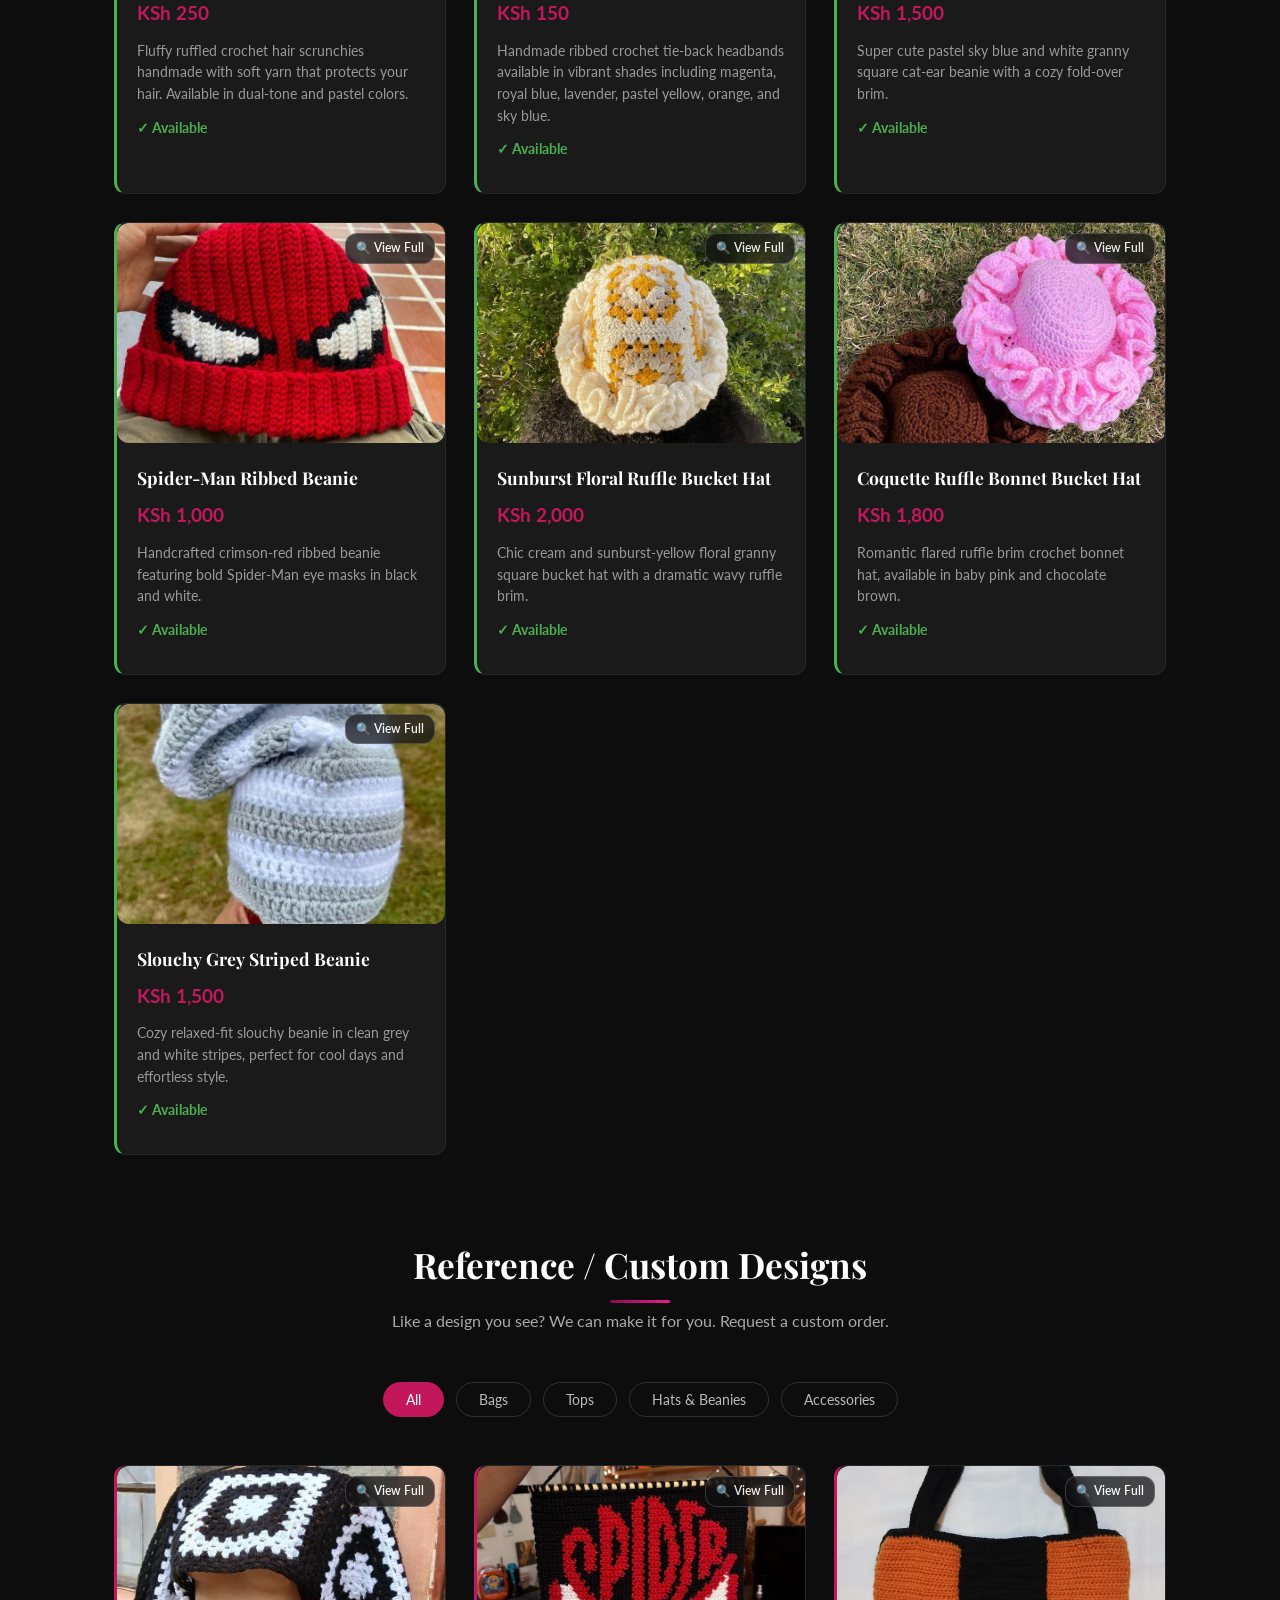
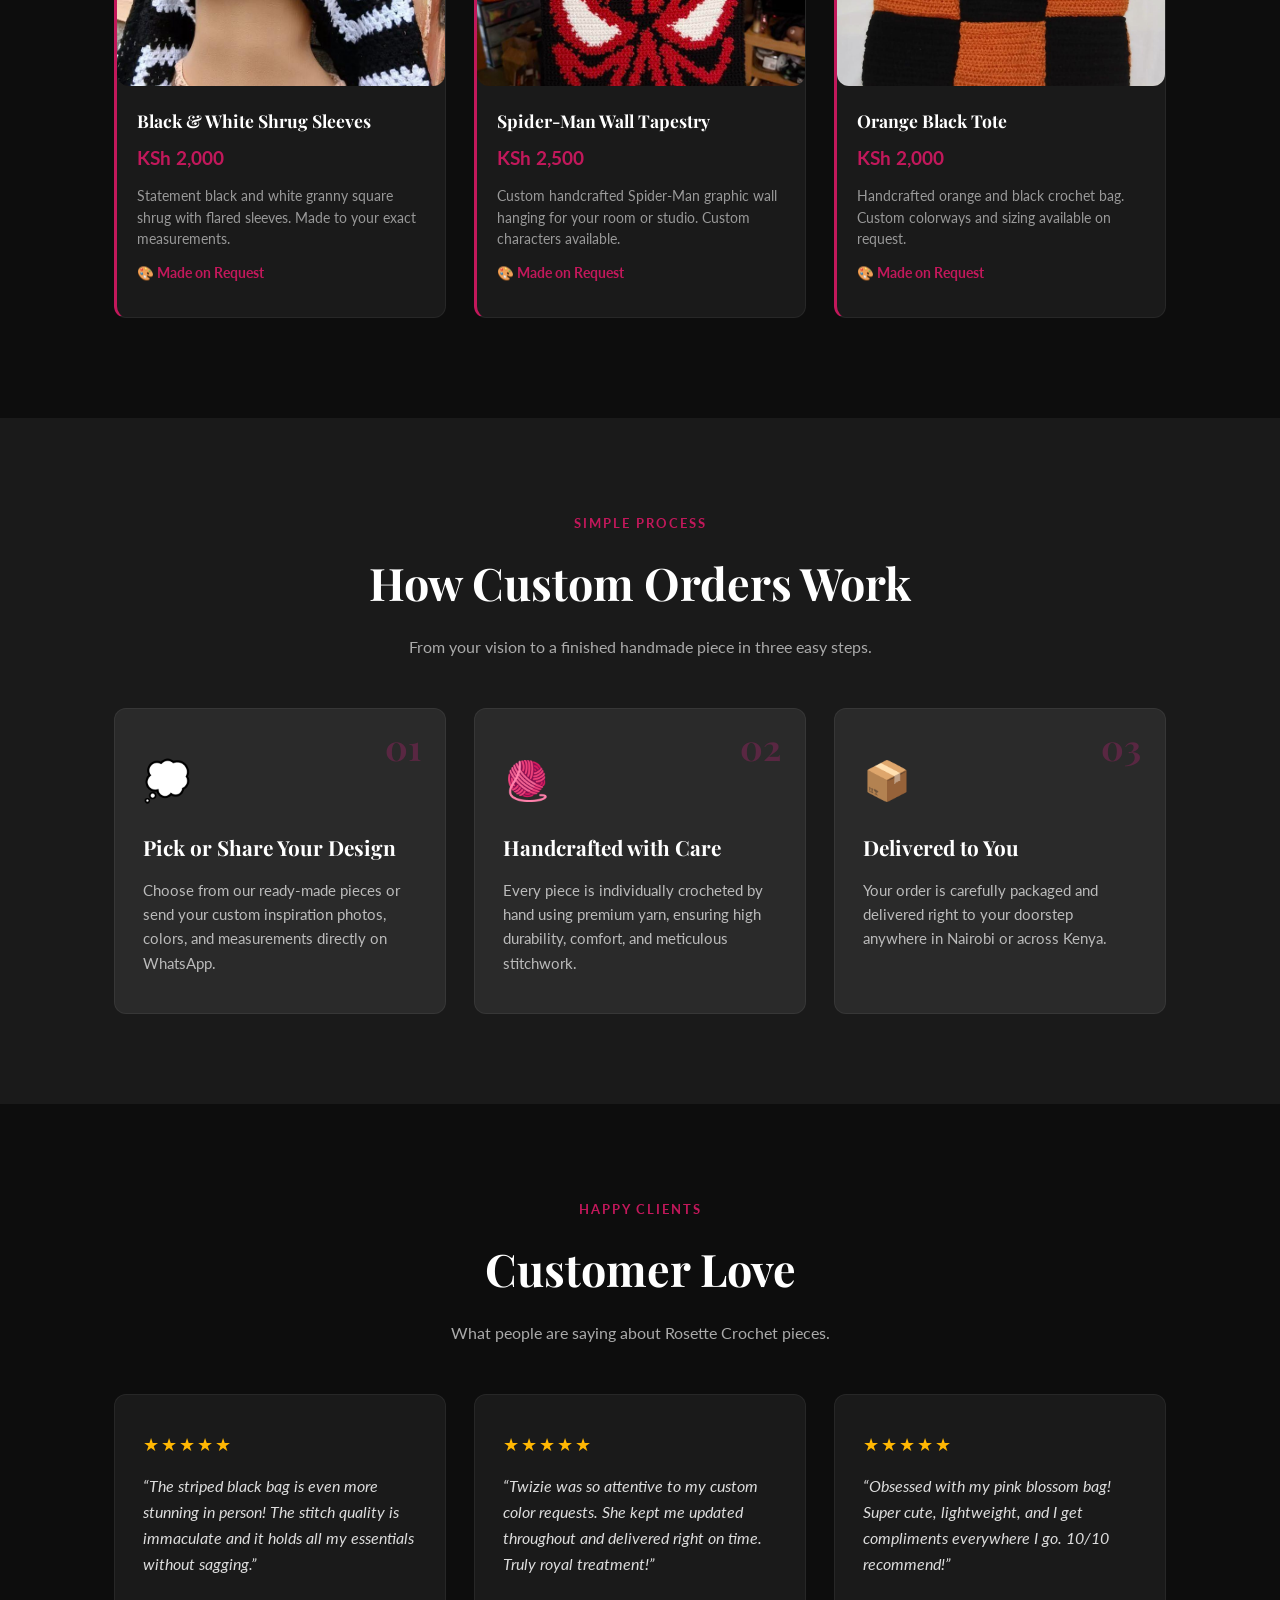
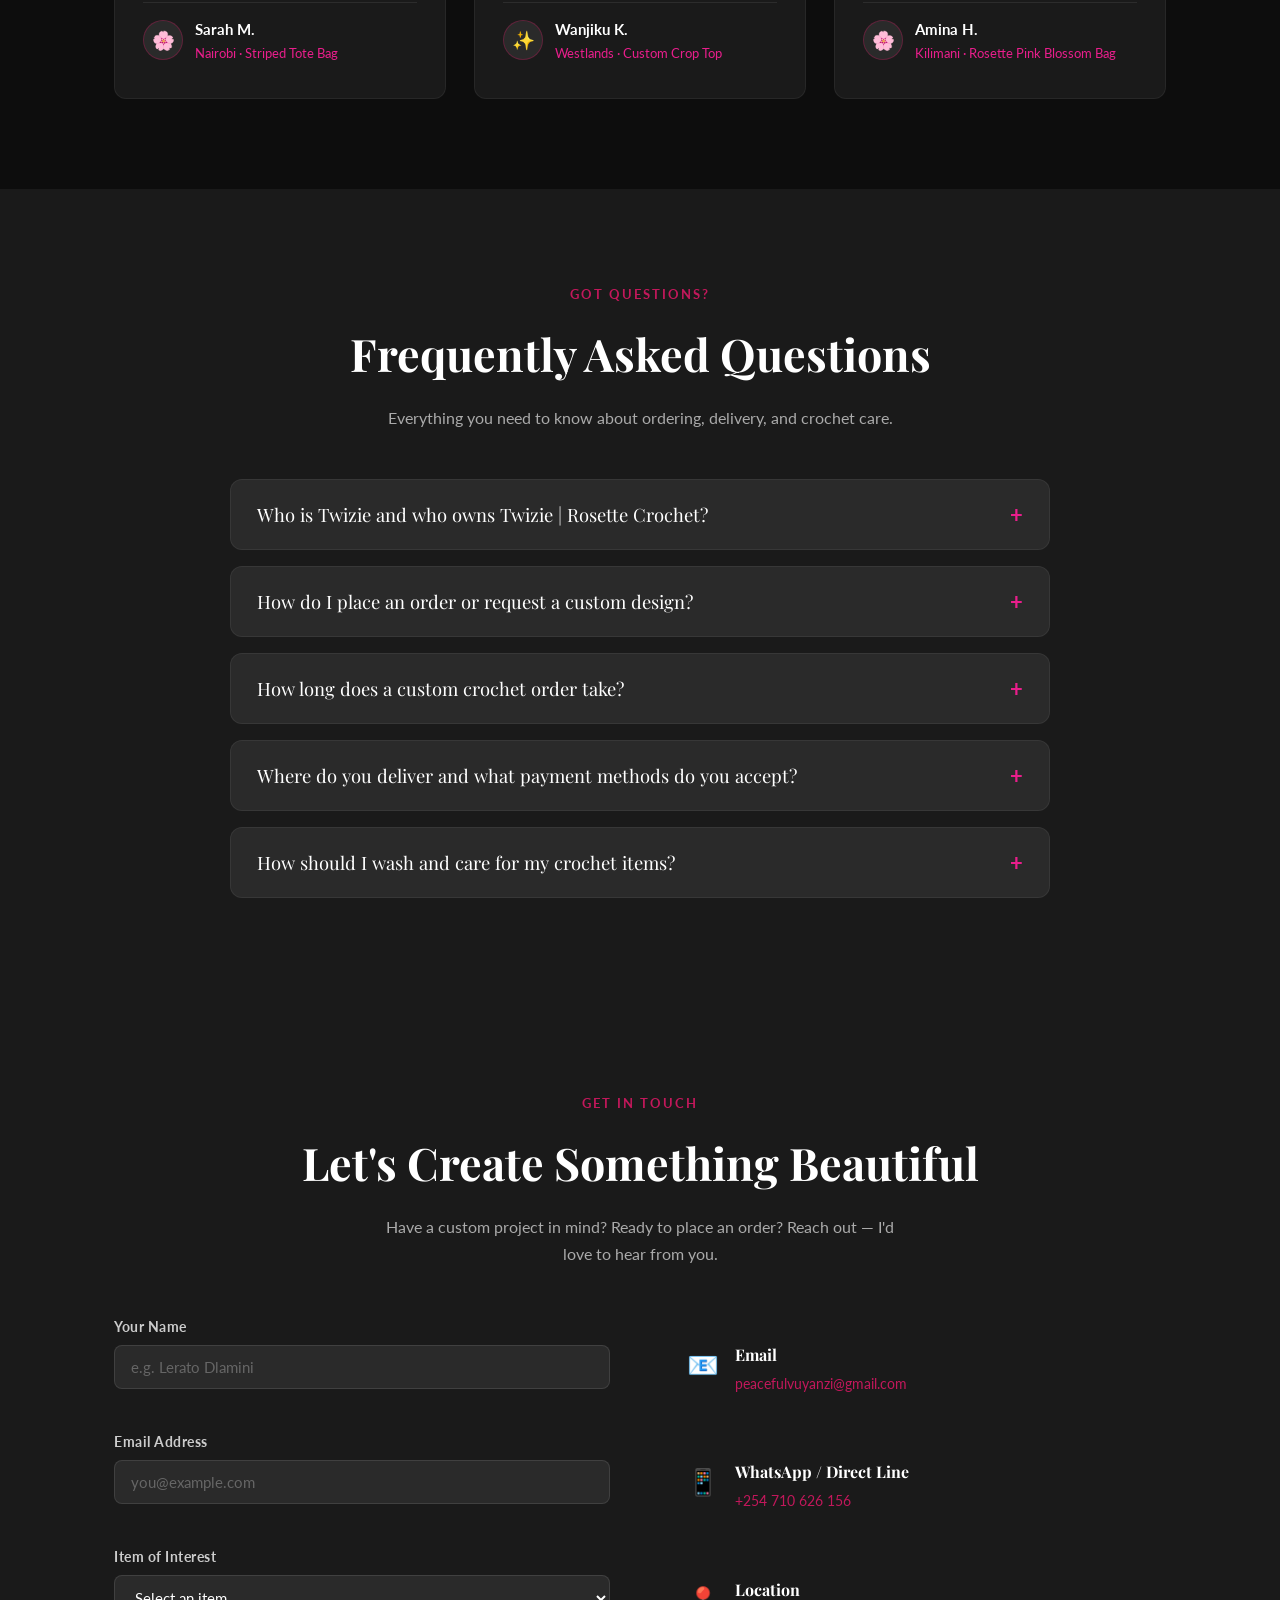
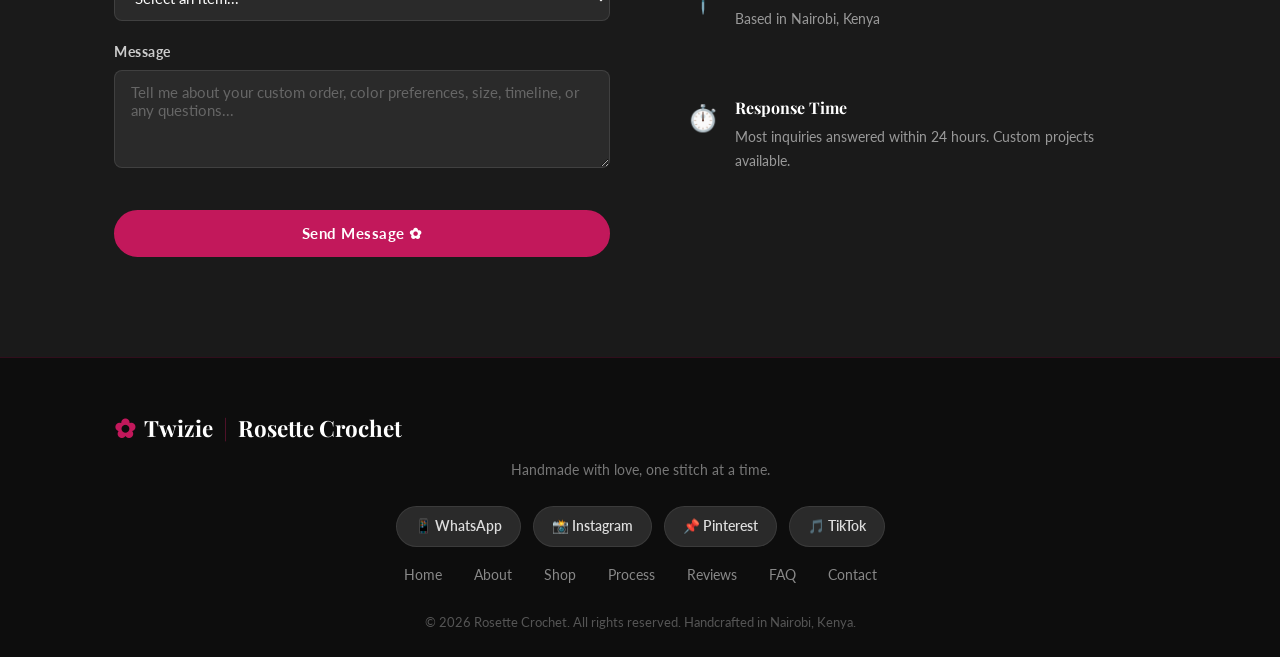
==== commit 516a55a7: "Move marquee banner below hero section" ====
--- a/index.html
+++ b/index.html
@@ -95,12 +95,6 @@
     </div>
     </nav>
 
-  <!-- PROMOTIONAL MARQUEE -->
-  <div class="promo-marquee">
-    <div class="marquee-content">
-      <span>HANDMADE WITH LOVE • FREE DELIVERY • NEW CROCHET COLLECTION AVAILABLE • SHOP NOW • </span>
-      <span>HANDMADE WITH LOVE • FREE DELIVERY • NEW CROCHET COLLECTION AVAILABLE • SHOP NOW • </span>
-    </div>
   </div>
 
   <!-- HERO -->
@@ -114,6 +108,14 @@
     </div>
     <div class="hero-scroll-hint">&#8595;</div>
   </section>
+
+  <!-- PROMOTIONAL MARQUEE -->
+  <div class="promo-marquee">
+    <div class="marquee-content">
+      <span>HANDMADE WITH LOVE • FREE DELIVERY • NEW CROCHET COLLECTION AVAILABLE • SHOP NOW • </span>
+      <span>HANDMADE WITH LOVE • FREE DELIVERY • NEW CROCHET COLLECTION AVAILABLE • SHOP NOW • </span>
+    </div>
+  </div>
 
   <!-- ABOUT THE OWNER -->
   <section class="about" id="about">
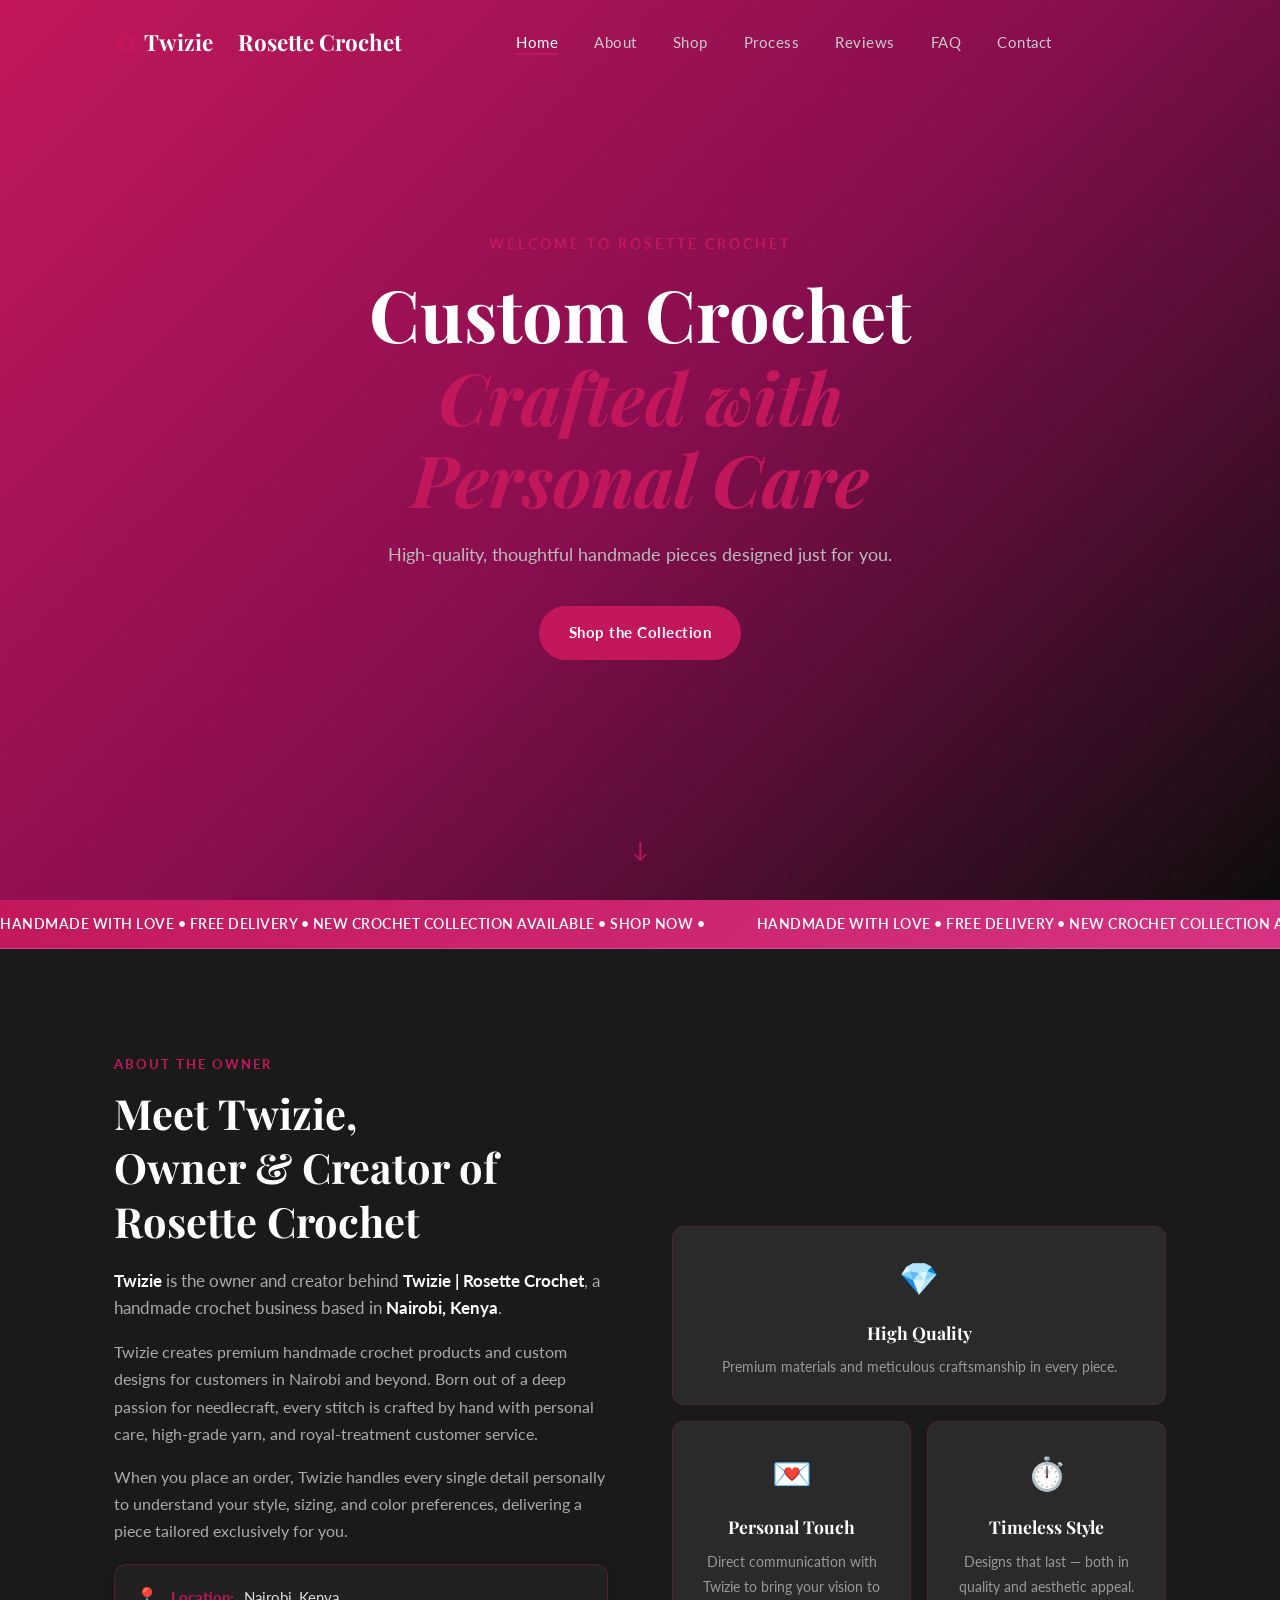
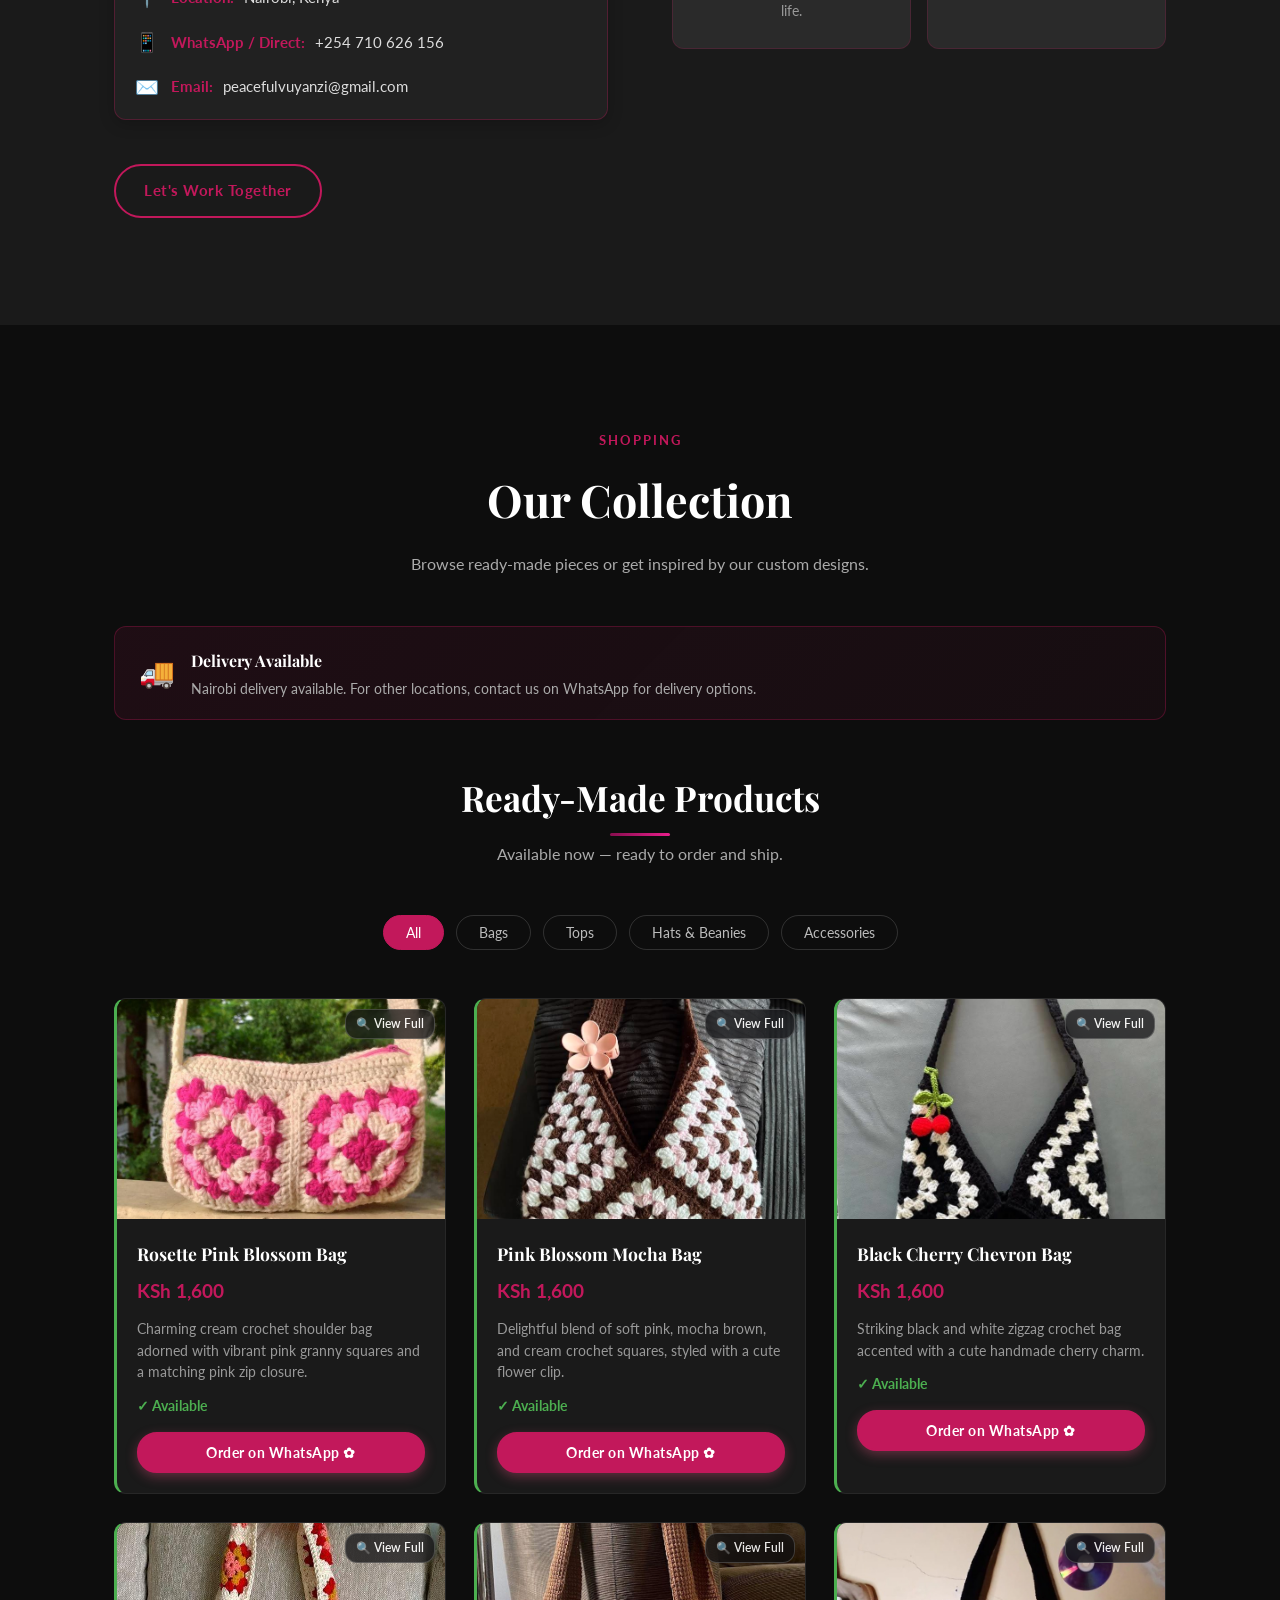
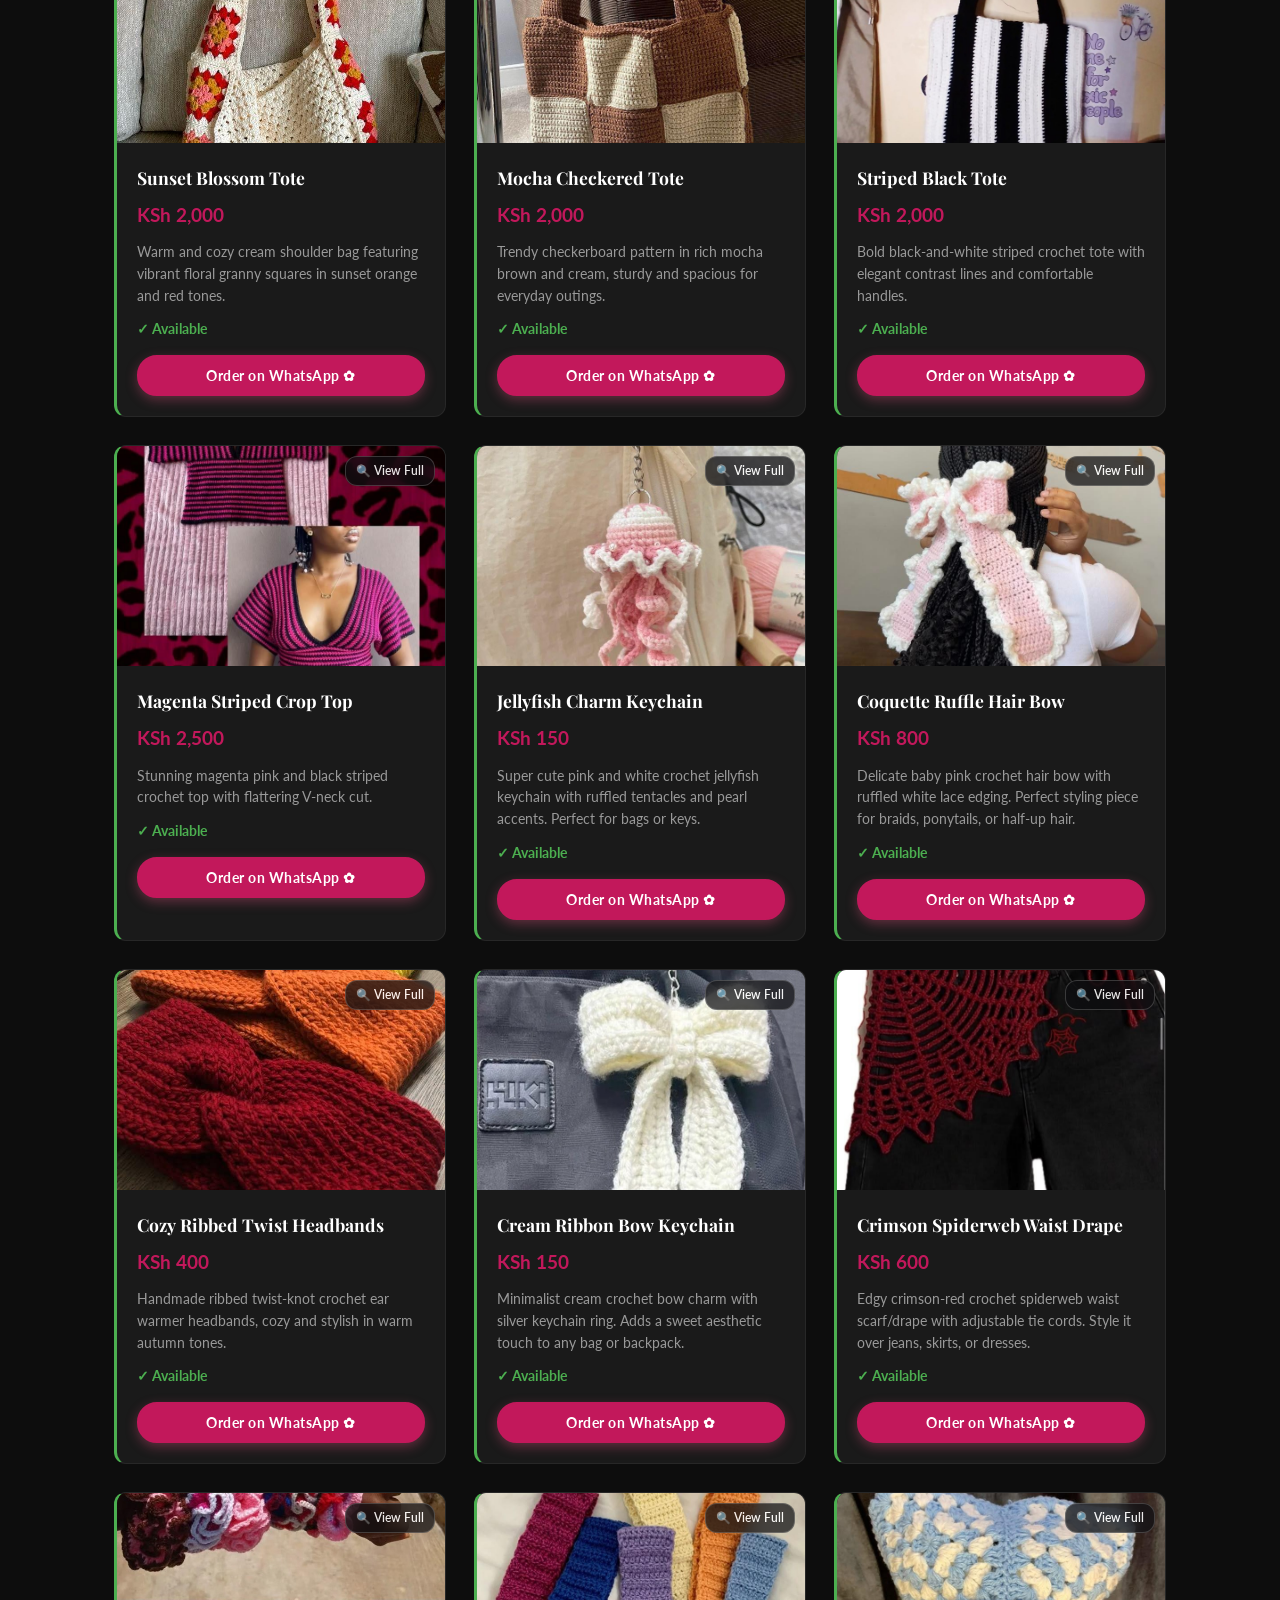
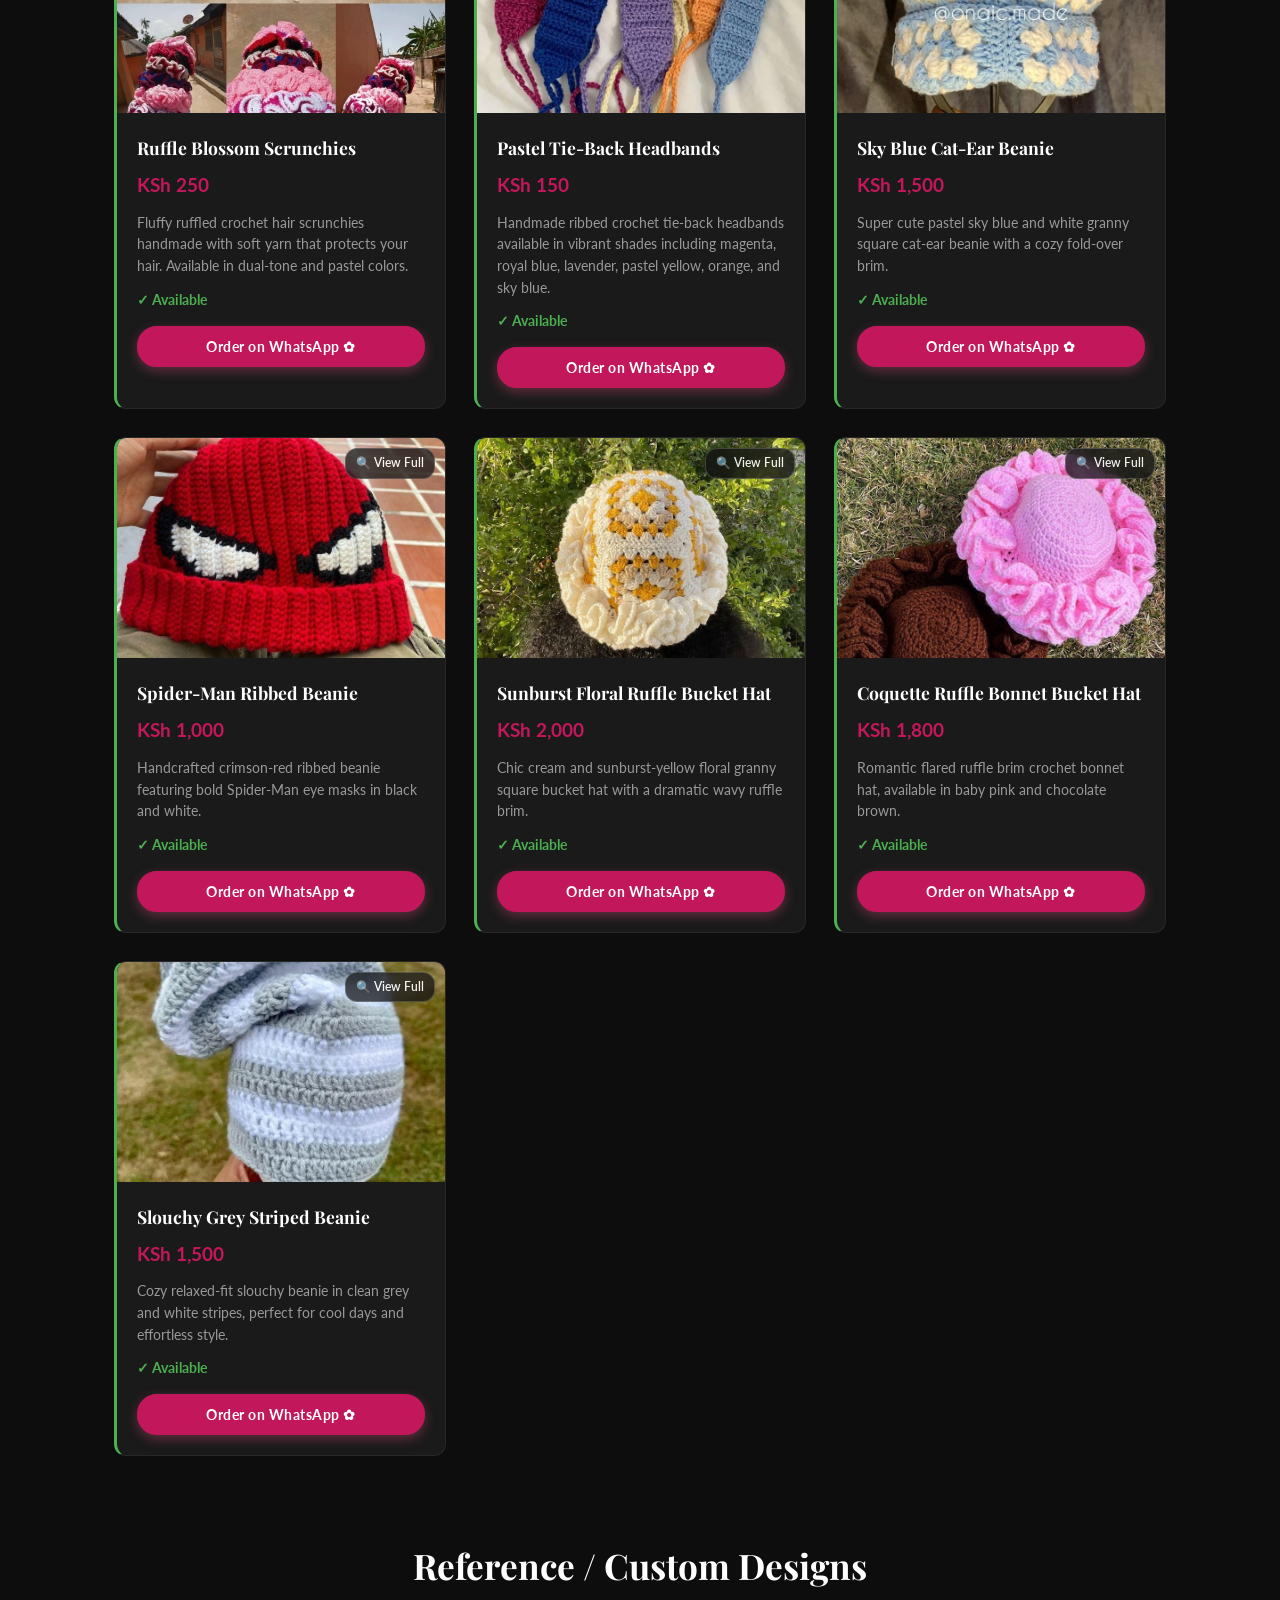
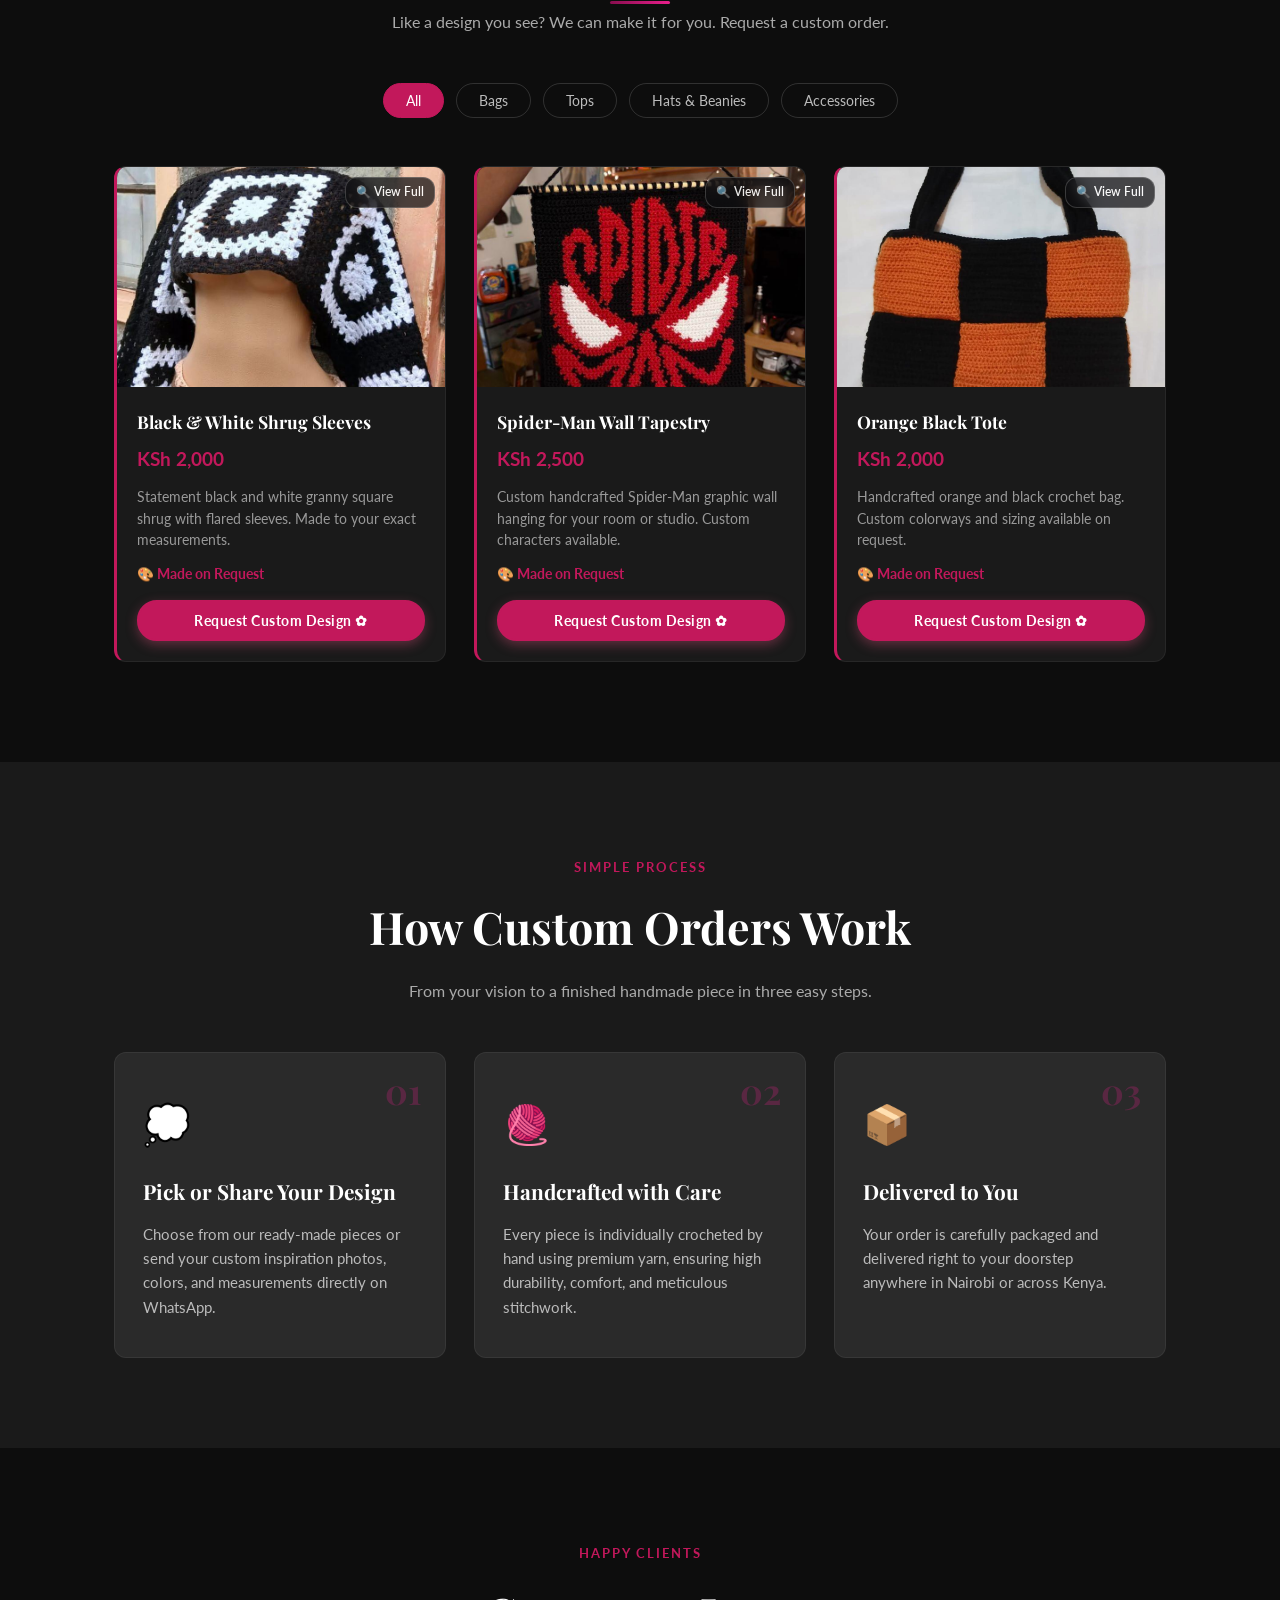
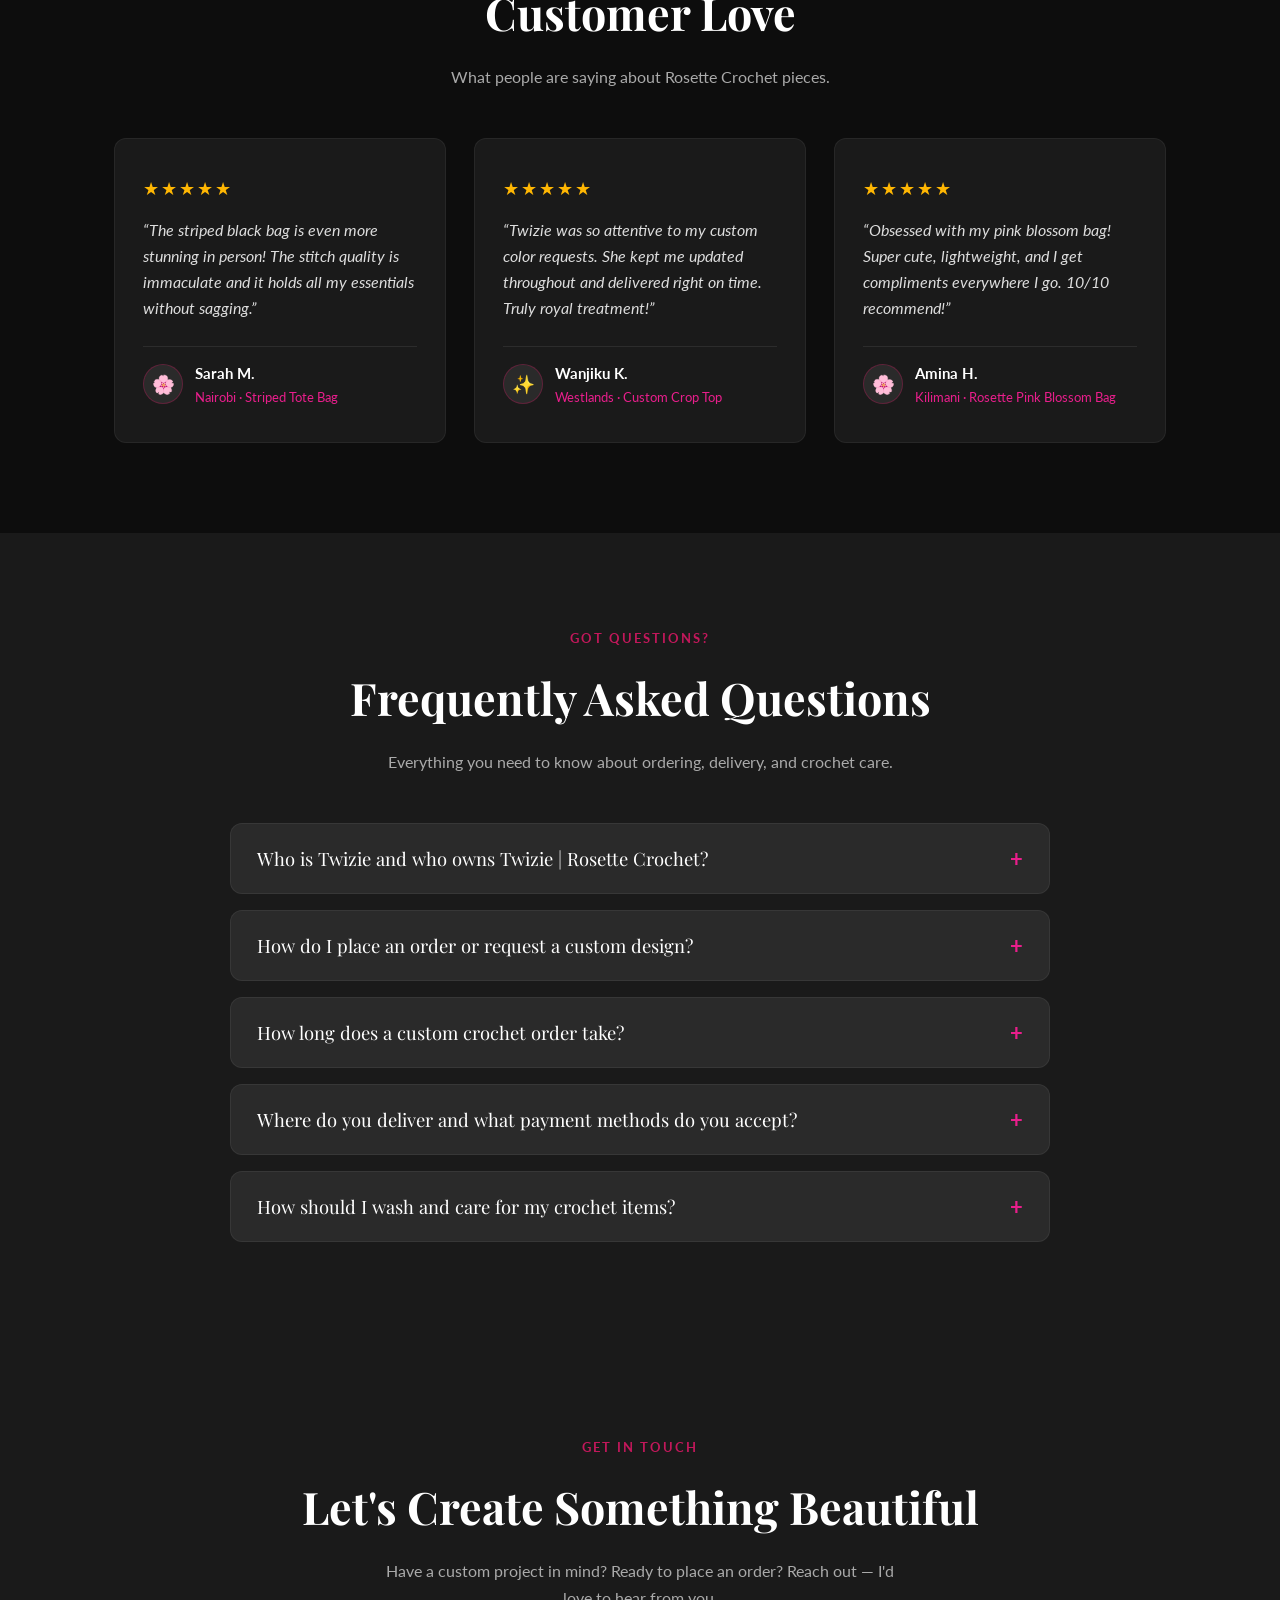
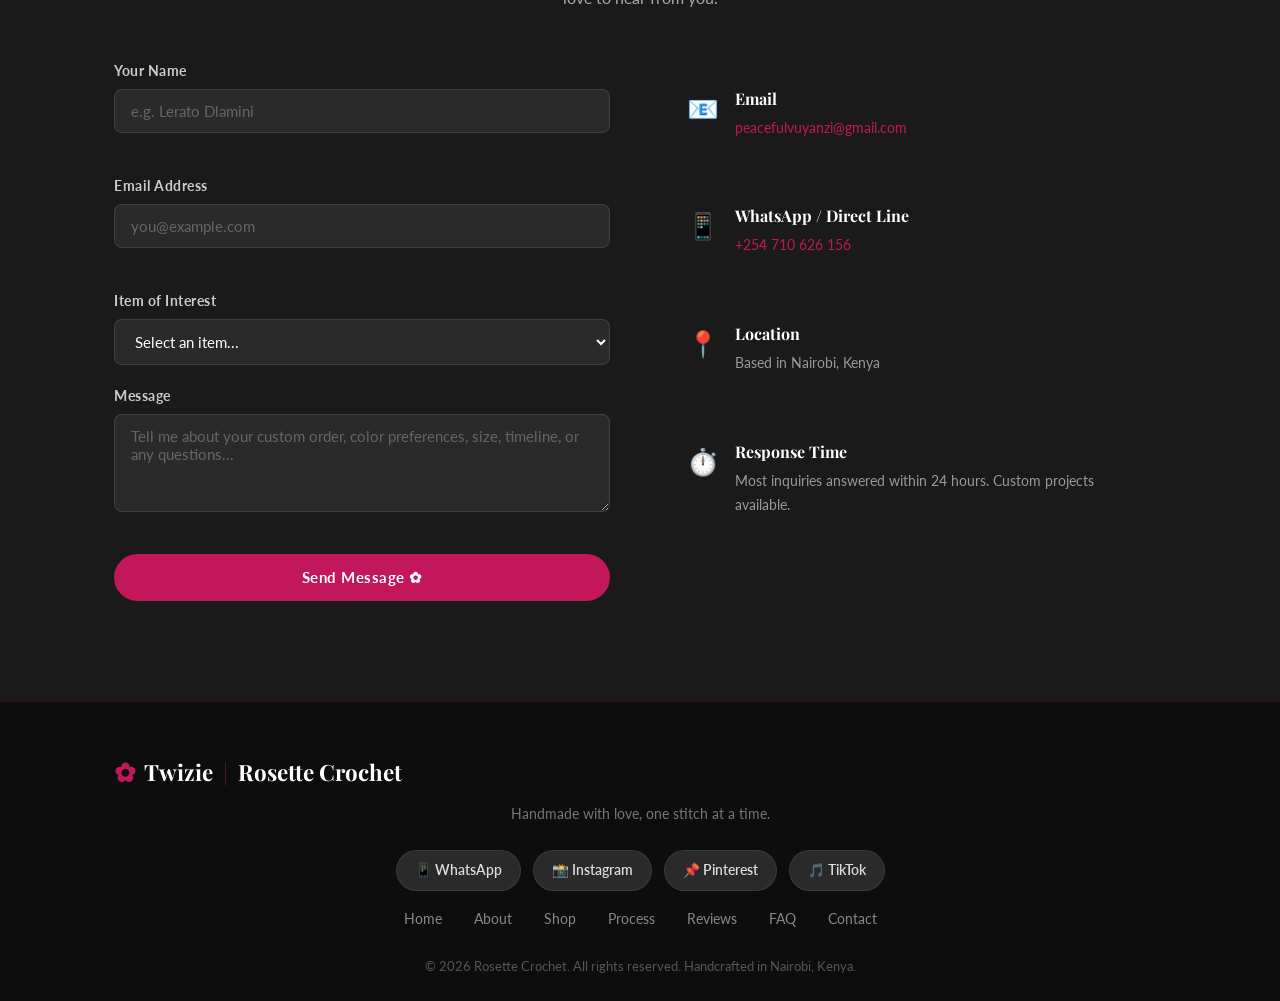
==== commit 49befbe1: "Update" ====
--- a/index.html
+++ b/index.html
@@ -1,4 +1,4 @@
-﻿<!DOCTYPE html>
+<!DOCTYPE html>
 <html lang="en">
 <head>
   <meta charset="UTF-8" />
@@ -7,6 +7,19 @@
   <meta name="description" content="Twizie | Rosette Crochet offers handmade crochet products and custom crochet orders in Nairobi, Kenya." />
   <meta name="robots" content="index, follow" />
   <link rel="canonical" href="https://twizie-rosette-crochet.vercel.app/" />
+
+  <!-- Enhanced SEO Meta Tags -->
+  <meta name="keywords" content="handmade crochet, crochet bags, custom crochet, Nairobi Kenya, crochet accessories, handmade bags, crochet tops, beanies, Twizie crochet, artisan crafts Kenya" />
+  <meta name="author" content="Twizie - Rosette Crochet" />
+  <meta name="geo.region" content="KE-30" />
+  <meta name="geo.placename" content="Nairobi" />
+  <meta name="geo.position" content="-1.286389;36.817223" />
+  <meta name="ICBM" content="-1.286389, 36.817223" />
+  
+  <!-- Business Schema -->
+  <meta property="business:contact_data:locality" content="Nairobi" />
+  <meta property="business:contact_data:region" content="Nairobi" />
+  <meta property="business:contact_data:country_name" content="Kenya" />
 
   <!-- Web App Manifest & Mobile PWA Meta -->
   <link rel="manifest" href="manifest.json" />
@@ -66,7 +79,7 @@
   }
   </script>
 
-  <link rel="stylesheet" href="css/style.css" />
+  <link rel="stylesheet" href="css/style.css?v=2.2" />
   <link href="https://fonts.googleapis.com/css2?family=Playfair+Display:ital,wght@0,400;0,700;1,400&family=Lato:wght@300;400;700&display=swap" rel="stylesheet" />
 </head>
 <body>
@@ -518,8 +531,8 @@
 
   <!-- SUPABASE & MAIN SCRIPTS -->
   <script src="https://cdn.jsdelivr.net/npm/@supabase/supabase-js@2"></script>
-  <script src="js/supabase-config.js"></script>
-  <script src="js/main.js"></script>
+  <script src="js/supabase-config.js?v=2.2"></script>
+  <script src="js/main.js?v=2.2"></script>
   <!-- SEO Content for Google Indexing -->
   <div class="seo-content" style="position: absolute; left: -9999px; top: -9999px;">
     <h2>Handmade Crochet Products Kenya</h2>
@@ -551,3 +564,4 @@
 
 
 
+
--- a/css/style.css
+++ b/css/style.css
@@ -1,4 +1,4 @@
-﻿/* ========================================
+/* ========================================
    ROSETTE CROCHET — STYLESHEET
    Theme: Black · White · Deep Pink/Magenta
    ======================================== */
@@ -569,14 +569,14 @@
   position: absolute;
   inset: 0;
   background: rgba(13, 13, 13, 0.7);
-  display: flex;
+  display: none !important;
   align-items: center;
   justify-content: center;
   opacity: 0;
   transition: opacity var(--transition);
   padding: 16px;
 }
-.product-img-wrap:hover .product-overlay { opacity: 1; }
+.product-img-wrap:hover .product-overlay { display: none; }
 
 .product-info {
   padding: 20px;
@@ -608,6 +608,44 @@
 
 .product-card.reference .product-status-label {
   color: var(--pink);
+}
+
+.product-img-wrap {
+  cursor: pointer;
+  position: relative;
+  overflow: hidden;
+}
+
+.product-img-wrap .product-img img {
+  transition: transform 0.4s ease;
+}
+
+.product-img-wrap:hover .product-img img {
+  transform: scale(1.05);
+}
+
+.product-card-actions {
+  margin-top: 14px;
+}
+
+.btn-card-order {
+  width: 100%;
+  padding: 10px 16px;
+  font-size: 0.88rem;
+  font-weight: 700;
+  border-radius: 20px;
+  text-align: center;
+  display: flex;
+  align-items: center;
+  justify-content: center;
+  gap: 6px;
+  box-shadow: 0 4px 12px rgba(231, 84, 128, 0.35);
+  transition: all var(--transition);
+}
+
+.btn-card-order:hover {
+  transform: translateY(-2px);
+  box-shadow: 0 6px 18px rgba(231, 84, 128, 0.55);
 }
 
 /* --- CONTACT --- */
